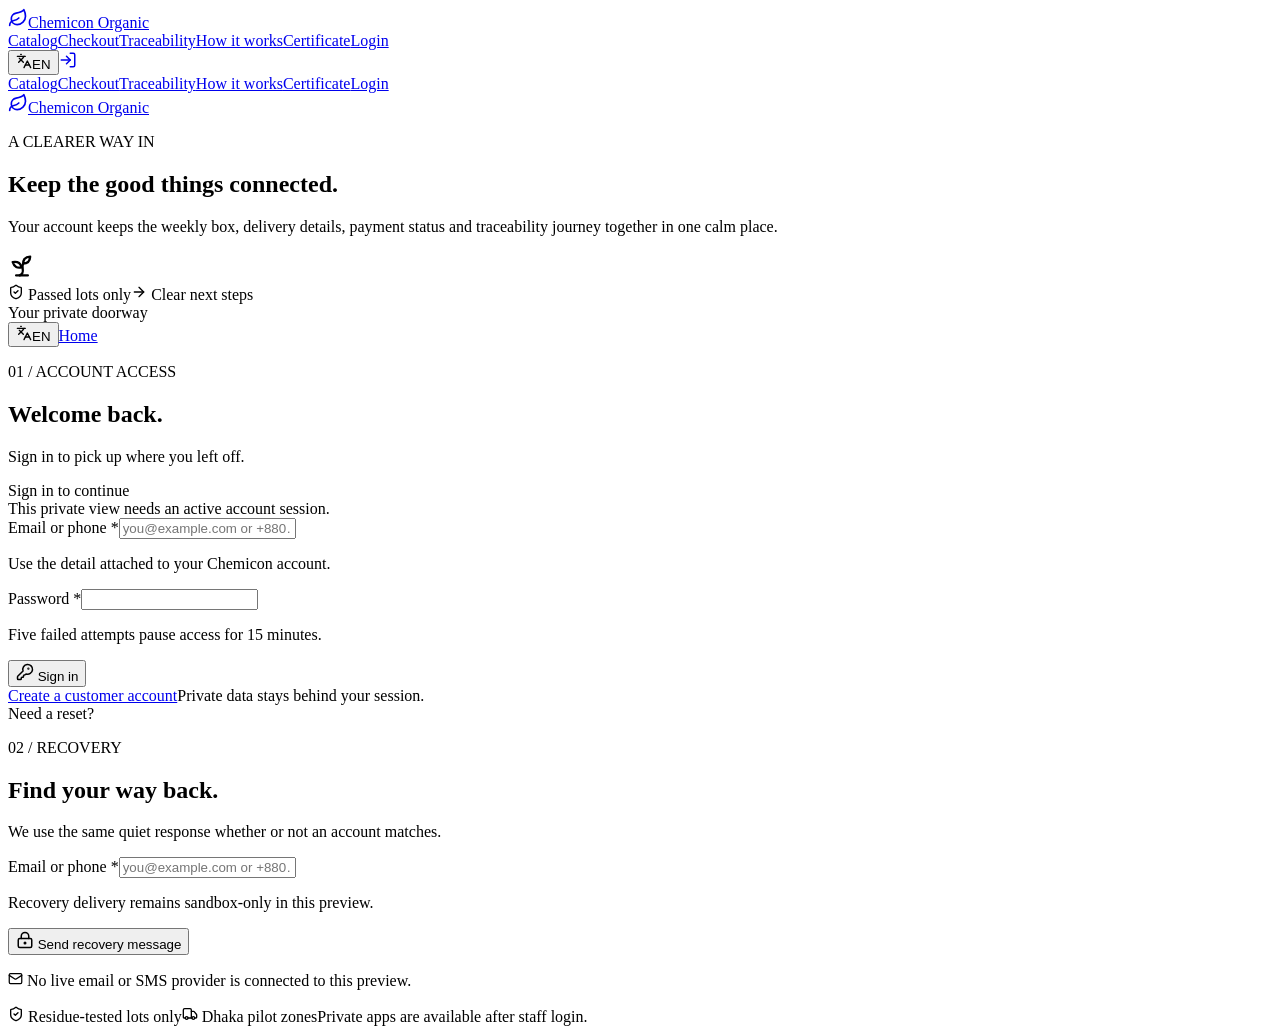
==== audit/index.html @ 90670889 "Publish Organic Veg V5 preview" ====
<!DOCTYPE html><html lang="en"><head><meta charSet="utf-8"/><meta name="viewport" content="width=device-width, initial-scale=1"/><link rel="stylesheet" href="/chemicon-organic-v5-preview/_next/static/css/app/layout.css?v=1789143547027" data-precedence="next_static/css/app/layout.css"/><link rel="preload" as="script" fetchPriority="low" href="/chemicon-organic-v5-preview/_next/static/chunks/webpack.js?v=1789143547027"/><script src="/chemicon-organic-v5-preview/_next/static/chunks/main-app.js?v=1789143547027" async=""></script><script src="/chemicon-organic-v5-preview/_next/static/chunks/app-pages-internals.js" async=""></script><script src="/chemicon-organic-v5-preview/_next/static/chunks/app/layout.js" async=""></script><script src="/chemicon-organic-v5-preview/_next/static/chunks/app/error.js" async=""></script><script src="/chemicon-organic-v5-preview/_next/static/chunks/app/login/page.js" async=""></script><title>Chemicon Organic Vegetable Venture</title><meta name="description" content="Organic vegetables with lot traceability, delivery, and farmer payout operations."/><link rel="manifest" href="/chemicon-organic-v5-preview/manifest.webmanifest"/><script src="/chemicon-organic-v5-preview/_next/static/chunks/polyfills.js" noModule=""></script></head><body><div hidden=""><!--$--><!--/$--></div><header class="ov-public-header"><div class="mx-auto flex max-w-7xl items-center justify-between gap-4 px-4 py-3 sm:px-6"><a class="flex min-w-0 items-center gap-3 font-bold text-[var(--ov-color-forest)]" href="/chemicon-organic-v5-preview/"><span class="ov-brand-mark"><svg xmlns="http://www.w3.org/2000/svg" width="20" height="20" viewBox="0 0 24 24" fill="none" stroke="currentColor" stroke-width="2" stroke-linecap="round" stroke-linejoin="round" class="lucide lucide-leaf"><path d="M11 20A7 7 0 0 1 9.8 6.1C15.5 5 17 4.48 19 2c1 2 2 4.18 2 8 0 5.5-4.78 10-10 10Z"></path><path d="M2 21c0-3 1.85-5.36 5.08-6C9.5 14.52 12 13 13 12"></path></svg></span><span class="truncate">Chemicon Organic</span></a><nav class="hidden items-center gap-1 lg:flex"><a class="ov-nav-link" href="/chemicon-organic-v5-preview/catalog">Catalog</a><a class="ov-nav-link" href="/chemicon-organic-v5-preview/checkout">Checkout</a><a class="ov-nav-link" href="/chemicon-organic-v5-preview/traceability">Traceability</a><a class="ov-nav-link" href="/chemicon-organic-v5-preview/how-it-works">How it works</a><a class="ov-nav-link" href="/chemicon-organic-v5-preview/certificate">Certificate</a><a class="ov-nav-link" aria-current="page" href="/chemicon-organic-v5-preview/login">Login</a></nav><div class="flex items-center gap-2"><button type="button" class="focus-ring inline-flex min-h-[var(--ov-touch-target)] items-center gap-2 rounded border border-[var(--line)] bg-white px-3 text-sm font-semibold" aria-label="Switch between English and Bangla" title="Switch between English and Bangla" aria-pressed="false"><svg xmlns="http://www.w3.org/2000/svg" width="16" height="16" viewBox="0 0 24 24" fill="none" stroke="currentColor" stroke-width="2" stroke-linecap="round" stroke-linejoin="round" class="lucide lucide-languages"><path d="m5 8 6 6"></path><path d="m4 14 6-6 2-3"></path><path d="M2 5h12"></path><path d="M7 2h1"></path><path d="m22 22-5-10-5 10"></path><path d="M14 18h6"></path></svg>EN</button><a class="focus-ring grid size-11 place-items-center rounded-full border border-[var(--ov-color-line)] bg-[var(--ov-color-cream-soft)] text-[var(--ov-color-forest)]" aria-label="Login" href="/chemicon-organic-v5-preview/login"><svg xmlns="http://www.w3.org/2000/svg" width="18" height="18" viewBox="0 0 24 24" fill="none" stroke="currentColor" stroke-width="2" stroke-linecap="round" stroke-linejoin="round" class="lucide lucide-log-in"><path d="M15 3h4a2 2 0 0 1 2 2v14a2 2 0 0 1-2 2h-4"></path><polyline points="10 17 15 12 10 7"></polyline><line x1="15" x2="3" y1="12" y2="12"></line></svg></a></div></div><nav class="border-t border-[var(--ov-color-line)] lg:hidden" aria-label="Catalog"><div class="mx-auto flex max-w-7xl gap-1 overflow-x-auto px-4 py-2 sm:px-6"><a class="ov-nav-link shrink-0" href="/chemicon-organic-v5-preview/catalog">Catalog</a><a class="ov-nav-link shrink-0" href="/chemicon-organic-v5-preview/checkout">Checkout</a><a class="ov-nav-link shrink-0" href="/chemicon-organic-v5-preview/traceability">Traceability</a><a class="ov-nav-link shrink-0" href="/chemicon-organic-v5-preview/how-it-works">How it works</a><a class="ov-nav-link shrink-0" href="/chemicon-organic-v5-preview/certificate">Certificate</a><a class="ov-nav-link shrink-0" aria-current="page" href="/chemicon-organic-v5-preview/login">Login</a></div></nav></header><main><!--$?--><template id="B:0"></template><main class="ov-state-page" aria-busy="true"><div class="ov-state-card"><div class="flex items-center gap-3 text-sm text-[var(--ov-color-muted)]" role="status" aria-live="polite"><span class="ov-spinner" aria-hidden="true"></span><span>Loading Chemicon operations…</span></div></div></main><!--/$--></main><footer class="border-t border-[var(--line)] bg-[#e9eee4]"><div class="mx-auto grid max-w-7xl gap-4 px-4 py-6 text-sm text-[var(--muted)] sm:px-6 md:grid-cols-3"><span class="flex items-center gap-2"><svg xmlns="http://www.w3.org/2000/svg" width="16" height="16" viewBox="0 0 24 24" fill="none" stroke="currentColor" stroke-width="2" stroke-linecap="round" stroke-linejoin="round" class="lucide lucide-shield-check"><path d="M20 13c0 5-3.5 7.5-7.66 8.95a1 1 0 0 1-.67-.01C7.5 20.5 4 18 4 13V6a1 1 0 0 1 1-1c2 0 4.5-1.2 6.24-2.72a1.17 1.17 0 0 1 1.52 0C14.51 3.81 17 5 19 5a1 1 0 0 1 1 1z"></path><path d="m9 12 2 2 4-4"></path></svg> <!-- -->Residue-tested lots only</span><span class="flex items-center gap-2"><svg xmlns="http://www.w3.org/2000/svg" width="16" height="16" viewBox="0 0 24 24" fill="none" stroke="currentColor" stroke-width="2" stroke-linecap="round" stroke-linejoin="round" class="lucide lucide-truck"><path d="M14 18V6a2 2 0 0 0-2-2H4a2 2 0 0 0-2 2v11a1 1 0 0 0 1 1h2"></path><path d="M15 18H9"></path><path d="M19 18h2a1 1 0 0 0 1-1v-3.65a1 1 0 0 0-.22-.624l-3.48-4.35A1 1 0 0 0 17.52 8H14"></path><circle cx="17" cy="18" r="2"></circle><circle cx="7" cy="18" r="2"></circle></svg> <!-- -->Dhaka pilot zones</span><span>Private apps are available after staff login.</span></div></footer><script>requestAnimationFrame(function(){$RT=performance.now()});</script><script src="/chemicon-organic-v5-preview/_next/static/chunks/webpack.js?v=1789143547027" id="_R_" async=""></script><div hidden id="S:0"><template id="P:1"></template><!--$--><!--/$--></div><script>(self.__next_f=self.__next_f||[]).push([0])</script><script>self.__next_f.push([1,"5:I[\"(app-pages-browser)/../../node_modules/next/dist/next-devtools/userspace/app/segment-explorer-node.js\",[\"app-pages-internals\",\"static/chunks/app-pages-internals.js\"],\"SegmentViewNode\"]\n7:\"$Sreact.fragment\"\n14:I[\"(app-pages-browser)/./components/locale-provider.tsx\",[\"app/layout\",\"static/chunks/app/layout.js\"],\"LocaleProvider\"]\n16:I[\"(app-pages-browser)/./components/public-chrome.tsx\",[\"app/layout\",\"static/chunks/app/layout.js\"],\"PublicChrome\"]\n18:I[\"(app-pages-browser)/../../node_modules/next/dist/client/components/layout-router.js\",[\"app-pages-internals\",\"static/chunks/app-pages-internals.js\"],\"\"]\n19:I[\"(app-pages-browser)/./app/error.tsx\",[\"app/error\",\"static/chunks/app/error.js\"],\"default\"]\n1c:I[\"(app-pages-browser)/../../node_modules/next/dist/client/components/render-from-template-context.js\",[\"app-pages-internals\",\"static/chunks/app-pages-internals.js\"],\"\"]\n22:\"$Sreact.forward_ref\"\n3d:I[\"(app-pages-browser)/../../node_modules/next/dist/client/app-dir/link.js\",[\"app/login/page\",\"static/chunks/app/login/page.js\"],\"\"]\n4c:I[\"(app-pages-browser)/../../node_modules/next/dist/lib/framework/boundary-components.js\",[\"app-pages-internals\",\"static/chunks/app-pages-internals.js\"],\"OutletBoundary\"]\n53:I[\"(app-pages-browser)/../../node_modules/next/dist/client/components/metadata/async-metadata.js\",[\"app-pages-internals\",\"static/chunks/app-pages-internals.js\"],\"AsyncMetadataOutlet\"]\n65:I[\"(app-pages-browser)/../../node_modules/next/dist/lib/framework/boundary-components.js\",[\"app-pages-internals\",\"static/chunks/app-pages-internals.js\"],\"ViewportBoundary\"]\n6b:I[\"(app-pages-browser)/../../node_modules/next/dist/lib/framework/boundary-components.js\",[\"app-pages-internals\",\"static/chunks/app-pages-internals.js\"],\"MetadataBoundary\"]\n70:\"$Sreact.suspense\"\n74:I[\"(app-pages-browser)/../../node_modules/next/dist/client/components/builtin/global-error.js\",[\"app-pages-internals\",\"static/chunks/app-pages-internals.js\"],\"\"]\n:HL[\"/_next/static/css/app/layout.css?v=1789143547027\",\"style\"]\n:N1789143547034.5664\n3:\"$EObject.definePro"])</script><script>self.__next_f.push([1,"perty(()=\u003e{ctx.componentMod.preloadStyle(fullHref,ctx.renderOpts.crossOrigin,ctx.nonce)},\\\"name\\\",{value:\\\"\\\"})\"\n2:{\"name\":\"Preloads\",\"key\":null,\"env\":\"Server\",\"stack\":[],\"props\":{\"preloadCallbacks\":[\"$3\"]}}\n4:[]\n6:[]\n8:[[\"Array.map\",\"\",0,0,0,0,false]]\nb:I[\"(app-pages-browser)/../../node_modules/next/dist/client/components/layout-router.js\",[\"app-pages-internals\",\"static/chunks/app-pages-internals.js\"],\"\"]\nd:I[\"(app-pages-browser)/./app/error.tsx\",[\"app/error\",\"static/chunks/app/error.js\"],\"default\"]\ne:{\"type\":\"error\",\"pagePath\":\"error.tsx\",\"children\":[]}\nf:[[\"Promise.all\",\"\",0,0,0,0,true]]\nc:{\"parallelRouterKey\":\"children\",\"error\":\"$d\",\"errorStyles\":[\"$\",\"$L5\",null,\"$e\",null,\"$f\",0],\"errorScripts\":\"$Y\",\"template\":\"$Y\",\"templateStyles\":\"$undefined\",\"templateScripts\":\"$undefined\",\"notFound\":\"$Y\",\"forbidden\":\"$undefined\",\"unauthorized\":\"$undefined\",\"segmentViewBoundaries\":\"$Y\"}\n10:[[\"Promise.all\",\"\",0,0,0,0,true]]\na:{\"name\":\"RootLayout\",\"key\":null,\"env\":\"Server\",\"stack\":[],\"props\":{\"children\":[\"$\",\"$Lb\",null,\"$c\",null,\"$10\",1],\"params\":\"$Y\"}}\n11:[[\"RootLayout\",\"webpack-internal:///(rsc)/./app/layout.tsx\",20,87,19,1,false]]\n12:[[\"RootLayout\",\"webpack-internal:///(rsc)/./app/layout.tsx\",23,94,19,1,false]]\n13:[[\"RootLayout\",\"webpack-internal:///(rsc)/./app/layout.tsx\",24,98,19,1,false]]\n15:[[\"RootLayout\",\"webpack-internal:///(rsc)/./app/layout.tsx\",25,102,19,1,false]]\n17:[[\"Promise.all\",\"\",0,0,0,0,true]]\n1a:[[\"Promise.all\",\"\",0,0,0,0,true]]\n1b:[[\"Promise.all\",\"\",0,0,0,0,true]]\n1d:[]\n1f:{\"name\":\"NotFound\",\"key\":null,\"env\":\"Server\",\"stack\":[],\"props\":{}}\n23:\"$EObject.defineProperty(({ className, ...props }, ref)=\u003e/*#__PURE__*/ (0,react__WEBPACK_IMPORTED_MODULE_0__.createElement)(_Icon_js__WEBPACK_IMPORTED_MODULE_1__[\\\"default\\\"], {\\n            ref,\\n            iconNode,\\n            className: (0,_shared_src_utils_js__WEBPACK_IMPORTED_MODULE_2__.mergeClasses)(`lucide-${(0,_shared_src_utils_js__WEBPACK_IMPORTED_MODULE_2__.toKebabCase)(iconName)}`, className),\\n            ...props\\n        }),\\\"name\\\",{value:\\\"SearchX\\"])</script><script>self.__next_f.push([1,"\"})\"\n21:{\"$$typeof\":\"$22\",\"render\":\"$23\"}\n24:{\"size\":28}\n25:[[\"NotFound\",\"webpack-internal:///(rsc)/./app/not-found.tsx\",17,90,12,1,false]]\n20:{\"name\":\"SystemState\",\"key\":null,\"env\":\"Server\",\"owner\":\"$1f\",\"stack\":[[\"NotFound\",\"webpack-internal:///(rsc)/./app/not-found.tsx\",13,87,12,1,false]],\"props\":{\"eyebrow\":\"Not found\",\"title\":\"That path has moved on.\",\"body\":\"The page or record is not available at this address. Return to the public site and choose a current route.\",\"icon\":[\"$\",\"$21\",null,\"$24\",\"$1f\",\"$25\",0]}}\n26:[[\"SystemState\",\"webpack-internal:///(rsc)/./components/system-state.tsx\",19,87,18,1,false]]\n27:[[\"SystemState\",\"webpack-internal:///(rsc)/./components/system-state.tsx\",21,94,18,1,false]]\n28:[[\"SystemState\",\"webpack-internal:///(rsc)/./components/system-state.tsx\",24,92,18,1,false]]\n2a:{\"name\":\"Leaf\",\"key\":null,\"env\":\"Server\",\"owner\":\"$20\",\"stack\":[[\"SystemState\",\"webpack-internal:///(rsc)/./components/system-state.tsx\",26,106,18,1,false]],\"props\":{\"size\":20}}\n2b:{\"name\":\"\",\"key\":null,\"env\":\"Server\",\"owner\":\"$2a\",\"stack\":[],\"props\":{\"ref\":\"$undefined\",\"iconNode\":[[\"path\",{\"d\":\"M11 20A7 7 0 0 1 9.8 6.1C15.5 5 17 4.48 19 2c1 2 2 4.18 2 8 0 5.5-4.78 10-10 10Z\",\"key\":\"nnexq3\"}],[\"path\",{\"d\":\"M2 21c0-3 1.85-5.36 5.08-6C9.5 14.52 12 13 13 12\",\"key\":\"mt58a7\"}]],\"className\":\"lucide-leaf\",\"size\":20}}\n2c:[]\n2d:[[\"Array.map\",\"\",0,0,0,0,false]]\n2e:[[\"Array.map\",\"\",0,0,0,0,false]]\n2f:[[\"SystemState\",\"webpack-internal:///(rsc)/./components/system-state.tsx\",38,99,18,1,false]]\n31:{\"name\":\"SearchX\",\"key\":null,\"env\":\"Server\",\"owner\":\"$1f\",\"stack\":[[\"NotFound\",\"webpack-internal:///(rsc)/./app/not-found.tsx\",17,90,12,1,false]],\"props\":\"$24\"}\n32:{\"name\":\"\",\"key\":null,\"env\":\"Server\",\"owner\":\"$31\",\"stack\":[],\"props\":{\"ref\":\"$undefined\",\"iconNode\":[[\"path\",{\"d\":\"m13.5 8.5-5 5\",\"key\":\"1cs55j\"}],[\"path\",{\"d\":\"m8.5 8.5 5 5\",\"key\":\"a8mexj\"}],[\"circle\",{\"cx\":\"11\",\"cy\":\"11\",\"r\":\"8\",\"key\":\"4ej97u\"}],\"$Y\"],\"className\":\"lucide-search-x\",\"size\":28}}\n33:[]\n34:[[\"Array.map\",\"\",0,0,0,0,false]]\n35:[[\"Array.map\",\"\",0,0,0,0,false]]\n36:[["])</script><script>self.__next_f.push([1,"\"Array.map\",\"\",0,0,0,0,false]]\n37:[[\"Array.map\",\"\",0,0,0,0,false]]\n38:[[\"SystemState\",\"webpack-internal:///(rsc)/./components/system-state.tsx\",46,92,18,1,false]]\n39:[[\"SystemState\",\"webpack-internal:///(rsc)/./components/system-state.tsx\",54,92,18,1,false]]\n3a:[[\"SystemState\",\"webpack-internal:///(rsc)/./components/system-state.tsx\",62,92,18,1,false]]\n3b:[[\"SystemState\",\"webpack-internal:///(rsc)/./components/system-state.tsx\",70,92,18,1,false]]\n3c:[[\"SystemState\",\"webpack-internal:///(rsc)/./components/system-state.tsx\",72,116,18,1,false]]\n3e:[[\"Promise.all\",\"\",0,0,0,0,true]]\n3f:[[\"Promise.all\",\"\",0,0,0,0,true]]\n40:[[\"Promise.all\",\"\",0,0,0,0,true]]\n41:[[\"Promise.all\",\"\",0,0,0,0,true]]\n42:[[\"Promise.all\",\"\",0,0,0,0,true]]\n43:[[\"Promise.all\",\"\",0,0,0,0,true],[\"Promise.all\",\"\",0,0,0,0,true]]\n44:[[\"Promise.all\",\"\",0,0,0,0,true],[\"Promise.all\",\"\",0,0,0,0,true]]\n45:[[\"Promise.all\",\"\",0,0,0,0,true],[\"Promise.all\",\"\",0,0,0,0,true]]\n46:[[\"Promise.all\",\"\",0,0,0,0,true],[\"Promise.all\",\"\",0,0,0,0,true]]\n48:{\"name\":\"LoginPage\",\"key\":null,\"env\":\"Server\",\"stack\":[[\"Promise.all\",\"\",0,0,0,0,true],[\"Promise.all\",\"\",0,0,0,0,true]],\"props\":{\"params\":\"$@49\",\"searchParams\":\"$@4a\"}}\n4b:[[\"Promise.all\",\"\",0,0,0,0,true],[\"Promise.all\",\"\",0,0,0,0,true]]\n4f:\"$EObject.defineProperty(async function getViewportReady() {\\n        await viewport();\\n        return undefined;\\n    },\\\"name\\\",{value:\\\"getViewportReady\\\"})\"\n4e:{\"name\":\"__next_outlet_boundary__\",\"key\":null,\"env\":\"Server\",\"stack\":[[\"Promise.all\",\"\",0,0,0,0,true],[\"Promise.all\",\"\",0,0,0,0,true]],\"props\":{\"ready\":\"$4f\"}}\n51:{\"name\":\"StreamingMetadataOutletImpl\",\"key\":null,\"env\":\"Server\",\"stack\":[[\"Promise.all\",\"\",0,0,0,0,true],[\"Promise.all\",\"\",0,0,0,0,true]],\"props\":{}}\n52:[]\n55:[]\n57:{\"name\":\"Loading\",\"key\":\"l\",\"env\":\"Server\",\"stack\":[],\"props\":{}}\n58:[[\"Loading\",\"webpack-internal:///(rsc)/./app/loading.tsx\",11,87,10,1,false]]\n59:[[\"Loading\",\"webpack-internal:///(rsc)/./app/loading.tsx\",14,94,10,1,false]]\n5b:{\"name\":\"LoadingMessage\",\"key\":null,\"env\":\"Server\",\"owner\":\"$57\",\"stack\":"])</script><script>self.__next_f.push([1,"[[\"Loading\",\"webpack-internal:///(rsc)/./app/loading.tsx\",16,98,10,1,false]],\"props\":{\"label\":\"Loading Chemicon operations…\"}}\n5c:[[\"LoadingMessage\",\"webpack-internal:///(rsc)/./components/design-system.tsx\",176,87,175,1,false]]\n5d:[[\"LoadingMessage\",\"webpack-internal:///(rsc)/./components/design-system.tsx\",181,88,175,1,false]]\n5e:[[\"LoadingMessage\",\"webpack-internal:///(rsc)/./components/design-system.tsx\",189,88,175,1,false]]\n5f:[]\n61:{\"name\":\"NonIndex\",\"key\":null,\"env\":\"Server\",\"stack\":[],\"props\":{\"pagePath\":\"/login\",\"statusCode\":200,\"isPossibleServerAction\":false}}\n63:{\"name\":\"ViewportTree\",\"key\":null,\"env\":\"Server\",\"stack\":[],\"props\":{}}\n64:[]\n67:{\"name\":\"__next_viewport_boundary__\",\"key\":null,\"env\":\"Server\",\"owner\":\"$63\",\"stack\":[],\"props\":{}}\n69:{\"name\":\"MetadataTree\",\"key\":null,\"env\":\"Server\",\"stack\":[],\"props\":{}}\n6a:[]\n6d:{\"name\":\"__next_metadata_boundary__\",\"key\":null,\"env\":\"Server\",\"owner\":\"$69\",\"stack\":[],\"props\":{}}\n6e:[]\n6f:[]\n72:{\"name\":\"MetadataResolver\",\"key\":null,\"env\":\"Server\",\"owner\":\"$6d\",\"stack\":[],\"props\":{}}\n75:[]\n49:{}\n4a:\n76:[]\n77:[]\n78:[]\n79:[]\n7a:[]\n1:D\"$2\"\n1:null\n9:D\"$a\"\n1e:D\"$1f\"\n1e:D\"$20\"\n29:D\"$2a\"\n29:D\"$2b\"\n29:[\"$\",\"svg\",null,{\"ref\":\"$undefined\",\"xmlns\":\"http://www.w3.org/2000/svg\",\"width\":20,\"height\":20,\"viewBox\":\"0 0 24 24\",\"fill\":\"none\",\"stroke\":\"currentColor\",\"strokeWidth\":2,\"strokeLinecap\":\"round\",\"strokeLinejoin\":\"round\",\"className\":\"lucide lucide-leaf\",\"children\":[[\"$\",\"path\",\"nnexq3\",{\"d\":\"M11 20A7 7 0 0 1 9.8 6.1C15.5 5 17 4.48 19 2c1 2 2 4.18 2 8 0 5.5-4.78 10-10 10Z\"},\"$2b\",\"$2d\",0],[\"$\",\"path\",\"mt58a7\",{\"d\":\"M2 21c0-3 1.85-5.36 5.08-6C9.5 14.52 12 13 13 12\"},\"$2b\",\"$2e\",0],\"$undefined\"]},\"$2b\",\"$2c\",1]\n30:D\"$31\"\n30:D\"$32\"\n30:[\"$\",\"svg\",null,{\"ref\":\"$undefined\",\"xmlns\":\"http://www.w3.org/2000/svg\",\"width\":28,\"height\":28,\"viewBox\":\"0 0 24 24\",\"fill\":\"none\",\"stroke\":\"currentColor\",\"strokeWidth\":2,\"strokeLinecap\":\"round\",\"strokeLinejoin\":\"round\",\"className\":\"lucide lucide-search-x\",\"children\":[[\"$\",\"path\",\"1cs55j\",{\"d\":\"m13.5 8.5-5 5\"},\"$32\",\"$34\",0],[\"$\",\"path\",\"a8mexj"])</script><script>self.__next_f.push([1,"\",{\"d\":\"m8.5 8.5 5 5\"},\"$32\",\"$35\",0],[\"$\",\"circle\",\"4ej97u\",{\"cx\":\"11\",\"cy\":\"11\",\"r\":\"8\"},\"$32\",\"$36\",0],[\"$\",\"path\",\"1qie3q\",{\"d\":\"m21 21-4.3-4.3\"},\"$32\",\"$37\",0],\"$undefined\"]},\"$32\",\"$33\",1]\n"])</script><script>self.__next_f.push([1,"1e:[\"$\",\"main\",null,{\"className\":\"ov-state-page\",\"children\":[\"$\",\"div\",null,{\"className\":\"ov-state-card\",\"children\":[[\"$\",\"div\",null,{\"className\":\"ov-brand-mark\",\"children\":\"$29\"},\"$20\",\"$28\",1],[\"$\",\"div\",null,{\"className\":\"mt-6 text-[var(--ov-color-lime)]\",\"children\":\"$30\"},\"$20\",\"$2f\",1],[\"$\",\"p\",null,{\"className\":\"ov-eyebrow mt-6\",\"children\":\"Not found\"},\"$20\",\"$38\",1],[\"$\",\"h1\",null,{\"className\":\"ov-display mt-2 text-4xl\",\"children\":\"That path has moved on.\"},\"$20\",\"$39\",1],[\"$\",\"p\",null,{\"className\":\"mt-4 max-w-xl text-sm leading-6 text-[var(--ov-color-muted)]\",\"children\":\"The page or record is not available at this address. Return to the public site and choose a current route.\"},\"$20\",\"$3a\",1],[\"$\",\"div\",null,{\"className\":\"mt-6 flex flex-wrap gap-3\",\"children\":[\"$\",\"$L3d\",null,{\"className\":\"ov-button ov-button--primary\",\"href\":\"/\",\"children\":\"Return to Chemicon\"},\"$20\",\"$3c\",1]},\"$20\",\"$3b\",1]]},\"$20\",\"$27\",1]},\"$20\",\"$26\",1]\n"])</script><script>self.__next_f.push([1,"9:[\"$\",\"html\",null,{\"lang\":\"en\",\"suppressHydrationWarning\":true,\"children\":[\"$\",\"body\",null,{\"children\":[\"$\",\"$L14\",null,{\"children\":[\"$\",\"$L16\",null,{\"children\":[\"$\",\"$L18\",null,{\"parallelRouterKey\":\"children\",\"error\":\"$19\",\"errorStyles\":[\"$\",\"$L5\",null,{\"type\":\"error\",\"pagePath\":\"error.tsx\",\"children\":[]},null,\"$1a\",0],\"errorScripts\":[],\"template\":[\"$\",\"$L1c\",null,{},null,\"$1b\",1],\"templateStyles\":\"$undefined\",\"templateScripts\":\"$undefined\",\"notFound\":[\"$\",\"$L5\",\"c-not-found\",{\"type\":\"not-found\",\"pagePath\":\"not-found.tsx\",\"children\":[\"$1e\",[]]},null,\"$1d\",0],\"forbidden\":\"$undefined\",\"unauthorized\":\"$undefined\",\"segmentViewBoundaries\":[[\"$\",\"$L5\",null,{\"type\":\"boundary:not-found\",\"pagePath\":\"not-found.tsx@boundary\"},null,\"$3e\",1],[\"$\",\"$L5\",null,{\"type\":\"boundary:loading\",\"pagePath\":\"loading.tsx@boundary\"},null,\"$3f\",1],[\"$\",\"$L5\",null,{\"type\":\"boundary:error\",\"pagePath\":\"error.tsx@boundary\"},null,\"$40\",1],[\"$\",\"$L5\",null,{\"type\":\"boundary:global-error\",\"pagePath\":\"__next_builtin__global-error.js\"},null,\"$41\",1]]},null,\"$17\",1]},\"$a\",\"$15\",1]},\"$a\",\"$13\",1]},\"$a\",\"$12\",1]},\"$a\",\"$11\",1]\n"])</script><script>self.__next_f.push([1,"47:D\"$48\"\n4d:D\"$4e\"\n50:D\"$51\"\n50:[\"$\",\"$L53\",null,{\"promise\":\"$@54\"},\"$51\",\"$52\",1]\n56:D\"$57\"\n5a:D\"$5b\"\n5a:[\"$\",\"div\",null,{\"className\":\"flex items-center gap-3 text-sm text-[var(--ov-color-muted)]\",\"role\":\"status\",\"aria-live\":\"polite\",\"children\":[[\"$\",\"span\",null,{\"className\":\"ov-spinner\",\"aria-hidden\":\"true\"},\"$5b\",\"$5d\",1],[\"$\",\"span\",null,{\"children\":\"Loading Chemicon operations…\"},\"$5b\",\"$5e\",1]]},\"$5b\",\"$5c\",1]\n56:[\"$\",\"main\",\"l\",{\"className\":\"ov-state-page\",\"aria-busy\":\"true\",\"children\":[\"$\",\"div\",null,{\"className\":\"ov-state-card\",\"children\":\"$5a\"},\"$57\",\"$59\",1]},\"$57\",\"$58\",1]\n60:D\"$61\"\n60:null\n62:D\"$63\"\n66:D\"$67\"\n62:[[\"$\",\"$L65\",null,{\"children\":\"$L66\"},\"$63\",\"$64\",1],null]\n68:D\"$69\"\n6c:D\"$6d\"\n71:D\"$72\"\n6c:[\"$\",\"div\",null,{\"hidden\":true,\"children\":[\"$\",\"$70\",null,{\"fallback\":null,\"children\":\"$L71\"},\"$6d\",\"$6f\",1]},\"$6d\",\"$6e\",1]\n68:[\"$\",\"$L6b\",null,{\"children\":\"$6c\"},\"$69\",\"$6a\",1]\n73:[]\n"])</script><script>self.__next_f.push([1,"0:{\"P\":\"$1\",\"b\":\"development\",\"p\":\"\",\"c\":[\"\",\"login?status=session-required\"],\"i\":false,\"f\":[[[\"\",{\"children\":[\"login\",{\"children\":[\"__PAGE__?{\\\"status\\\":\\\"session-required\\\"}\",{}]}]},\"$undefined\",\"$undefined\",true],[\"\",[\"$\",\"$L5\",\"layout\",{\"type\":\"layout\",\"pagePath\":\"layout.tsx\",\"children\":[\"$\",\"$7\",\"c\",{\"children\":[[[\"$\",\"link\",\"0\",{\"rel\":\"stylesheet\",\"href\":\"/_next/static/css/app/layout.css?v=1789143547027\",\"precedence\":\"next_static/css/app/layout.css\",\"crossOrigin\":\"$undefined\",\"nonce\":\"$undefined\"},null,\"$8\",0]],\"$9\"]},null,\"$6\",1]},null,\"$4\",0],{\"children\":[\"login\",[\"$\",\"$7\",\"c\",{\"children\":[null,[\"$\",\"$L18\",null,{\"parallelRouterKey\":\"children\",\"error\":\"$undefined\",\"errorStyles\":\"$undefined\",\"errorScripts\":\"$undefined\",\"template\":[\"$\",\"$L1c\",null,{},null,\"$44\",1],\"templateStyles\":\"$undefined\",\"templateScripts\":\"$undefined\",\"notFound\":\"$undefined\",\"forbidden\":\"$undefined\",\"unauthorized\":\"$undefined\",\"segmentViewBoundaries\":[\"$undefined\",\"$undefined\",\"$undefined\",\"$undefined\"]},null,\"$43\",1]]},null,\"$42\",0],{\"children\":[\"__PAGE__\",[\"$\",\"$7\",\"c\",{\"children\":[[\"$\",\"$L5\",\"c-page\",{\"type\":\"page\",\"pagePath\":\"login/page.tsx\",\"children\":\"$L47\"},null,\"$46\",1],null,[\"$\",\"$L4c\",null,{\"children\":[\"$L4d\",\"$50\"]},null,\"$4b\",1]]},null,\"$45\",0],{},null,false]},null,false]},[[\"$\",\"$L5\",\"c-loading\",{\"type\":\"loading\",\"pagePath\":\"loading.tsx\",\"children\":\"$56\"},null,\"$55\",0],[],[]],false],[\"$\",\"$7\",\"h\",{\"children\":[\"$60\",\"$62\",\"$68\"]},null,\"$5f\",0],false]],\"m\":\"$W73\",\"G\":[\"$74\",[\"$\",\"$L5\",\"ge-svn\",{\"type\":\"global-error\",\"pagePath\":\"__next_builtin__global-error.js\",\"children\":[]},null,\"$75\",0]],\"s\":false,\"S\":false}\n"])</script><script>self.__next_f.push([1,"66:[[\"$\",\"meta\",\"0\",{\"charSet\":\"utf-8\"},\"$4e\",\"$76\",0],[\"$\",\"meta\",\"1\",{\"name\":\"viewport\",\"content\":\"width=device-width, initial-scale=1\"},\"$4e\",\"$77\",0]]\n4d:null\n54:{\"metadata\":[[\"$\",\"title\",\"0\",{\"children\":\"Chemicon Organic Vegetable Venture\"},\"$51\",\"$78\",0],[\"$\",\"meta\",\"1\",{\"name\":\"description\",\"content\":\"Organic vegetables with lot traceability, delivery, and farmer payout operations.\"},\"$51\",\"$79\",0],[\"$\",\"link\",\"2\",{\"rel\":\"manifest\",\"href\":\"/manifest.webmanifest\",\"crossOrigin\":\"$undefined\"},\"$51\",\"$7a\",0]],\"error\":null,\"digest\":\"$undefined\"}\n71:\"$54:metadata\"\n"])</script><script>self.__next_f.push([1,"b8:I[\"(app-pages-browser)/./components/language-toggle.tsx\",[\"app/login/page\",\"static/chunks/app/login/page.js\"],\"LanguageToggle\"]\ne2:\"$Sreact.forward_ref\"\n109:\"$Sreact.forward_ref\"\n7c:[]\n7b:J{\"name\":\"\",\"start\":-2.4413340000028256,\"end\":32.094624999997905,\"env\":\"Server\",\"stack\":\"$7c\",\"value\":\"$@7d\"}\n7e:[[\"LoginPage\",\"webpack-internal:///(rsc)/./app/login/page.tsx\",81,20,80,1,false]]\n7d:\"$undefined\"\n82:{\"className\":\"ov-eyebrow\",\"children\":\"01 / ACCOUNT ACCESS\"}\n83:[[\"LoginPage\",\"webpack-internal:///(rsc)/./app/login/page.tsx\",94,100,80,1,false]]\n81:{\"className\":\"ov-auth-form__heading\",\"children\":[[\"$\",\"p\",null,\"$82\",\"$48\",\"$83\",1],\"$Y\",\"$Y\"]}\n84:[[\"LoginPage\",\"webpack-internal:///(rsc)/./app/login/page.tsx\",91,92,80,1,false]]\n80:{\"className\":\"ov-auth-form\",\"children\":[[\"$\",\"div\",null,\"$81\",\"$48\",\"$84\",1],\"$Y\",\"$Y\",\"$Y\",\"$Y\"]}\n85:[[\"LoginPage\",\"webpack-internal:///(rsc)/./app/login/page.tsx\",88,94,80,1,false]]\n7f:{\"name\":\"AuthShell\",\"key\":null,\"env\":\"Server\",\"owner\":\"$48\",\"stack\":[[\"LoginPage\",\"webpack-internal:///(rsc)/./app/login/page.tsx\",84,87,80,1,false]],\"props\":{\"eyebrow\":\"A CLEARER WAY IN\",\"title\":\"Keep the good things connected.\",\"description\":\"Your account keeps the weekly box, delivery details, payment status and traceability journey together in one calm place.\",\"children\":[\"$\",\"div\",null,\"$80\",\"$48\",\"$85\",1]}}\n86:[[\"AuthShell\",\"webpack-internal:///(rsc)/./components/auth-shell.tsx\",19,87,18,1,false]]\n87:[[\"AuthShell\",\"webpack-internal:///(rsc)/./components/auth-shell.tsx\",22,88,18,1,false]]\n88:[[\"AuthShell\",\"webpack-internal:///(rsc)/./components/auth-shell.tsx\",30,88,18,1,false]]\n89:[[\"AuthShell\",\"webpack-internal:///(rsc)/./components/auth-shell.tsx\",38,88,18,1,false]]\n8a:[[\"AuthShell\",\"webpack-internal:///(rsc)/./components/auth-shell.tsx\",41,96,18,1,false]]\n8b:[[\"AuthShell\",\"webpack-internal:///(rsc)/./components/auth-shell.tsx\",44,104,18,1,false]]\n8c:[[\"AuthShell\",\"webpack-internal:///(rsc)/./components/auth-shell.tsx\",48,112,18,1,false]]\n8e:{\"name\":\"Leaf\",\"key\":null,\"env\":\"Server\",\"owner\":\"$7f\",\"s"])</script><script>self.__next_f.push([1,"tack\":[[\"AuthShell\",\"webpack-internal:///(rsc)/./components/auth-shell.tsx\",50,126,18,1,false]],\"props\":{\"size\":20}}\n8f:{\"name\":\"\",\"key\":null,\"env\":\"Server\",\"owner\":\"$8e\",\"stack\":[],\"props\":{\"ref\":\"$undefined\",\"iconNode\":\"$2b:props:iconNode\",\"className\":\"lucide-leaf\",\"size\":20}}\n90:[]\n91:[[\"Array.map\",\"\",0,0,0,0,false]]\n92:[[\"Array.map\",\"\",0,0,0,0,false]]\n93:[[\"AuthShell\",\"webpack-internal:///(rsc)/./components/auth-shell.tsx\",62,112,18,1,false]]\n94:[[\"AuthShell\",\"webpack-internal:///(rsc)/./components/auth-shell.tsx\",75,104,18,1,false]]\n95:[[\"AuthShell\",\"webpack-internal:///(rsc)/./components/auth-shell.tsx\",78,112,18,1,false]]\n96:[[\"AuthShell\",\"webpack-internal:///(rsc)/./components/auth-shell.tsx\",86,112,18,1,false]]\n97:[[\"AuthShell\",\"webpack-internal:///(rsc)/./components/auth-shell.tsx\",94,112,18,1,false]]\n98:[[\"AuthShell\",\"webpack-internal:///(rsc)/./components/auth-shell.tsx\",108,104,18,1,false]]\n99:[[\"AuthShell\",\"webpack-internal:///(rsc)/./components/auth-shell.tsx\",112,112,18,1,false]]\n9a:[[\"AuthShell\",\"webpack-internal:///(rsc)/./components/auth-shell.tsx\",119,112,18,1,false]]\n9b:[[\"AuthShell\",\"webpack-internal:///(rsc)/./components/auth-shell.tsx\",126,112,18,1,false]]\n9d:{\"name\":\"Sprout\",\"key\":null,\"env\":\"Server\",\"owner\":\"$7f\",\"stack\":[[\"AuthShell\",\"webpack-internal:///(rsc)/./components/auth-shell.tsx\",128,126,18,1,false]],\"props\":{\"size\":28}}\n9e:{\"name\":\"\",\"key\":null,\"env\":\"Server\",\"owner\":\"$9d\",\"stack\":[],\"props\":{\"ref\":\"$undefined\",\"iconNode\":[[\"path\",{\"d\":\"M7 20h10\",\"key\":\"e6iznv\"}],[\"path\",{\"d\":\"M10 20c5.5-2.5.8-6.4 3-10\",\"key\":\"161w41\"}],[\"path\",{\"d\":\"M9.5 9.4c1.1.8 1.8 2.2 2.3 3.7-2 .4-3.5.4-4.8-.3-1.2-.6-2.3-1.9-3-4.2 2.8-.5 4.4 0 5.5.8z\",\"key\":\"9gtqwd\"}],\"$Y\"],\"className\":\"lucide-sprout\",\"size\":28}}\n9f:[]\na0:[[\"Array.map\",\"\",0,0,0,0,false]]\na1:[[\"Array.map\",\"\",0,0,0,0,false]]\na2:[[\"Array.map\",\"\",0,0,0,0,false]]\na3:[[\"Array.map\",\"\",0,0,0,0,false]]\na4:[[\"AuthShell\",\"webpack-internal:///(rsc)/./components/auth-shell.tsx\",146,104,18,1,false]]\na5:[[\"AuthShell\",\"webpack-internal:///(rsc)/./compone"])</script><script>self.__next_f.push([1,"nts/auth-shell.tsx\",149,112,18,1,false]]\na7:{\"name\":\"ShieldCheck\",\"key\":null,\"env\":\"Server\",\"owner\":\"$7f\",\"stack\":[[\"AuthShell\",\"webpack-internal:///(rsc)/./components/auth-shell.tsx\",151,120,18,1,false]],\"props\":{\"size\":16}}\na8:{\"name\":\"\",\"key\":null,\"env\":\"Server\",\"owner\":\"$a7\",\"stack\":[],\"props\":{\"ref\":\"$undefined\",\"iconNode\":[[\"path\",{\"d\":\"M20 13c0 5-3.5 7.5-7.66 8.95a1 1 0 0 1-.67-.01C7.5 20.5 4 18 4 13V6a1 1 0 0 1 1-1c2 0 4.5-1.2 6.24-2.72a1.17 1.17 0 0 1 1.52 0C14.51 3.81 17 5 19 5a1 1 0 0 1 1 1z\",\"key\":\"oel41y\"}],[\"path\",{\"d\":\"m9 12 2 2 4-4\",\"key\":\"dzmm74\"}]],\"className\":\"lucide-shield-check\",\"size\":16}}\na9:[]\naa:[[\"Array.map\",\"\",0,0,0,0,false]]\nab:[[\"Array.map\",\"\",0,0,0,0,false]]\nac:[[\"AuthShell\",\"webpack-internal:///(rsc)/./components/auth-shell.tsx\",165,112,18,1,false]]\nae:{\"name\":\"ArrowRight\",\"key\":null,\"env\":\"Server\",\"owner\":\"$7f\",\"stack\":[[\"AuthShell\",\"webpack-internal:///(rsc)/./components/auth-shell.tsx\",167,120,18,1,false]],\"props\":{\"size\":16}}\naf:{\"name\":\"\",\"key\":null,\"env\":\"Server\",\"owner\":\"$ae\",\"stack\":[],\"props\":{\"ref\":\"$undefined\",\"iconNode\":[[\"path\",{\"d\":\"M5 12h14\",\"key\":\"1ays0h\"}],[\"path\",{\"d\":\"m12 5 7 7-7 7\",\"key\":\"xquz4c\"}]],\"className\":\"lucide-arrow-right\",\"size\":16}}\nb0:[]\nb1:[[\"Array.map\",\"\",0,0,0,0,false]]\nb2:[[\"Array.map\",\"\",0,0,0,0,false]]\nb3:[[\"AuthShell\",\"webpack-internal:///(rsc)/./components/auth-shell.tsx\",193,96,18,1,false]]\nb4:[[\"AuthShell\",\"webpack-internal:///(rsc)/./components/auth-shell.tsx\",196,104,18,1,false]]\nb5:[[\"AuthShell\",\"webpack-internal:///(rsc)/./components/auth-shell.tsx\",199,112,18,1,false]]\nb6:[[\"AuthShell\",\"webpack-internal:///(rsc)/./components/auth-shell.tsx\",207,112,18,1,false]]\nb7:[[\"AuthShell\",\"webpack-internal:///(rsc)/./components/auth-shell.tsx\",210,120,18,1,false]]\nb9:[[\"AuthShell\",\"webpack-internal:///(rsc)/./components/auth-shell.tsx\",215,120,18,1,false]]\nba:[[\"LoginPage\",\"webpack-internal:///(rsc)/./app/login/page.tsx\",88,94,80,1,false]]\nbb:[[\"LoginPage\",\"webpack-internal:///(rsc)/./app/login/page.tsx\",91,92,80,1,false]]\nbc:[[\"LoginPage\",\"webpac"])</script><script>self.__next_f.push([1,"k-internal:///(rsc)/./app/login/page.tsx\",94,100,80,1,false]]\nbd:[[\"LoginPage\",\"webpack-internal:///(rsc)/./app/login/page.tsx\",102,100,80,1,false]]\nbe:[[\"LoginPage\",\"webpack-internal:///(rsc)/./app/login/page.tsx\",109,100,80,1,false]]\nc0:{\"name\":\"StatusMessage\",\"key\":null,\"env\":\"Server\",\"owner\":\"$48\",\"stack\":[[\"LoginPage\",\"webpack-internal:///(rsc)/./app/login/page.tsx\",122,101,80,1,false]],\"props\":{\"title\":\"Sign in to continue\",\"body\":\"This private view needs an active account session.\",\"tone\":\"info\"}}\nc1:[[\"StatusMessage\",\"webpack-internal:///(rsc)/./components/design-system.tsx\",141,87,140,1,false]]\nc2:[[\"StatusMessage\",\"webpack-internal:///(rsc)/./components/design-system.tsx\",145,88,140,1,false]]\nc3:[[\"StatusMessage\",\"webpack-internal:///(rsc)/./components/design-system.tsx\",153,95,140,1,false]]\nc4:[[\"LoginPage\",\"webpack-internal:///(rsc)/./app/login/page.tsx\",131,92,80,1,false]]\nc6:[[\"LoginPage\",\"webpack-internal:///(rsc)/./app/login/page.tsx\",135,100,80,1,false]]\nc9:\"$EObject.defineProperty(function DesignInput({ className = \\\"\\\", ...props }) {\\n    return /*#__PURE__*/ (0,react_jsx_dev_runtime__WEBPACK_IMPORTED_MODULE_0__.jsxDEV)(\\\"input\\\", {\\n        className: `ov-input ${className}`.trim(),\\n        ...props\\n    }, void 0, false, {\\n        fileName: \\\"/Users/fahim/Documents/Organic/output/redesign-preview/components/design-system.tsx\\\",\\n        lineNumber: 76,\\n        columnNumber: 10\\n    }, this);\\n},\\\"name\\\",{value:\\\"DesignInput\\\"})\"\nca:{\"id\":\"identifier\",\"name\":\"identifier\",\"autoComplete\":\"username\",\"placeholder\":\"you@example.com or +880…\",\"required\":true}\ncb:[[\"LoginPage\",\"webpack-internal:///(rsc)/./app/login/page.tsx\",149,114,80,1,false]]\nc8:{\"name\":\"FormField\",\"key\":null,\"env\":\"Server\",\"owner\":\"$48\",\"stack\":[[\"LoginPage\",\"webpack-internal:///(rsc)/./app/login/page.tsx\",144,100,80,1,false]],\"props\":{\"label\":\"Email or phone\",\"htmlFor\":\"identifier\",\"hint\":\"Use the detail attached to your Chemicon account.\",\"required\":true,\"children\":[\"$\",\"$c9\",null,\"$ca\",\"$48\",\"$cb\",1]}}\ncc:[[\"FormField\",\"w"])</script><script>self.__next_f.push([1,"ebpack-internal:///(rsc)/./components/design-system.tsx\",59,87,58,1,false]]\ncd:[[\"FormField\",\"webpack-internal:///(rsc)/./components/design-system.tsx\",62,88,58,1,false]]\nce:[[\"FormField\",\"webpack-internal:///(rsc)/./components/design-system.tsx\",68,107,58,1,false]]\nd0:{\"name\":\"DesignInput\",\"key\":null,\"env\":\"Server\",\"owner\":\"$48\",\"stack\":[[\"LoginPage\",\"webpack-internal:///(rsc)/./app/login/page.tsx\",149,114,80,1,false]],\"props\":\"$ca\"}\nd1:[[\"DesignInput\",\"webpack-internal:///(rsc)/./components/design-system.tsx\",110,87,109,1,false]]\nd2:[[\"FormField\",\"webpack-internal:///(rsc)/./components/design-system.tsx\",93,105,58,1,false]]\nd5:{\"id\":\"password\",\"name\":\"password\",\"type\":\"password\",\"autoComplete\":\"current-password\",\"required\":true}\nd6:[[\"LoginPage\",\"webpack-internal:///(rsc)/./app/login/page.tsx\",170,114,80,1,false]]\nd4:{\"name\":\"FormField\",\"key\":null,\"env\":\"Server\",\"owner\":\"$48\",\"stack\":[[\"LoginPage\",\"webpack-internal:///(rsc)/./app/login/page.tsx\",165,100,80,1,false]],\"props\":{\"label\":\"Password\",\"htmlFor\":\"password\",\"hint\":\"Five failed attempts pause access for 15 minutes.\",\"required\":true,\"children\":[\"$\",\"$c9\",null,\"$d5\",\"$48\",\"$d6\",1]}}\nd7:[[\"FormField\",\"webpack-internal:///(rsc)/./components/design-system.tsx\",59,87,58,1,false]]\nd8:[[\"FormField\",\"webpack-internal:///(rsc)/./components/design-system.tsx\",62,88,58,1,false]]\nd9:[[\"FormField\",\"webpack-internal:///(rsc)/./components/design-system.tsx\",68,107,58,1,false]]\ndb:{\"name\":\"DesignInput\",\"key\":null,\"env\":\"Server\",\"owner\":\"$48\",\"stack\":[[\"LoginPage\",\"webpack-internal:///(rsc)/./app/login/page.tsx\",170,114,80,1,false]],\"props\":\"$d5\"}\ndc:[[\"DesignInput\",\"webpack-internal:///(rsc)/./components/design-system.tsx\",110,87,109,1,false]]\ndd:[[\"FormField\",\"webpack-internal:///(rsc)/./components/design-system.tsx\",93,105,58,1,false]]\nde:[[\"LoginPage\",\"webpack-internal:///(rsc)/./app/login/page.tsx\",186,100,80,1,false]]\ne3:\"$EObject.defineProperty(({ className, ...props }, ref)=\u003e/*#__PURE__*/ (0,react__WEBPACK_IMPORTED_MODULE_0__.createElement)(_Icon_js__WEBPACK_IMPORT"])</script><script>self.__next_f.push([1,"ED_MODULE_1__[\\\"default\\\"], {\\n            ref,\\n            iconNode,\\n            className: (0,_shared_src_utils_js__WEBPACK_IMPORTED_MODULE_2__.mergeClasses)(`lucide-${(0,_shared_src_utils_js__WEBPACK_IMPORTED_MODULE_2__.toKebabCase)(iconName)}`, className),\\n            ...props\\n        }),\\\"name\\\",{value:\\\"KeyRound\\\"})\"\ne1:{\"$$typeof\":\"$e2\",\"render\":\"$e3\"}\ne4:{\"size\":18}\ne5:[[\"LoginPage\",\"webpack-internal:///(rsc)/./app/login/page.tsx\",193,112,80,1,false]]\ne0:{\"name\":\"DesignButton\",\"key\":null,\"env\":\"Server\",\"owner\":\"$48\",\"stack\":[[\"LoginPage\",\"webpack-internal:///(rsc)/./app/login/page.tsx\",188,114,80,1,false]],\"props\":{\"type\":\"submit\",\"variant\":\"primary\",\"size\":\"large\",\"children\":[[\"$\",\"$e1\",null,\"$e4\",\"$48\",\"$e5\",1],\" Sign in\"]}}\ne6:[[\"DesignButton\",\"webpack-internal:///(rsc)/./components/design-system.tsx\",29,87,27,1,false]]\ne7:[[\"DesignButton\",\"webpack-internal:///(rsc)/./components/design-system.tsx\",44,88,27,1,false]]\ne9:{\"name\":\"KeyRound\",\"key\":null,\"env\":\"Server\",\"owner\":\"$48\",\"stack\":[[\"LoginPage\",\"webpack-internal:///(rsc)/./app/login/page.tsx\",193,112,80,1,false]],\"props\":\"$e4\"}\nea:{\"name\":\"\",\"key\":null,\"env\":\"Server\",\"owner\":\"$e9\",\"stack\":[],\"props\":{\"ref\":\"$undefined\",\"iconNode\":[[\"path\",{\"d\":\"M2.586 17.414A2 2 0 0 0 2 18.828V21a1 1 0 0 0 1 1h3a1 1 0 0 0 1-1v-1a1 1 0 0 1 1-1h1a1 1 0 0 0 1-1v-1a1 1 0 0 1 1-1h.172a2 2 0 0 0 1.414-.586l.814-.814a6.5 6.5 0 1 0-4-4z\",\"key\":\"1s6t7t\"}],[\"circle\",{\"cx\":\"16.5\",\"cy\":\"7.5\",\"r\":\".5\",\"fill\":\"currentColor\",\"key\":\"w0ekpg\"}]],\"className\":\"lucide-key-round\",\"size\":18}}\neb:[]\nec:[[\"Array.map\",\"\",0,0,0,0,false]]\ned:[[\"Array.map\",\"\",0,0,0,0,false]]\nee:[[\"LoginPage\",\"webpack-internal:///(rsc)/./app/login/page.tsx\",212,100,80,1,false]]\nef:[[\"LoginPage\",\"webpack-internal:///(rsc)/./app/login/page.tsx\",215,108,80,1,false]]\nf0:[[\"LoginPage\",\"webpack-internal:///(rsc)/./app/login/page.tsx\",224,108,80,1,false]]\nf1:[[\"LoginPage\",\"webpack-internal:///(rsc)/./app/login/page.tsx\",243,92,80,1,false]]\nf2:[[\"LoginPage\",\"webpack-internal:///(rsc)/./app/login/page.tsx\",246,106,8"])</script><script>self.__next_f.push([1,"0,1,false]]\nf3:[[\"LoginPage\",\"webpack-internal:///(rsc)/./app/login/page.tsx\",258,92,80,1,false]]\nf5:[[\"LoginPage\",\"webpack-internal:///(rsc)/./app/login/page.tsx\",262,100,80,1,false]]\nf6:[[\"LoginPage\",\"webpack-internal:///(rsc)/./app/login/page.tsx\",271,100,80,1,false]]\nf7:[[\"LoginPage\",\"webpack-internal:///(rsc)/./app/login/page.tsx\",274,108,80,1,false]]\nf8:[[\"LoginPage\",\"webpack-internal:///(rsc)/./app/login/page.tsx\",282,108,80,1,false]]\nf9:[[\"LoginPage\",\"webpack-internal:///(rsc)/./app/login/page.tsx\",290,108,80,1,false]]\nfc:{\"id\":\"reset-identifier\",\"name\":\"identifier\",\"autoComplete\":\"email\",\"placeholder\":\"you@example.com or +880…\",\"required\":true}\nfd:[[\"LoginPage\",\"webpack-internal:///(rsc)/./app/login/page.tsx\",308,114,80,1,false]]\nfb:{\"name\":\"FormField\",\"key\":null,\"env\":\"Server\",\"owner\":\"$48\",\"stack\":[[\"LoginPage\",\"webpack-internal:///(rsc)/./app/login/page.tsx\",303,100,80,1,false]],\"props\":{\"label\":\"Email or phone\",\"htmlFor\":\"reset-identifier\",\"hint\":\"Recovery delivery remains sandbox-only in this preview.\",\"required\":true,\"children\":[\"$\",\"$c9\",null,\"$fc\",\"$48\",\"$fd\",1]}}\nfe:[[\"FormField\",\"webpack-internal:///(rsc)/./components/design-system.tsx\",59,87,58,1,false]]\nff:[[\"FormField\",\"webpack-internal:///(rsc)/./components/design-system.tsx\",62,88,58,1,false]]\n100:[[\"FormField\",\"webpack-internal:///(rsc)/./components/design-system.tsx\",68,107,58,1,false]]\n102:{\"name\":\"DesignInput\",\"key\":null,\"env\":\"Server\",\"owner\":\"$48\",\"stack\":[[\"LoginPage\",\"webpack-internal:///(rsc)/./app/login/page.tsx\",308,114,80,1,false]],\"props\":\"$fc\"}\n103:[[\"DesignInput\",\"webpack-internal:///(rsc)/./components/design-system.tsx\",110,87,109,1,false]]\n104:[[\"FormField\",\"webpack-internal:///(rsc)/./components/design-system.tsx\",93,105,58,1,false]]\n105:[[\"LoginPage\",\"webpack-internal:///(rsc)/./app/login/page.tsx\",324,100,80,1,false]]\n10a:\"$EObject.defineProperty(({ className, ...props }, ref)=\u003e/*#__PURE__*/ (0,react__WEBPACK_IMPORTED_MODULE_0__.createElement)(_Icon_js__WEBPACK_IMPORTED_MODULE_1__[\\\"default\\\"], {\\n            ref,\\n  "])</script><script>self.__next_f.push([1,"          iconNode,\\n            className: (0,_shared_src_utils_js__WEBPACK_IMPORTED_MODULE_2__.mergeClasses)(`lucide-${(0,_shared_src_utils_js__WEBPACK_IMPORTED_MODULE_2__.toKebabCase)(iconName)}`, className),\\n            ...props\\n        }),\\\"name\\\",{value:\\\"LockKeyhole\\\"})\"\n108:{\"$$typeof\":\"$109\",\"render\":\"$10a\"}\n10b:{\"size\":18}\n10c:[[\"LoginPage\",\"webpack-internal:///(rsc)/./app/login/page.tsx\",330,112,80,1,false]]\n107:{\"name\":\"DesignButton\",\"key\":null,\"env\":\"Server\",\"owner\":\"$48\",\"stack\":[[\"LoginPage\",\"webpack-internal:///(rsc)/./app/login/page.tsx\",326,114,80,1,false]],\"props\":{\"type\":\"submit\",\"variant\":\"quiet\",\"children\":[[\"$\",\"$108\",null,\"$10b\",\"$48\",\"$10c\",1],\" Send recovery message\"]}}\n10d:[[\"DesignButton\",\"webpack-internal:///(rsc)/./components/design-system.tsx\",29,87,27,1,false]]\n10e:[[\"DesignButton\",\"webpack-internal:///(rsc)/./components/design-system.tsx\",44,88,27,1,false]]\n110:{\"name\":\"LockKeyhole\",\"key\":null,\"env\":\"Server\",\"owner\":\"$48\",\"stack\":[[\"LoginPage\",\"webpack-internal:///(rsc)/./app/login/page.tsx\",330,112,80,1,false]],\"props\":\"$10b\"}\n111:{\"name\":\"\",\"key\":null,\"env\":\"Server\",\"owner\":\"$110\",\"stack\":[],\"props\":{\"ref\":\"$undefined\",\"iconNode\":[[\"circle\",{\"cx\":\"12\",\"cy\":\"16\",\"r\":\"1\",\"key\":\"1au0dj\"}],[\"rect\",{\"x\":\"3\",\"y\":\"10\",\"width\":\"18\",\"height\":\"12\",\"rx\":\"2\",\"key\":\"6s8ecr\"}],[\"path\",{\"d\":\"M7 10V7a5 5 0 0 1 10 0v3\",\"key\":\"1pqi11\"}]],\"className\":\"lucide-lock-keyhole\",\"size\":18}}\n112:[]\n113:[[\"Array.map\",\"\",0,0,0,0,false]]\n114:[[\"Array.map\",\"\",0,0,0,0,false]]\n115:[[\"Array.map\",\"\",0,0,0,0,false]]\n116:[[\"LoginPage\",\"webpack-internal:///(rsc)/./app/login/page.tsx\",349,100,80,1,false]]\n118:{\"name\":\"Mail\",\"key\":null,\"env\":\"Server\",\"owner\":\"$48\",\"stack\":[[\"LoginPage\",\"webpack-internal:///(rsc)/./app/login/page.tsx\",352,108,80,1,false]],\"props\":{\"size\":15,\"className\":\"mt-0.5 shrink-0\"}}\n119:{\"name\":\"\",\"key\":null,\"env\":\"Server\",\"owner\":\"$118\",\"stack\":[],\"props\":{\"ref\":\"$undefined\",\"iconNode\":[[\"rect\",{\"width\":\"20\",\"height\":\"16\",\"x\":\"2\",\"y\":\"4\",\"rx\":\"2\",\"key\":\"18n3k1\"}],[\"path\",{\"d\":\"m22 7-8.97 5.7a1"])</script><script>self.__next_f.push([1,".94 1.94 0 0 1-2.06 0L2 7\",\"key\":\"1ocrg3\"}]],\"className\":\"lucide-mail mt-0.5 shrink-0\",\"size\":15}}\n11a:[]\n11b:[[\"Array.map\",\"\",0,0,0,0,false]]\n11c:[[\"Array.map\",\"\",0,0,0,0,false]]\n47:D{\"awaited\":\"$7b\",\"env\":\"Server\",\"owner\":\"$48\",\"stack\":\"$7e\"}\n47:D\"$7f\"\n8d:D\"$8e\"\n8d:D\"$8f\"\n8d:[\"$\",\"svg\",null,{\"ref\":\"$undefined\",\"xmlns\":\"http://www.w3.org/2000/svg\",\"width\":20,\"height\":20,\"viewBox\":\"0 0 24 24\",\"fill\":\"none\",\"stroke\":\"currentColor\",\"strokeWidth\":2,\"strokeLinecap\":\"round\",\"strokeLinejoin\":\"round\",\"className\":\"lucide lucide-leaf\",\"children\":[[\"$\",\"path\",\"nnexq3\",{\"d\":\"M11 20A7 7 0 0 1 9.8 6.1C15.5 5 17 4.48 19 2c1 2 2 4.18 2 8 0 5.5-4.78 10-10 10Z\"},\"$8f\",\"$91\",0],[\"$\",\"path\",\"mt58a7\",{\"d\":\"M2 21c0-3 1.85-5.36 5.08-6C9.5 14.52 12 13 13 12\"},\"$8f\",\"$92\",0],\"$undefined\"]},\"$8f\",\"$90\",1]\n9c:D\"$9d\"\n9c:D\"$9e\"\n"])</script><script>self.__next_f.push([1,"9c:[\"$\",\"svg\",null,{\"ref\":\"$undefined\",\"xmlns\":\"http://www.w3.org/2000/svg\",\"width\":28,\"height\":28,\"viewBox\":\"0 0 24 24\",\"fill\":\"none\",\"stroke\":\"currentColor\",\"strokeWidth\":2,\"strokeLinecap\":\"round\",\"strokeLinejoin\":\"round\",\"className\":\"lucide lucide-sprout\",\"children\":[[\"$\",\"path\",\"e6iznv\",{\"d\":\"M7 20h10\"},\"$9e\",\"$a0\",0],[\"$\",\"path\",\"161w41\",{\"d\":\"M10 20c5.5-2.5.8-6.4 3-10\"},\"$9e\",\"$a1\",0],[\"$\",\"path\",\"9gtqwd\",{\"d\":\"M9.5 9.4c1.1.8 1.8 2.2 2.3 3.7-2 .4-3.5.4-4.8-.3-1.2-.6-2.3-1.9-3-4.2 2.8-.5 4.4 0 5.5.8z\"},\"$9e\",\"$a2\",0],[\"$\",\"path\",\"bkxnd2\",{\"d\":\"M14.1 6a7 7 0 0 0-1.1 4c1.9-.1 3.3-.6 4.3-1.4 1-1 1.6-2.3 1.7-4.6-2.7.1-4 1-4.9 2z\"},\"$9e\",\"$a3\",0],\"$undefined\"]},\"$9e\",\"$9f\",1]\n"])</script><script>self.__next_f.push([1,"a6:D\"$a7\"\na6:D\"$a8\"\na6:[\"$\",\"svg\",null,{\"ref\":\"$undefined\",\"xmlns\":\"http://www.w3.org/2000/svg\",\"width\":16,\"height\":16,\"viewBox\":\"0 0 24 24\",\"fill\":\"none\",\"stroke\":\"currentColor\",\"strokeWidth\":2,\"strokeLinecap\":\"round\",\"strokeLinejoin\":\"round\",\"className\":\"lucide lucide-shield-check\",\"children\":[[\"$\",\"path\",\"oel41y\",{\"d\":\"M20 13c0 5-3.5 7.5-7.66 8.95a1 1 0 0 1-.67-.01C7.5 20.5 4 18 4 13V6a1 1 0 0 1 1-1c2 0 4.5-1.2 6.24-2.72a1.17 1.17 0 0 1 1.52 0C14.51 3.81 17 5 19 5a1 1 0 0 1 1 1z\"},\"$a8\",\"$aa\",0],[\"$\",\"path\",\"dzmm74\",{\"d\":\"m9 12 2 2 4-4\"},\"$a8\",\"$ab\",0],\"$undefined\"]},\"$a8\",\"$a9\",1]\nad:D\"$ae\"\nad:D\"$af\"\nad:[\"$\",\"svg\",null,{\"ref\":\"$undefined\",\"xmlns\":\"http://www.w3.org/2000/svg\",\"width\":16,\"height\":16,\"viewBox\":\"0 0 24 24\",\"fill\":\"none\",\"stroke\":\"currentColor\",\"strokeWidth\":2,\"strokeLinecap\":\"round\",\"strokeLinejoin\":\"round\",\"className\":\"lucide lucide-arrow-right\",\"children\":[[\"$\",\"path\",\"1ays0h\",{\"d\":\"M5 12h14\"},\"$af\",\"$b1\",0],[\"$\",\"path\",\"xquz4c\",{\"d\":\"m12 5 7 7-7 7\"},\"$af\",\"$b2\",0],\"$undefined\"]},\"$af\",\"$b0\",1]\nbf:D\"$c0\"\nbf:[\"$\",\"div\",null,{\"className\":\"ov-status ov-status--info\",\"role\":\"status\",\"children\":[[\"$\",\"div\",null,{\"className\":\"ov-status__title\",\"children\":\"Sign in to continue\"},\"$c0\",\"$c2\",1],[\"$\",\"div\",null,{\"className\":\"ov-status__body\",\"children\":\"This private view needs an active account session.\"},\"$c0\",\"$c3\",1],null]},\"$c0\",\"$c1\",1]\nc5:{\"id\":\"4079b5edacf9d30d4065e152ca0e223fdb3d23c0d6\",\"bound\":null,\"name\":\"loginAction\",\"env\":\"Server\",\"location\":[\"eval\",\"webpack-internal:///(rsc)/./lib/auth-actions.ts\",614,91]}\nc7:D\"$c8\"\ncf:D\"$d0\"\ncf:[\"$\",\"input\",null,{\"className\":\"ov-input\",\"id\":\"identifier\",\"name\":\"identifier\",\"autoComplete\":\"username\",\"placeholder\":\"you@example.com or +880…\",\"required\":true},\"$d0\",\"$d1\",1]\nc7:[\"$\",\"div\",null,{\"className\":\"ov-field\",\"children\":[[\"$\",\"label\",null,{\"className\":\"ov-field__label\",\"htmlFor\":\"identifier\",\"children\":[\"Email or phone\",\" \",[\"$\",\"span\",null,{\"aria-hidden\":\"true\",\"children\":\"*\"},\"$c8\",\"$ce\",1]]},\"$c8\",\"$cd\",1],\"$cf\",null,[\"$\",\"p\",null,{\"className\":\"ov-f"])</script><script>self.__next_f.push([1,"ield__hint\",\"id\":\"identifier-hint\",\"children\":\"Use the detail attached to your Chemicon account.\"},\"$c8\",\"$d2\",1]]},\"$c8\",\"$cc\",1]\nd3:D\"$d4\"\nda:D\"$db\"\nda:[\"$\",\"input\",null,{\"className\":\"ov-input\",\"id\":\"password\",\"name\":\"password\",\"type\":\"password\",\"autoComplete\":\"current-password\",\"required\":true},\"$db\",\"$dc\",1]\nd3:[\"$\",\"div\",null,{\"className\":\"ov-field\",\"children\":[[\"$\",\"label\",null,{\"className\":\"ov-field__label\",\"htmlFor\":\"password\",\"children\":[\"Password\",\" \",[\"$\",\"span\",null,{\"aria-hidden\":\"true\",\"children\":\"*\"},\"$d4\",\"$d9\",1]]},\"$d4\",\"$d8\",1],\"$da\",null,[\"$\",\"p\",null,{\"className\":\"ov-field__hint\",\"id\":\"password-hint\",\"children\":\"Five failed attempts pause access for 15 minutes.\"},\"$d4\",\"$dd\",1]]},\"$d4\",\"$d7\",1]\ndf:D\"$e0\"\ne8:D\"$e9\"\ne8:D\"$ea\"\ne8:[\"$\",\"svg\",null,{\"ref\":\"$undefined\",\"xmlns\":\"http://www.w3.org/2000/svg\",\"width\":18,\"height\":18,\"viewBox\":\"0 0 24 24\",\"fill\":\"none\",\"stroke\":\"currentColor\",\"strokeWidth\":2,\"strokeLinecap\":\"round\",\"strokeLinejoin\":\"round\",\"className\":\"lucide lucide-key-round\",\"children\":[[\"$\",\"path\",\"1s6t7t\",{\"d\":\"M2.586 17.414A2 2 0 0 0 2 18.828V21a1 1 0 0 0 1 1h3a1 1 0 0 0 1-1v-1a1 1 0 0 1 1-1h1a1 1 0 0 0 1-1v-1a1 1 0 0 1 1-1h.172a2 2 0 0 0 1.414-.586l.814-.814a6.5 6.5 0 1 0-4-4z\"},\"$ea\",\"$ec\",0],[\"$\",\"circle\",\"w0ekpg\",{\"cx\":\"16.5\",\"cy\":\"7.5\",\"r\":\".5\",\"fill\":\"currentColor\"},\"$ea\",\"$ed\",0],\"$undefined\"]},\"$ea\",\"$eb\",1]\ndf:[\"$\",\"button\",null,{\"type\":\"submit\",\"className\":\"ov-button ov-button--primary ov-button--large\",\"aria-busy\":\"$undefined\",\"disabled\":\"$undefined\",\"children\":[null,[\"$\",\"span\",null,{\"children\":[\"$e8\",\" Sign in\"]},\"$e0\",\"$e7\",1]]},\"$e0\",\"$e6\",1]\nf4:{\"id\":\"405d61c10131fe4446788bd8694a4bebed32a52f7d\",\"bound\":null,\"name\":\"resetPasswordAction\",\"env\":\"Server\",\"location\":[\"eval\",\"webpack-internal:///(rsc)/./lib/auth-actions.ts\",621,91]}\nfa:D\"$fb\"\n101:D\"$102\"\n101:[\"$\",\"input\",null,{\"className\":\"ov-input\",\"id\":\"reset-identifier\",\"name\":\"identifier\",\"autoComplete\":\"email\",\"placeholder\":\"you@example.com or +880…\",\"required\":true},\"$102\",\"$103\",1]\nfa:[\"$\",\"div\",null,{\"className\":\""])</script><script>self.__next_f.push([1,"ov-field\",\"children\":[[\"$\",\"label\",null,{\"className\":\"ov-field__label\",\"htmlFor\":\"reset-identifier\",\"children\":[\"Email or phone\",\" \",[\"$\",\"span\",null,{\"aria-hidden\":\"true\",\"children\":\"*\"},\"$fb\",\"$100\",1]]},\"$fb\",\"$ff\",1],\"$101\",null,[\"$\",\"p\",null,{\"className\":\"ov-field__hint\",\"id\":\"reset-identifier-hint\",\"children\":\"Recovery delivery remains sandbox-only in this preview.\"},\"$fb\",\"$104\",1]]},\"$fb\",\"$fe\",1]\n106:D\"$107\"\n10f:D\"$110\"\n10f:D\"$111\"\n10f:[\"$\",\"svg\",null,{\"ref\":\"$undefined\",\"xmlns\":\"http://www.w3.org/2000/svg\",\"width\":18,\"height\":18,\"viewBox\":\"0 0 24 24\",\"fill\":\"none\",\"stroke\":\"currentColor\",\"strokeWidth\":2,\"strokeLinecap\":\"round\",\"strokeLinejoin\":\"round\",\"className\":\"lucide lucide-lock-keyhole\",\"children\":[[\"$\",\"circle\",\"1au0dj\",{\"cx\":\"12\",\"cy\":\"16\",\"r\":\"1\"},\"$111\",\"$113\",0],[\"$\",\"rect\",\"6s8ecr\",{\"x\":\"3\",\"y\":\"10\",\"width\":\"18\",\"height\":\"12\",\"rx\":\"2\"},\"$111\",\"$114\",0],[\"$\",\"path\",\"1pqi11\",{\"d\":\"M7 10V7a5 5 0 0 1 10 0v3\"},\"$111\",\"$115\",0],\"$undefined\"]},\"$111\",\"$112\",1]\n106:[\"$\",\"button\",null,{\"type\":\"submit\",\"className\":\"ov-button ov-button--quiet\",\"aria-busy\":\"$undefined\",\"disabled\":\"$undefined\",\"children\":[null,[\"$\",\"span\",null,{\"children\":[\"$10f\",\" Send recovery message\"]},\"$107\",\"$10e\",1]]},\"$107\",\"$10d\",1]\n117:D\"$118\"\n117:D\"$119\"\n117:[\"$\",\"svg\",null,{\"ref\":\"$undefined\",\"xmlns\":\"http://www.w3.org/2000/svg\",\"width\":15,\"height\":15,\"viewBox\":\"0 0 24 24\",\"fill\":\"none\",\"stroke\":\"currentColor\",\"strokeWidth\":2,\"strokeLinecap\":\"round\",\"strokeLinejoin\":\"round\",\"className\":\"lucide lucide-mail mt-0.5 shrink-0\",\"children\":[[\"$\",\"rect\",\"18n3k1\",{\"width\":\"20\",\"height\":\"16\",\"x\":\"2\",\"y\":\"4\",\"rx\":\"2\"},\"$119\",\"$11b\",0],[\"$\",\"path\",\"1ocrg3\",{\"d\":\"m22 7-8.97 5.7a1.94 1.94 0 0 1-2.06 0L2 7\"},\"$119\",\"$11c\",0],\"$undefined\"]},\"$119\",\"$11a\",1]\n"])</script><script>self.__next_f.push([1,"47:[\"$\",\"main\",null,{\"className\":\"ov-auth-page\",\"children\":[[\"$\",\"div\",null,{\"className\":\"ov-auth-glow ov-auth-glow--one\",\"aria-hidden\":\"true\"},\"$7f\",\"$87\",1],[\"$\",\"div\",null,{\"className\":\"ov-auth-glow ov-auth-glow--two\",\"aria-hidden\":\"true\"},\"$7f\",\"$88\",1],[\"$\",\"div\",null,{\"className\":\"ov-auth-layout\",\"children\":[[\"$\",\"aside\",null,{\"className\":\"ov-auth-story ov-dark-surface\",\"children\":[[\"$\",\"$L3d\",null,{\"href\":\"/\",\"className\":\"ov-auth-brand\",\"children\":[[\"$\",\"span\",null,{\"className\":\"ov-brand-mark\",\"children\":\"$8d\"},\"$7f\",\"$8c\",1],[\"$\",\"span\",null,{\"children\":\"Chemicon Organic\"},\"$7f\",\"$93\",1]]},\"$7f\",\"$8b\",1],[\"$\",\"div\",null,{\"className\":\"ov-auth-story__copy\",\"children\":[[\"$\",\"p\",null,{\"className\":\"ov-eyebrow\",\"children\":\"A CLEARER WAY IN\"},\"$7f\",\"$95\",1],[\"$\",\"h1\",null,{\"className\":\"ov-display ov-auth-story__title\",\"children\":\"Keep the good things connected.\"},\"$7f\",\"$96\",1],[\"$\",\"p\",null,{\"className\":\"ov-auth-story__body\",\"children\":\"Your account keeps the weekly box, delivery details, payment status and traceability journey together in one calm place.\"},\"$7f\",\"$97\",1]]},\"$7f\",\"$94\",1],[\"$\",\"div\",null,{\"className\":\"ov-auth-orbit\",\"aria-hidden\":\"true\",\"children\":[[\"$\",\"span\",null,{\"className\":\"ov-auth-orbit__ring ov-auth-orbit__ring--outer\"},\"$7f\",\"$99\",1],[\"$\",\"span\",null,{\"className\":\"ov-auth-orbit__ring ov-auth-orbit__ring--inner\"},\"$7f\",\"$9a\",1],[\"$\",\"span\",null,{\"className\":\"ov-auth-orbit__seed\",\"children\":\"$9c\"},\"$7f\",\"$9b\",1]]},\"$7f\",\"$98\",1],[\"$\",\"div\",null,{\"className\":\"ov-auth-trust\",\"children\":[[\"$\",\"span\",null,{\"children\":[\"$a6\",\" Passed lots only\"]},\"$7f\",\"$a5\",1],[\"$\",\"span\",null,{\"children\":[\"$ad\",\" Clear next steps\"]},\"$7f\",\"$ac\",1]]},\"$7f\",\"$a4\",1]]},\"$7f\",\"$8a\",1],[\"$\",\"section\",null,{\"className\":\"ov-auth-panel\",\"children\":[[\"$\",\"div\",null,{\"className\":\"ov-auth-panel__topline\",\"children\":[[\"$\",\"span\",null,{\"className\":\"ov-auth-panel__label\",\"children\":\"Your private doorway\"},\"$7f\",\"$b5\",1],[\"$\",\"div\",null,{\"className\":\"flex items-center gap-2\",\"children\":[[\"$\",\"$Lb8\",null,{},\"$7f\",\"$b7\",1],[\"$\",\"$L3d\",null,{\"className\":\"ov-button ov-button--quiet ov-button--small\",\"href\":\"/\",\"children\":\"Home\"},\"$7f\",\"$b9\",1]]},\"$7f\",\"$b6\",1]]},\"$7f\",\"$b4\",1],[\"$\",\"div\",null,{\"className\":\"ov-auth-form\",\"children\":[[\"$\",\"div\",null,{\"className\":\"ov-auth-form__heading\",\"children\":[[\"$\",\"p\",null,{\"className\":\"ov-eyebrow\",\"children\":\"01 / ACCOUNT ACCESS\"},\"$48\",\"$bc\",1],[\"$\",\"h2\",null,{\"children\":\"Welcome back.\"},\"$48\",\"$bd\",1],[\"$\",\"p\",null,{\"children\":\"Sign in to pick up where you left off.\"},\"$48\",\"$be\",1]]},\"$48\",\"$bb\",1],\"$bf\",[\"$\",\"form\",null,{\"action\":\"$hc5\",\"className\":\"ov-auth-form\",\"children\":[[\"$\",\"input\",null,{\"type\":\"hidden\",\"name\":\"return_to\",\"value\":\"\"},\"$48\",\"$c6\",1],\"$c7\",\"$d3\",[\"$\",\"div\",null,{\"className\":\"ov-auth-form__actions\",\"children\":\"$df\"},\"$48\",\"$de\",1],[\"$\",\"div\",null,{\"className\":\"ov-auth-form__meta\",\"children\":[[\"$\",\"$L3d\",null,{\"className\":\"ov-auth-link\",\"href\":\"/signup\",\"children\":\"Create a customer account\"},\"$48\",\"$ef\",1],[\"$\",\"span\",null,{\"children\":\"Private data stays behind your session.\"},\"$48\",\"$f0\",1]]},\"$48\",\"$ee\",1]]},\"$48\",\"$c4\",1],[\"$\",\"div\",null,{\"className\":\"ov-auth-divider\",\"aria-hidden\":\"true\",\"children\":[\"$\",\"span\",null,{\"children\":\"Need a reset?\"},\"$48\",\"$f2\",1]},\"$48\",\"$f1\",1],[\"$\",\"form\",null,{\"action\":\"$hf4\",\"className\":\"ov-auth-form\",\"children\":[[\"$\",\"input\",null,{\"type\":\"hidden\",\"name\":\"return_to\",\"value\":\"\"},\"$48\",\"$f5\",1],[\"$\",\"div\",null,{\"className\":\"ov-auth-form__heading\",\"children\":[[\"$\",\"p\",null,{\"className\":\"ov-eyebrow\",\"children\":\"02 / RECOVERY\"},\"$48\",\"$f7\",1],[\"$\",\"h2\",null,{\"className\":\"!text-[2rem]\",\"children\":\"Find your way back.\"},\"$48\",\"$f8\",1],[\"$\",\"p\",null,{\"children\":\"We use the same quiet response whether or not an account matches.\"},\"$48\",\"$f9\",1]]},\"$48\",\"$f6\",1],\"$fa\",[\"$\",\"div\",null,{\"className\":\"ov-auth-form__actions\",\"children\":\"$106\"},\"$48\",\"$105\",1],[\"$\",\"p\",null,{\"className\":\"flex items-start gap-2 text-xs leading-5 text-[var(--ov-color-muted)]\",\"children\":[\"$117\",\" No live email or SMS provider is connected to this preview.\"]},\"$48\",\"$116\",1]]},\"$48\",\"$f3\",1]]},\"$48\",\"$ba\",1]]},\"$7f\",\"$b3\",1]]},\"$7f\",\"$89\",1]]},\"$7f\",\"$86\",1]\n"])</script><div hidden id="S:1"><main class="ov-auth-page"><div class="ov-auth-glow ov-auth-glow--one" aria-hidden="true"></div><div class="ov-auth-glow ov-auth-glow--two" aria-hidden="true"></div><div class="ov-auth-layout"><aside class="ov-auth-story ov-dark-surface"><a class="ov-auth-brand" href="/chemicon-organic-v5-preview/"><span class="ov-brand-mark"><svg xmlns="http://www.w3.org/2000/svg" width="20" height="20" viewBox="0 0 24 24" fill="none" stroke="currentColor" stroke-width="2" stroke-linecap="round" stroke-linejoin="round" class="lucide lucide-leaf"><path d="M11 20A7 7 0 0 1 9.8 6.1C15.5 5 17 4.48 19 2c1 2 2 4.18 2 8 0 5.5-4.78 10-10 10Z"></path><path d="M2 21c0-3 1.85-5.36 5.08-6C9.5 14.52 12 13 13 12"></path></svg></span><span>Chemicon Organic</span></a><div class="ov-auth-story__copy"><p class="ov-eyebrow">A CLEARER WAY IN</p><h1 class="ov-display ov-auth-story__title">Keep the good things connected.</h1><p class="ov-auth-story__body">Your account keeps the weekly box, delivery details, payment status and traceability journey together in one calm place.</p></div><div class="ov-auth-orbit" aria-hidden="true"><span class="ov-auth-orbit__ring ov-auth-orbit__ring--outer"></span><span class="ov-auth-orbit__ring ov-auth-orbit__ring--inner"></span><span class="ov-auth-orbit__seed"><svg xmlns="http://www.w3.org/2000/svg" width="28" height="28" viewBox="0 0 24 24" fill="none" stroke="currentColor" stroke-width="2" stroke-linecap="round" stroke-linejoin="round" class="lucide lucide-sprout"><path d="M7 20h10"></path><path d="M10 20c5.5-2.5.8-6.4 3-10"></path><path d="M9.5 9.4c1.1.8 1.8 2.2 2.3 3.7-2 .4-3.5.4-4.8-.3-1.2-.6-2.3-1.9-3-4.2 2.8-.5 4.4 0 5.5.8z"></path><path d="M14.1 6a7 7 0 0 0-1.1 4c1.9-.1 3.3-.6 4.3-1.4 1-1 1.6-2.3 1.7-4.6-2.7.1-4 1-4.9 2z"></path></svg></span></div><div class="ov-auth-trust"><span><svg xmlns="http://www.w3.org/2000/svg" width="16" height="16" viewBox="0 0 24 24" fill="none" stroke="currentColor" stroke-width="2" stroke-linecap="round" stroke-linejoin="round" class="lucide lucide-shield-check"><path d="M20 13c0 5-3.5 7.5-7.66 8.95a1 1 0 0 1-.67-.01C7.5 20.5 4 18 4 13V6a1 1 0 0 1 1-1c2 0 4.5-1.2 6.24-2.72a1.17 1.17 0 0 1 1.52 0C14.51 3.81 17 5 19 5a1 1 0 0 1 1 1z"></path><path d="m9 12 2 2 4-4"></path></svg> Passed lots only</span><span><svg xmlns="http://www.w3.org/2000/svg" width="16" height="16" viewBox="0 0 24 24" fill="none" stroke="currentColor" stroke-width="2" stroke-linecap="round" stroke-linejoin="round" class="lucide lucide-arrow-right"><path d="M5 12h14"></path><path d="m12 5 7 7-7 7"></path></svg> Clear next steps</span></div></aside><section class="ov-auth-panel"><div class="ov-auth-panel__topline"><span class="ov-auth-panel__label">Your private doorway</span><div class="flex items-center gap-2"><button type="button" class="focus-ring inline-flex min-h-[var(--ov-touch-target)] items-center gap-2 rounded border border-[var(--line)] bg-white px-3 text-sm font-semibold" aria-label="Switch between English and Bangla" title="Switch between English and Bangla" aria-pressed="false"><svg xmlns="http://www.w3.org/2000/svg" width="16" height="16" viewBox="0 0 24 24" fill="none" stroke="currentColor" stroke-width="2" stroke-linecap="round" stroke-linejoin="round" class="lucide lucide-languages"><path d="m5 8 6 6"></path><path d="m4 14 6-6 2-3"></path><path d="M2 5h12"></path><path d="M7 2h1"></path><path d="m22 22-5-10-5 10"></path><path d="M14 18h6"></path></svg>EN</button><a class="ov-button ov-button--quiet ov-button--small" href="/chemicon-organic-v5-preview/">Home</a></div></div><div class="ov-auth-form"><div class="ov-auth-form__heading"><p class="ov-eyebrow">01 / ACCOUNT ACCESS</p><h2>Welcome back.</h2><p>Sign in to pick up where you left off.</p></div><div class="ov-status ov-status--info" role="status"><div class="ov-status__title">Sign in to continue</div><div class="ov-status__body">This private view needs an active account session.</div></div><form class="ov-auth-form" action="" encType="multipart/form-data" method="POST"><input type="hidden" name="$ACTION_ID_4079b5edacf9d30d4065e152ca0e223fdb3d23c0d6"/><input type="hidden" name="return_to" value=""/><div class="ov-field"><label class="ov-field__label" for="identifier">Email or phone<!-- --> <span aria-hidden="true">*</span></label><input class="ov-input" id="identifier" autoComplete="username" placeholder="you@example.com or +880…" required="" name="identifier"/><p class="ov-field__hint" id="identifier-hint">Use the detail attached to your Chemicon account.</p></div><div class="ov-field"><label class="ov-field__label" for="password">Password<!-- --> <span aria-hidden="true">*</span></label><input class="ov-input" id="password" type="password" autoComplete="current-password" required="" name="password"/><p class="ov-field__hint" id="password-hint">Five failed attempts pause access for 15 minutes.</p></div><div class="ov-auth-form__actions"><button type="submit" class="ov-button ov-button--primary ov-button--large"><span><svg xmlns="http://www.w3.org/2000/svg" width="18" height="18" viewBox="0 0 24 24" fill="none" stroke="currentColor" stroke-width="2" stroke-linecap="round" stroke-linejoin="round" class="lucide lucide-key-round"><path d="M2.586 17.414A2 2 0 0 0 2 18.828V21a1 1 0 0 0 1 1h3a1 1 0 0 0 1-1v-1a1 1 0 0 1 1-1h1a1 1 0 0 0 1-1v-1a1 1 0 0 1 1-1h.172a2 2 0 0 0 1.414-.586l.814-.814a6.5 6.5 0 1 0-4-4z"></path><circle cx="16.5" cy="7.5" r=".5" fill="currentColor"></circle></svg> Sign in</span></button></div><div class="ov-auth-form__meta"><a class="ov-auth-link" href="/chemicon-organic-v5-preview/signup">Create a customer account</a><span>Private data stays behind your session.</span></div></form><div class="ov-auth-divider" aria-hidden="true"><span>Need a reset?</span></div><form class="ov-auth-form" action="" encType="multipart/form-data" method="POST"><input type="hidden" name="$ACTION_ID_405d61c10131fe4446788bd8694a4bebed32a52f7d"/><input type="hidden" name="return_to" value=""/><div class="ov-auth-form__heading"><p class="ov-eyebrow">02 / RECOVERY</p><h2 class="!text-[2rem]">Find your way back.</h2><p>We use the same quiet response whether or not an account matches.</p></div><div class="ov-field"><label class="ov-field__label" for="reset-identifier">Email or phone<!-- --> <span aria-hidden="true">*</span></label><input class="ov-input" id="reset-identifier" autoComplete="email" placeholder="you@example.com or +880…" required="" name="identifier"/><p class="ov-field__hint" id="reset-identifier-hint">Recovery delivery remains sandbox-only in this preview.</p></div><div class="ov-auth-form__actions"><button type="submit" class="ov-button ov-button--quiet"><span><svg xmlns="http://www.w3.org/2000/svg" width="18" height="18" viewBox="0 0 24 24" fill="none" stroke="currentColor" stroke-width="2" stroke-linecap="round" stroke-linejoin="round" class="lucide lucide-lock-keyhole"><circle cx="12" cy="16" r="1"></circle><rect x="3" y="10" width="18" height="12" rx="2"></rect><path d="M7 10V7a5 5 0 0 1 10 0v3"></path></svg> Send recovery message</span></button></div><p class="flex items-start gap-2 text-xs leading-5 text-[var(--ov-color-muted)]"><svg xmlns="http://www.w3.org/2000/svg" width="15" height="15" viewBox="0 0 24 24" fill="none" stroke="currentColor" stroke-width="2" stroke-linecap="round" stroke-linejoin="round" class="lucide lucide-mail mt-0.5 shrink-0"><rect width="20" height="16" x="2" y="4" rx="2"></rect><path d="m22 7-8.97 5.7a1.94 1.94 0 0 1-2.06 0L2 7"></path></svg> No live email or SMS provider is connected to this preview.</p></form></div></section></div></main></div><script>$RS=function(a,b){a=document.getElementById(a);b=document.getElementById(b);for(a.parentNode.removeChild(a);a.firstChild;)b.parentNode.insertBefore(a.firstChild,b);b.parentNode.removeChild(b)};$RS("S:1","P:1")</script><script>$RB=[];$RV=function(a){$RT=performance.now();for(var b=0;b<a.length;b+=2){var c=a[b],e=a[b+1];null!==e.parentNode&&e.parentNode.removeChild(e);var f=c.parentNode;if(f){var g=c.previousSibling,h=0;do{if(c&&8===c.nodeType){var d=c.data;if("/$"===d||"/&"===d)if(0===h)break;else h--;else"$"!==d&&"$?"!==d&&"$~"!==d&&"$!"!==d&&"&"!==d||h++}d=c.nextSibling;f.removeChild(c);c=d}while(c);for(;e.firstChild;)f.insertBefore(e.firstChild,c);g.data="$";g._reactRetry&&requestAnimationFrame(g._reactRetry)}}a.length=0};
$RC=function(a,b){if(b=document.getElementById(b))(a=document.getElementById(a))?(a.previousSibling.data="$~",$RB.push(a,b),2===$RB.length&&("number"!==typeof $RT?requestAnimationFrame($RV.bind(null,$RB)):(a=performance.now(),setTimeout($RV.bind(null,$RB),2300>a&&2E3<a?2300-a:$RT+300-a)))):b.parentNode.removeChild(b)};$RC("B:0","S:0")</script></body></html>
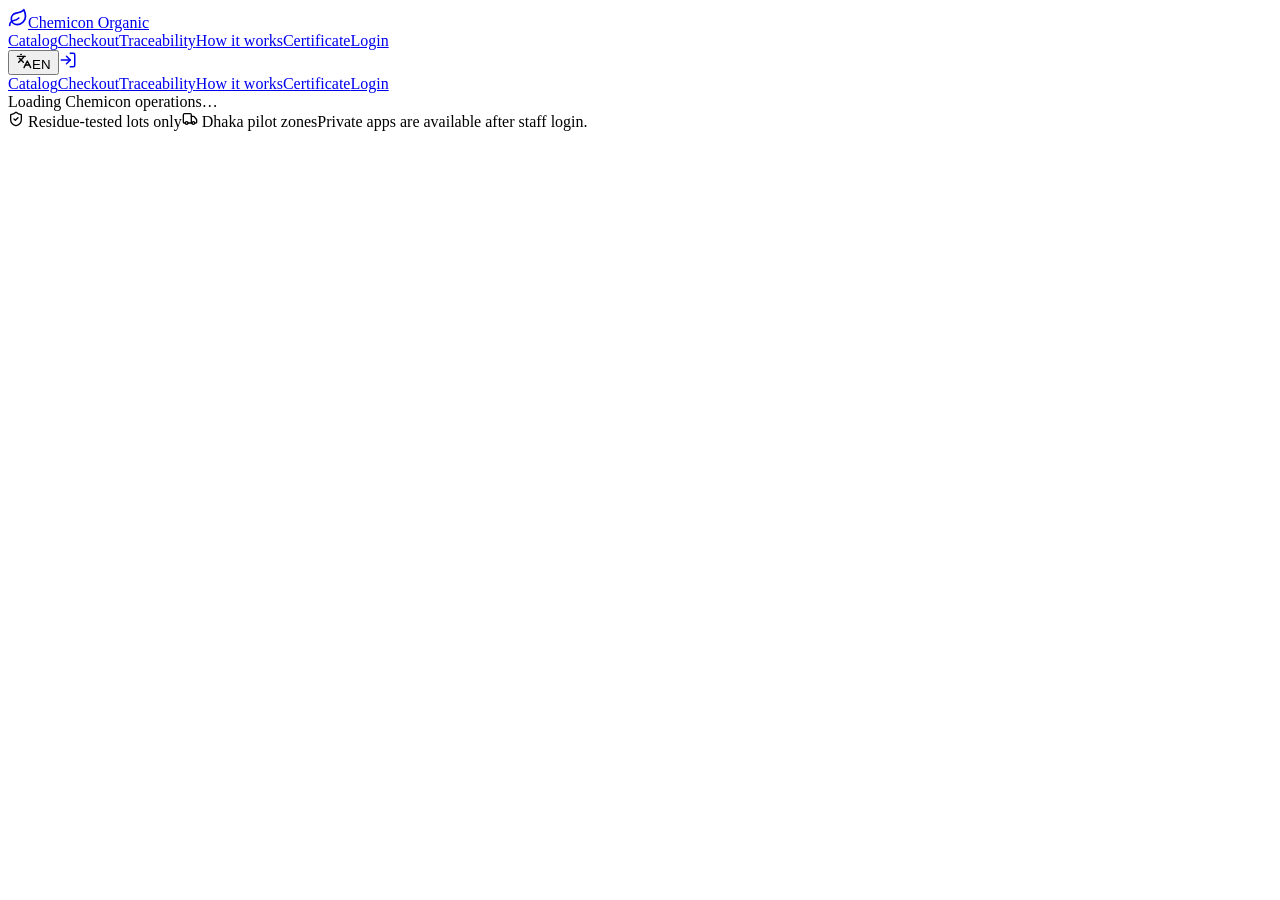
==== commit 21f391fc: "Keep preview navigation static on GitHub Pages" ====
--- a/audit/index.html
+++ b/audit/index.html
@@ -1,2 +1 @@
-<!DOCTYPE html><html lang="en"><head><meta charSet="utf-8"/><meta name="viewport" content="width=device-width, initial-scale=1"/><link rel="stylesheet" href="/chemicon-organic-v5-preview/_next/static/css/app/layout.css?v=1789143547027" data-precedence="next_static/css/app/layout.css"/><link rel="preload" as="script" fetchPriority="low" href="/chemicon-organic-v5-preview/_next/static/chunks/webpack.js?v=1789143547027"/><script src="/chemicon-organic-v5-preview/_next/static/chunks/main-app.js?v=1789143547027" async=""></script><script src="/chemicon-organic-v5-preview/_next/static/chunks/app-pages-internals.js" async=""></script><script src="/chemicon-organic-v5-preview/_next/static/chunks/app/layout.js" async=""></script><script src="/chemicon-organic-v5-preview/_next/static/chunks/app/error.js" async=""></script><script src="/chemicon-organic-v5-preview/_next/static/chunks/app/login/page.js" async=""></script><title>Chemicon Organic Vegetable Venture</title><meta name="description" content="Organic vegetables with lot traceability, delivery, and farmer payout operations."/><link rel="manifest" href="/chemicon-organic-v5-preview/manifest.webmanifest"/><script src="/chemicon-organic-v5-preview/_next/static/chunks/polyfills.js" noModule=""></script></head><body><div hidden=""><!--$--><!--/$--></div><header class="ov-public-header"><div class="mx-auto flex max-w-7xl items-center justify-between gap-4 px-4 py-3 sm:px-6"><a class="flex min-w-0 items-center gap-3 font-bold text-[var(--ov-color-forest)]" href="/chemicon-organic-v5-preview/"><span class="ov-brand-mark"><svg xmlns="http://www.w3.org/2000/svg" width="20" height="20" viewBox="0 0 24 24" fill="none" stroke="currentColor" stroke-width="2" stroke-linecap="round" stroke-linejoin="round" class="lucide lucide-leaf"><path d="M11 20A7 7 0 0 1 9.8 6.1C15.5 5 17 4.48 19 2c1 2 2 4.18 2 8 0 5.5-4.78 10-10 10Z"></path><path d="M2 21c0-3 1.85-5.36 5.08-6C9.5 14.52 12 13 13 12"></path></svg></span><span class="truncate">Chemicon Organic</span></a><nav class="hidden items-center gap-1 lg:flex"><a class="ov-nav-link" href="/chemicon-organic-v5-preview/catalog">Catalog</a><a class="ov-nav-link" href="/chemicon-organic-v5-preview/checkout">Checkout</a><a class="ov-nav-link" href="/chemicon-organic-v5-preview/traceability">Traceability</a><a class="ov-nav-link" href="/chemicon-organic-v5-preview/how-it-works">How it works</a><a class="ov-nav-link" href="/chemicon-organic-v5-preview/certificate">Certificate</a><a class="ov-nav-link" aria-current="page" href="/chemicon-organic-v5-preview/login">Login</a></nav><div class="flex items-center gap-2"><button type="button" class="focus-ring inline-flex min-h-[var(--ov-touch-target)] items-center gap-2 rounded border border-[var(--line)] bg-white px-3 text-sm font-semibold" aria-label="Switch between English and Bangla" title="Switch between English and Bangla" aria-pressed="false"><svg xmlns="http://www.w3.org/2000/svg" width="16" height="16" viewBox="0 0 24 24" fill="none" stroke="currentColor" stroke-width="2" stroke-linecap="round" stroke-linejoin="round" class="lucide lucide-languages"><path d="m5 8 6 6"></path><path d="m4 14 6-6 2-3"></path><path d="M2 5h12"></path><path d="M7 2h1"></path><path d="m22 22-5-10-5 10"></path><path d="M14 18h6"></path></svg>EN</button><a class="focus-ring grid size-11 place-items-center rounded-full border border-[var(--ov-color-line)] bg-[var(--ov-color-cream-soft)] text-[var(--ov-color-forest)]" aria-label="Login" href="/chemicon-organic-v5-preview/login"><svg xmlns="http://www.w3.org/2000/svg" width="18" height="18" viewBox="0 0 24 24" fill="none" stroke="currentColor" stroke-width="2" stroke-linecap="round" stroke-linejoin="round" class="lucide lucide-log-in"><path d="M15 3h4a2 2 0 0 1 2 2v14a2 2 0 0 1-2 2h-4"></path><polyline points="10 17 15 12 10 7"></polyline><line x1="15" x2="3" y1="12" y2="12"></line></svg></a></div></div><nav class="border-t border-[var(--ov-color-line)] lg:hidden" aria-label="Catalog"><div class="mx-auto flex max-w-7xl gap-1 overflow-x-auto px-4 py-2 sm:px-6"><a class="ov-nav-link shrink-0" href="/chemicon-organic-v5-preview/catalog">Catalog</a><a class="ov-nav-link shrink-0" href="/chemicon-organic-v5-preview/checkout">Checkout</a><a class="ov-nav-link shrink-0" href="/chemicon-organic-v5-preview/traceability">Traceability</a><a class="ov-nav-link shrink-0" href="/chemicon-organic-v5-preview/how-it-works">How it works</a><a class="ov-nav-link shrink-0" href="/chemicon-organic-v5-preview/certificate">Certificate</a><a class="ov-nav-link shrink-0" aria-current="page" href="/chemicon-organic-v5-preview/login">Login</a></div></nav></header><main><!--$?--><template id="B:0"></template><main class="ov-state-page" aria-busy="true"><div class="ov-state-card"><div class="flex items-center gap-3 text-sm text-[var(--ov-color-muted)]" role="status" aria-live="polite"><span class="ov-spinner" aria-hidden="true"></span><span>Loading Chemicon operations…</span></div></div></main><!--/$--></main><footer class="border-t border-[var(--line)] bg-[#e9eee4]"><div class="mx-auto grid max-w-7xl gap-4 px-4 py-6 text-sm text-[var(--muted)] sm:px-6 md:grid-cols-3"><span class="flex items-center gap-2"><svg xmlns="http://www.w3.org/2000/svg" width="16" height="16" viewBox="0 0 24 24" fill="none" stroke="currentColor" stroke-width="2" stroke-linecap="round" stroke-linejoin="round" class="lucide lucide-shield-check"><path d="M20 13c0 5-3.5 7.5-7.66 8.95a1 1 0 0 1-.67-.01C7.5 20.5 4 18 4 13V6a1 1 0 0 1 1-1c2 0 4.5-1.2 6.24-2.72a1.17 1.17 0 0 1 1.52 0C14.51 3.81 17 5 19 5a1 1 0 0 1 1 1z"></path><path d="m9 12 2 2 4-4"></path></svg> <!-- -->Residue-tested lots only</span><span class="flex items-center gap-2"><svg xmlns="http://www.w3.org/2000/svg" width="16" height="16" viewBox="0 0 24 24" fill="none" stroke="currentColor" stroke-width="2" stroke-linecap="round" stroke-linejoin="round" class="lucide lucide-truck"><path d="M14 18V6a2 2 0 0 0-2-2H4a2 2 0 0 0-2 2v11a1 1 0 0 0 1 1h2"></path><path d="M15 18H9"></path><path d="M19 18h2a1 1 0 0 0 1-1v-3.65a1 1 0 0 0-.22-.624l-3.48-4.35A1 1 0 0 0 17.52 8H14"></path><circle cx="17" cy="18" r="2"></circle><circle cx="7" cy="18" r="2"></circle></svg> <!-- -->Dhaka pilot zones</span><span>Private apps are available after staff login.</span></div></footer><script>requestAnimationFrame(function(){$RT=performance.now()});</script><script src="/chemicon-organic-v5-preview/_next/static/chunks/webpack.js?v=1789143547027" id="_R_" async=""></script><div hidden id="S:0"><template id="P:1"></template><!--$--><!--/$--></div><script>(self.__next_f=self.__next_f||[]).push([0])</script><script>self.__next_f.push([1,"5:I[\"(app-pages-browser)/../../node_modules/next/dist/next-devtools/userspace/app/segment-explorer-node.js\",[\"app-pages-internals\",\"static/chunks/app-pages-internals.js\"],\"SegmentViewNode\"]\n7:\"$Sreact.fragment\"\n14:I[\"(app-pages-browser)/./components/locale-provider.tsx\",[\"app/layout\",\"static/chunks/app/layout.js\"],\"LocaleProvider\"]\n16:I[\"(app-pages-browser)/./components/public-chrome.tsx\",[\"app/layout\",\"static/chunks/app/layout.js\"],\"PublicChrome\"]\n18:I[\"(app-pages-browser)/../../node_modules/next/dist/client/components/layout-router.js\",[\"app-pages-internals\",\"static/chunks/app-pages-internals.js\"],\"\"]\n19:I[\"(app-pages-browser)/./app/error.tsx\",[\"app/error\",\"static/chunks/app/error.js\"],\"default\"]\n1c:I[\"(app-pages-browser)/../../node_modules/next/dist/client/components/render-from-template-context.js\",[\"app-pages-internals\",\"static/chunks/app-pages-internals.js\"],\"\"]\n22:\"$Sreact.forward_ref\"\n3d:I[\"(app-pages-browser)/../../node_modules/next/dist/client/app-dir/link.js\",[\"app/login/page\",\"static/chunks/app/login/page.js\"],\"\"]\n4c:I[\"(app-pages-browser)/../../node_modules/next/dist/lib/framework/boundary-components.js\",[\"app-pages-internals\",\"static/chunks/app-pages-internals.js\"],\"OutletBoundary\"]\n53:I[\"(app-pages-browser)/../../node_modules/next/dist/client/components/metadata/async-metadata.js\",[\"app-pages-internals\",\"static/chunks/app-pages-internals.js\"],\"AsyncMetadataOutlet\"]\n65:I[\"(app-pages-browser)/../../node_modules/next/dist/lib/framework/boundary-components.js\",[\"app-pages-internals\",\"static/chunks/app-pages-internals.js\"],\"ViewportBoundary\"]\n6b:I[\"(app-pages-browser)/../../node_modules/next/dist/lib/framework/boundary-components.js\",[\"app-pages-internals\",\"static/chunks/app-pages-internals.js\"],\"MetadataBoundary\"]\n70:\"$Sreact.suspense\"\n74:I[\"(app-pages-browser)/../../node_modules/next/dist/client/components/builtin/global-error.js\",[\"app-pages-internals\",\"static/chunks/app-pages-internals.js\"],\"\"]\n:HL[\"/_next/static/css/app/layout.css?v=1789143547027\",\"style\"]\n:N1789143547034.5664\n3:\"$EObject.definePro"])</script><script>self.__next_f.push([1,"perty(()=\u003e{ctx.componentMod.preloadStyle(fullHref,ctx.renderOpts.crossOrigin,ctx.nonce)},\\\"name\\\",{value:\\\"\\\"})\"\n2:{\"name\":\"Preloads\",\"key\":null,\"env\":\"Server\",\"stack\":[],\"props\":{\"preloadCallbacks\":[\"$3\"]}}\n4:[]\n6:[]\n8:[[\"Array.map\",\"\",0,0,0,0,false]]\nb:I[\"(app-pages-browser)/../../node_modules/next/dist/client/components/layout-router.js\",[\"app-pages-internals\",\"static/chunks/app-pages-internals.js\"],\"\"]\nd:I[\"(app-pages-browser)/./app/error.tsx\",[\"app/error\",\"static/chunks/app/error.js\"],\"default\"]\ne:{\"type\":\"error\",\"pagePath\":\"error.tsx\",\"children\":[]}\nf:[[\"Promise.all\",\"\",0,0,0,0,true]]\nc:{\"parallelRouterKey\":\"children\",\"error\":\"$d\",\"errorStyles\":[\"$\",\"$L5\",null,\"$e\",null,\"$f\",0],\"errorScripts\":\"$Y\",\"template\":\"$Y\",\"templateStyles\":\"$undefined\",\"templateScripts\":\"$undefined\",\"notFound\":\"$Y\",\"forbidden\":\"$undefined\",\"unauthorized\":\"$undefined\",\"segmentViewBoundaries\":\"$Y\"}\n10:[[\"Promise.all\",\"\",0,0,0,0,true]]\na:{\"name\":\"RootLayout\",\"key\":null,\"env\":\"Server\",\"stack\":[],\"props\":{\"children\":[\"$\",\"$Lb\",null,\"$c\",null,\"$10\",1],\"params\":\"$Y\"}}\n11:[[\"RootLayout\",\"webpack-internal:///(rsc)/./app/layout.tsx\",20,87,19,1,false]]\n12:[[\"RootLayout\",\"webpack-internal:///(rsc)/./app/layout.tsx\",23,94,19,1,false]]\n13:[[\"RootLayout\",\"webpack-internal:///(rsc)/./app/layout.tsx\",24,98,19,1,false]]\n15:[[\"RootLayout\",\"webpack-internal:///(rsc)/./app/layout.tsx\",25,102,19,1,false]]\n17:[[\"Promise.all\",\"\",0,0,0,0,true]]\n1a:[[\"Promise.all\",\"\",0,0,0,0,true]]\n1b:[[\"Promise.all\",\"\",0,0,0,0,true]]\n1d:[]\n1f:{\"name\":\"NotFound\",\"key\":null,\"env\":\"Server\",\"stack\":[],\"props\":{}}\n23:\"$EObject.defineProperty(({ className, ...props }, ref)=\u003e/*#__PURE__*/ (0,react__WEBPACK_IMPORTED_MODULE_0__.createElement)(_Icon_js__WEBPACK_IMPORTED_MODULE_1__[\\\"default\\\"], {\\n            ref,\\n            iconNode,\\n            className: (0,_shared_src_utils_js__WEBPACK_IMPORTED_MODULE_2__.mergeClasses)(`lucide-${(0,_shared_src_utils_js__WEBPACK_IMPORTED_MODULE_2__.toKebabCase)(iconName)}`, className),\\n            ...props\\n        }),\\\"name\\\",{value:\\\"SearchX\\"])</script><script>self.__next_f.push([1,"\"})\"\n21:{\"$$typeof\":\"$22\",\"render\":\"$23\"}\n24:{\"size\":28}\n25:[[\"NotFound\",\"webpack-internal:///(rsc)/./app/not-found.tsx\",17,90,12,1,false]]\n20:{\"name\":\"SystemState\",\"key\":null,\"env\":\"Server\",\"owner\":\"$1f\",\"stack\":[[\"NotFound\",\"webpack-internal:///(rsc)/./app/not-found.tsx\",13,87,12,1,false]],\"props\":{\"eyebrow\":\"Not found\",\"title\":\"That path has moved on.\",\"body\":\"The page or record is not available at this address. Return to the public site and choose a current route.\",\"icon\":[\"$\",\"$21\",null,\"$24\",\"$1f\",\"$25\",0]}}\n26:[[\"SystemState\",\"webpack-internal:///(rsc)/./components/system-state.tsx\",19,87,18,1,false]]\n27:[[\"SystemState\",\"webpack-internal:///(rsc)/./components/system-state.tsx\",21,94,18,1,false]]\n28:[[\"SystemState\",\"webpack-internal:///(rsc)/./components/system-state.tsx\",24,92,18,1,false]]\n2a:{\"name\":\"Leaf\",\"key\":null,\"env\":\"Server\",\"owner\":\"$20\",\"stack\":[[\"SystemState\",\"webpack-internal:///(rsc)/./components/system-state.tsx\",26,106,18,1,false]],\"props\":{\"size\":20}}\n2b:{\"name\":\"\",\"key\":null,\"env\":\"Server\",\"owner\":\"$2a\",\"stack\":[],\"props\":{\"ref\":\"$undefined\",\"iconNode\":[[\"path\",{\"d\":\"M11 20A7 7 0 0 1 9.8 6.1C15.5 5 17 4.48 19 2c1 2 2 4.18 2 8 0 5.5-4.78 10-10 10Z\",\"key\":\"nnexq3\"}],[\"path\",{\"d\":\"M2 21c0-3 1.85-5.36 5.08-6C9.5 14.52 12 13 13 12\",\"key\":\"mt58a7\"}]],\"className\":\"lucide-leaf\",\"size\":20}}\n2c:[]\n2d:[[\"Array.map\",\"\",0,0,0,0,false]]\n2e:[[\"Array.map\",\"\",0,0,0,0,false]]\n2f:[[\"SystemState\",\"webpack-internal:///(rsc)/./components/system-state.tsx\",38,99,18,1,false]]\n31:{\"name\":\"SearchX\",\"key\":null,\"env\":\"Server\",\"owner\":\"$1f\",\"stack\":[[\"NotFound\",\"webpack-internal:///(rsc)/./app/not-found.tsx\",17,90,12,1,false]],\"props\":\"$24\"}\n32:{\"name\":\"\",\"key\":null,\"env\":\"Server\",\"owner\":\"$31\",\"stack\":[],\"props\":{\"ref\":\"$undefined\",\"iconNode\":[[\"path\",{\"d\":\"m13.5 8.5-5 5\",\"key\":\"1cs55j\"}],[\"path\",{\"d\":\"m8.5 8.5 5 5\",\"key\":\"a8mexj\"}],[\"circle\",{\"cx\":\"11\",\"cy\":\"11\",\"r\":\"8\",\"key\":\"4ej97u\"}],\"$Y\"],\"className\":\"lucide-search-x\",\"size\":28}}\n33:[]\n34:[[\"Array.map\",\"\",0,0,0,0,false]]\n35:[[\"Array.map\",\"\",0,0,0,0,false]]\n36:[["])</script><script>self.__next_f.push([1,"\"Array.map\",\"\",0,0,0,0,false]]\n37:[[\"Array.map\",\"\",0,0,0,0,false]]\n38:[[\"SystemState\",\"webpack-internal:///(rsc)/./components/system-state.tsx\",46,92,18,1,false]]\n39:[[\"SystemState\",\"webpack-internal:///(rsc)/./components/system-state.tsx\",54,92,18,1,false]]\n3a:[[\"SystemState\",\"webpack-internal:///(rsc)/./components/system-state.tsx\",62,92,18,1,false]]\n3b:[[\"SystemState\",\"webpack-internal:///(rsc)/./components/system-state.tsx\",70,92,18,1,false]]\n3c:[[\"SystemState\",\"webpack-internal:///(rsc)/./components/system-state.tsx\",72,116,18,1,false]]\n3e:[[\"Promise.all\",\"\",0,0,0,0,true]]\n3f:[[\"Promise.all\",\"\",0,0,0,0,true]]\n40:[[\"Promise.all\",\"\",0,0,0,0,true]]\n41:[[\"Promise.all\",\"\",0,0,0,0,true]]\n42:[[\"Promise.all\",\"\",0,0,0,0,true]]\n43:[[\"Promise.all\",\"\",0,0,0,0,true],[\"Promise.all\",\"\",0,0,0,0,true]]\n44:[[\"Promise.all\",\"\",0,0,0,0,true],[\"Promise.all\",\"\",0,0,0,0,true]]\n45:[[\"Promise.all\",\"\",0,0,0,0,true],[\"Promise.all\",\"\",0,0,0,0,true]]\n46:[[\"Promise.all\",\"\",0,0,0,0,true],[\"Promise.all\",\"\",0,0,0,0,true]]\n48:{\"name\":\"LoginPage\",\"key\":null,\"env\":\"Server\",\"stack\":[[\"Promise.all\",\"\",0,0,0,0,true],[\"Promise.all\",\"\",0,0,0,0,true]],\"props\":{\"params\":\"$@49\",\"searchParams\":\"$@4a\"}}\n4b:[[\"Promise.all\",\"\",0,0,0,0,true],[\"Promise.all\",\"\",0,0,0,0,true]]\n4f:\"$EObject.defineProperty(async function getViewportReady() {\\n        await viewport();\\n        return undefined;\\n    },\\\"name\\\",{value:\\\"getViewportReady\\\"})\"\n4e:{\"name\":\"__next_outlet_boundary__\",\"key\":null,\"env\":\"Server\",\"stack\":[[\"Promise.all\",\"\",0,0,0,0,true],[\"Promise.all\",\"\",0,0,0,0,true]],\"props\":{\"ready\":\"$4f\"}}\n51:{\"name\":\"StreamingMetadataOutletImpl\",\"key\":null,\"env\":\"Server\",\"stack\":[[\"Promise.all\",\"\",0,0,0,0,true],[\"Promise.all\",\"\",0,0,0,0,true]],\"props\":{}}\n52:[]\n55:[]\n57:{\"name\":\"Loading\",\"key\":\"l\",\"env\":\"Server\",\"stack\":[],\"props\":{}}\n58:[[\"Loading\",\"webpack-internal:///(rsc)/./app/loading.tsx\",11,87,10,1,false]]\n59:[[\"Loading\",\"webpack-internal:///(rsc)/./app/loading.tsx\",14,94,10,1,false]]\n5b:{\"name\":\"LoadingMessage\",\"key\":null,\"env\":\"Server\",\"owner\":\"$57\",\"stack\":"])</script><script>self.__next_f.push([1,"[[\"Loading\",\"webpack-internal:///(rsc)/./app/loading.tsx\",16,98,10,1,false]],\"props\":{\"label\":\"Loading Chemicon operations…\"}}\n5c:[[\"LoadingMessage\",\"webpack-internal:///(rsc)/./components/design-system.tsx\",176,87,175,1,false]]\n5d:[[\"LoadingMessage\",\"webpack-internal:///(rsc)/./components/design-system.tsx\",181,88,175,1,false]]\n5e:[[\"LoadingMessage\",\"webpack-internal:///(rsc)/./components/design-system.tsx\",189,88,175,1,false]]\n5f:[]\n61:{\"name\":\"NonIndex\",\"key\":null,\"env\":\"Server\",\"stack\":[],\"props\":{\"pagePath\":\"/login\",\"statusCode\":200,\"isPossibleServerAction\":false}}\n63:{\"name\":\"ViewportTree\",\"key\":null,\"env\":\"Server\",\"stack\":[],\"props\":{}}\n64:[]\n67:{\"name\":\"__next_viewport_boundary__\",\"key\":null,\"env\":\"Server\",\"owner\":\"$63\",\"stack\":[],\"props\":{}}\n69:{\"name\":\"MetadataTree\",\"key\":null,\"env\":\"Server\",\"stack\":[],\"props\":{}}\n6a:[]\n6d:{\"name\":\"__next_metadata_boundary__\",\"key\":null,\"env\":\"Server\",\"owner\":\"$69\",\"stack\":[],\"props\":{}}\n6e:[]\n6f:[]\n72:{\"name\":\"MetadataResolver\",\"key\":null,\"env\":\"Server\",\"owner\":\"$6d\",\"stack\":[],\"props\":{}}\n75:[]\n49:{}\n4a:\n76:[]\n77:[]\n78:[]\n79:[]\n7a:[]\n1:D\"$2\"\n1:null\n9:D\"$a\"\n1e:D\"$1f\"\n1e:D\"$20\"\n29:D\"$2a\"\n29:D\"$2b\"\n29:[\"$\",\"svg\",null,{\"ref\":\"$undefined\",\"xmlns\":\"http://www.w3.org/2000/svg\",\"width\":20,\"height\":20,\"viewBox\":\"0 0 24 24\",\"fill\":\"none\",\"stroke\":\"currentColor\",\"strokeWidth\":2,\"strokeLinecap\":\"round\",\"strokeLinejoin\":\"round\",\"className\":\"lucide lucide-leaf\",\"children\":[[\"$\",\"path\",\"nnexq3\",{\"d\":\"M11 20A7 7 0 0 1 9.8 6.1C15.5 5 17 4.48 19 2c1 2 2 4.18 2 8 0 5.5-4.78 10-10 10Z\"},\"$2b\",\"$2d\",0],[\"$\",\"path\",\"mt58a7\",{\"d\":\"M2 21c0-3 1.85-5.36 5.08-6C9.5 14.52 12 13 13 12\"},\"$2b\",\"$2e\",0],\"$undefined\"]},\"$2b\",\"$2c\",1]\n30:D\"$31\"\n30:D\"$32\"\n30:[\"$\",\"svg\",null,{\"ref\":\"$undefined\",\"xmlns\":\"http://www.w3.org/2000/svg\",\"width\":28,\"height\":28,\"viewBox\":\"0 0 24 24\",\"fill\":\"none\",\"stroke\":\"currentColor\",\"strokeWidth\":2,\"strokeLinecap\":\"round\",\"strokeLinejoin\":\"round\",\"className\":\"lucide lucide-search-x\",\"children\":[[\"$\",\"path\",\"1cs55j\",{\"d\":\"m13.5 8.5-5 5\"},\"$32\",\"$34\",0],[\"$\",\"path\",\"a8mexj"])</script><script>self.__next_f.push([1,"\",{\"d\":\"m8.5 8.5 5 5\"},\"$32\",\"$35\",0],[\"$\",\"circle\",\"4ej97u\",{\"cx\":\"11\",\"cy\":\"11\",\"r\":\"8\"},\"$32\",\"$36\",0],[\"$\",\"path\",\"1qie3q\",{\"d\":\"m21 21-4.3-4.3\"},\"$32\",\"$37\",0],\"$undefined\"]},\"$32\",\"$33\",1]\n"])</script><script>self.__next_f.push([1,"1e:[\"$\",\"main\",null,{\"className\":\"ov-state-page\",\"children\":[\"$\",\"div\",null,{\"className\":\"ov-state-card\",\"children\":[[\"$\",\"div\",null,{\"className\":\"ov-brand-mark\",\"children\":\"$29\"},\"$20\",\"$28\",1],[\"$\",\"div\",null,{\"className\":\"mt-6 text-[var(--ov-color-lime)]\",\"children\":\"$30\"},\"$20\",\"$2f\",1],[\"$\",\"p\",null,{\"className\":\"ov-eyebrow mt-6\",\"children\":\"Not found\"},\"$20\",\"$38\",1],[\"$\",\"h1\",null,{\"className\":\"ov-display mt-2 text-4xl\",\"children\":\"That path has moved on.\"},\"$20\",\"$39\",1],[\"$\",\"p\",null,{\"className\":\"mt-4 max-w-xl text-sm leading-6 text-[var(--ov-color-muted)]\",\"children\":\"The page or record is not available at this address. Return to the public site and choose a current route.\"},\"$20\",\"$3a\",1],[\"$\",\"div\",null,{\"className\":\"mt-6 flex flex-wrap gap-3\",\"children\":[\"$\",\"$L3d\",null,{\"className\":\"ov-button ov-button--primary\",\"href\":\"/\",\"children\":\"Return to Chemicon\"},\"$20\",\"$3c\",1]},\"$20\",\"$3b\",1]]},\"$20\",\"$27\",1]},\"$20\",\"$26\",1]\n"])</script><script>self.__next_f.push([1,"9:[\"$\",\"html\",null,{\"lang\":\"en\",\"suppressHydrationWarning\":true,\"children\":[\"$\",\"body\",null,{\"children\":[\"$\",\"$L14\",null,{\"children\":[\"$\",\"$L16\",null,{\"children\":[\"$\",\"$L18\",null,{\"parallelRouterKey\":\"children\",\"error\":\"$19\",\"errorStyles\":[\"$\",\"$L5\",null,{\"type\":\"error\",\"pagePath\":\"error.tsx\",\"children\":[]},null,\"$1a\",0],\"errorScripts\":[],\"template\":[\"$\",\"$L1c\",null,{},null,\"$1b\",1],\"templateStyles\":\"$undefined\",\"templateScripts\":\"$undefined\",\"notFound\":[\"$\",\"$L5\",\"c-not-found\",{\"type\":\"not-found\",\"pagePath\":\"not-found.tsx\",\"children\":[\"$1e\",[]]},null,\"$1d\",0],\"forbidden\":\"$undefined\",\"unauthorized\":\"$undefined\",\"segmentViewBoundaries\":[[\"$\",\"$L5\",null,{\"type\":\"boundary:not-found\",\"pagePath\":\"not-found.tsx@boundary\"},null,\"$3e\",1],[\"$\",\"$L5\",null,{\"type\":\"boundary:loading\",\"pagePath\":\"loading.tsx@boundary\"},null,\"$3f\",1],[\"$\",\"$L5\",null,{\"type\":\"boundary:error\",\"pagePath\":\"error.tsx@boundary\"},null,\"$40\",1],[\"$\",\"$L5\",null,{\"type\":\"boundary:global-error\",\"pagePath\":\"__next_builtin__global-error.js\"},null,\"$41\",1]]},null,\"$17\",1]},\"$a\",\"$15\",1]},\"$a\",\"$13\",1]},\"$a\",\"$12\",1]},\"$a\",\"$11\",1]\n"])</script><script>self.__next_f.push([1,"47:D\"$48\"\n4d:D\"$4e\"\n50:D\"$51\"\n50:[\"$\",\"$L53\",null,{\"promise\":\"$@54\"},\"$51\",\"$52\",1]\n56:D\"$57\"\n5a:D\"$5b\"\n5a:[\"$\",\"div\",null,{\"className\":\"flex items-center gap-3 text-sm text-[var(--ov-color-muted)]\",\"role\":\"status\",\"aria-live\":\"polite\",\"children\":[[\"$\",\"span\",null,{\"className\":\"ov-spinner\",\"aria-hidden\":\"true\"},\"$5b\",\"$5d\",1],[\"$\",\"span\",null,{\"children\":\"Loading Chemicon operations…\"},\"$5b\",\"$5e\",1]]},\"$5b\",\"$5c\",1]\n56:[\"$\",\"main\",\"l\",{\"className\":\"ov-state-page\",\"aria-busy\":\"true\",\"children\":[\"$\",\"div\",null,{\"className\":\"ov-state-card\",\"children\":\"$5a\"},\"$57\",\"$59\",1]},\"$57\",\"$58\",1]\n60:D\"$61\"\n60:null\n62:D\"$63\"\n66:D\"$67\"\n62:[[\"$\",\"$L65\",null,{\"children\":\"$L66\"},\"$63\",\"$64\",1],null]\n68:D\"$69\"\n6c:D\"$6d\"\n71:D\"$72\"\n6c:[\"$\",\"div\",null,{\"hidden\":true,\"children\":[\"$\",\"$70\",null,{\"fallback\":null,\"children\":\"$L71\"},\"$6d\",\"$6f\",1]},\"$6d\",\"$6e\",1]\n68:[\"$\",\"$L6b\",null,{\"children\":\"$6c\"},\"$69\",\"$6a\",1]\n73:[]\n"])</script><script>self.__next_f.push([1,"0:{\"P\":\"$1\",\"b\":\"development\",\"p\":\"\",\"c\":[\"\",\"login?status=session-required\"],\"i\":false,\"f\":[[[\"\",{\"children\":[\"login\",{\"children\":[\"__PAGE__?{\\\"status\\\":\\\"session-required\\\"}\",{}]}]},\"$undefined\",\"$undefined\",true],[\"\",[\"$\",\"$L5\",\"layout\",{\"type\":\"layout\",\"pagePath\":\"layout.tsx\",\"children\":[\"$\",\"$7\",\"c\",{\"children\":[[[\"$\",\"link\",\"0\",{\"rel\":\"stylesheet\",\"href\":\"/_next/static/css/app/layout.css?v=1789143547027\",\"precedence\":\"next_static/css/app/layout.css\",\"crossOrigin\":\"$undefined\",\"nonce\":\"$undefined\"},null,\"$8\",0]],\"$9\"]},null,\"$6\",1]},null,\"$4\",0],{\"children\":[\"login\",[\"$\",\"$7\",\"c\",{\"children\":[null,[\"$\",\"$L18\",null,{\"parallelRouterKey\":\"children\",\"error\":\"$undefined\",\"errorStyles\":\"$undefined\",\"errorScripts\":\"$undefined\",\"template\":[\"$\",\"$L1c\",null,{},null,\"$44\",1],\"templateStyles\":\"$undefined\",\"templateScripts\":\"$undefined\",\"notFound\":\"$undefined\",\"forbidden\":\"$undefined\",\"unauthorized\":\"$undefined\",\"segmentViewBoundaries\":[\"$undefined\",\"$undefined\",\"$undefined\",\"$undefined\"]},null,\"$43\",1]]},null,\"$42\",0],{\"children\":[\"__PAGE__\",[\"$\",\"$7\",\"c\",{\"children\":[[\"$\",\"$L5\",\"c-page\",{\"type\":\"page\",\"pagePath\":\"login/page.tsx\",\"children\":\"$L47\"},null,\"$46\",1],null,[\"$\",\"$L4c\",null,{\"children\":[\"$L4d\",\"$50\"]},null,\"$4b\",1]]},null,\"$45\",0],{},null,false]},null,false]},[[\"$\",\"$L5\",\"c-loading\",{\"type\":\"loading\",\"pagePath\":\"loading.tsx\",\"children\":\"$56\"},null,\"$55\",0],[],[]],false],[\"$\",\"$7\",\"h\",{\"children\":[\"$60\",\"$62\",\"$68\"]},null,\"$5f\",0],false]],\"m\":\"$W73\",\"G\":[\"$74\",[\"$\",\"$L5\",\"ge-svn\",{\"type\":\"global-error\",\"pagePath\":\"__next_builtin__global-error.js\",\"children\":[]},null,\"$75\",0]],\"s\":false,\"S\":false}\n"])</script><script>self.__next_f.push([1,"66:[[\"$\",\"meta\",\"0\",{\"charSet\":\"utf-8\"},\"$4e\",\"$76\",0],[\"$\",\"meta\",\"1\",{\"name\":\"viewport\",\"content\":\"width=device-width, initial-scale=1\"},\"$4e\",\"$77\",0]]\n4d:null\n54:{\"metadata\":[[\"$\",\"title\",\"0\",{\"children\":\"Chemicon Organic Vegetable Venture\"},\"$51\",\"$78\",0],[\"$\",\"meta\",\"1\",{\"name\":\"description\",\"content\":\"Organic vegetables with lot traceability, delivery, and farmer payout operations.\"},\"$51\",\"$79\",0],[\"$\",\"link\",\"2\",{\"rel\":\"manifest\",\"href\":\"/manifest.webmanifest\",\"crossOrigin\":\"$undefined\"},\"$51\",\"$7a\",0]],\"error\":null,\"digest\":\"$undefined\"}\n71:\"$54:metadata\"\n"])</script><script>self.__next_f.push([1,"b8:I[\"(app-pages-browser)/./components/language-toggle.tsx\",[\"app/login/page\",\"static/chunks/app/login/page.js\"],\"LanguageToggle\"]\ne2:\"$Sreact.forward_ref\"\n109:\"$Sreact.forward_ref\"\n7c:[]\n7b:J{\"name\":\"\",\"start\":-2.4413340000028256,\"end\":32.094624999997905,\"env\":\"Server\",\"stack\":\"$7c\",\"value\":\"$@7d\"}\n7e:[[\"LoginPage\",\"webpack-internal:///(rsc)/./app/login/page.tsx\",81,20,80,1,false]]\n7d:\"$undefined\"\n82:{\"className\":\"ov-eyebrow\",\"children\":\"01 / ACCOUNT ACCESS\"}\n83:[[\"LoginPage\",\"webpack-internal:///(rsc)/./app/login/page.tsx\",94,100,80,1,false]]\n81:{\"className\":\"ov-auth-form__heading\",\"children\":[[\"$\",\"p\",null,\"$82\",\"$48\",\"$83\",1],\"$Y\",\"$Y\"]}\n84:[[\"LoginPage\",\"webpack-internal:///(rsc)/./app/login/page.tsx\",91,92,80,1,false]]\n80:{\"className\":\"ov-auth-form\",\"children\":[[\"$\",\"div\",null,\"$81\",\"$48\",\"$84\",1],\"$Y\",\"$Y\",\"$Y\",\"$Y\"]}\n85:[[\"LoginPage\",\"webpack-internal:///(rsc)/./app/login/page.tsx\",88,94,80,1,false]]\n7f:{\"name\":\"AuthShell\",\"key\":null,\"env\":\"Server\",\"owner\":\"$48\",\"stack\":[[\"LoginPage\",\"webpack-internal:///(rsc)/./app/login/page.tsx\",84,87,80,1,false]],\"props\":{\"eyebrow\":\"A CLEARER WAY IN\",\"title\":\"Keep the good things connected.\",\"description\":\"Your account keeps the weekly box, delivery details, payment status and traceability journey together in one calm place.\",\"children\":[\"$\",\"div\",null,\"$80\",\"$48\",\"$85\",1]}}\n86:[[\"AuthShell\",\"webpack-internal:///(rsc)/./components/auth-shell.tsx\",19,87,18,1,false]]\n87:[[\"AuthShell\",\"webpack-internal:///(rsc)/./components/auth-shell.tsx\",22,88,18,1,false]]\n88:[[\"AuthShell\",\"webpack-internal:///(rsc)/./components/auth-shell.tsx\",30,88,18,1,false]]\n89:[[\"AuthShell\",\"webpack-internal:///(rsc)/./components/auth-shell.tsx\",38,88,18,1,false]]\n8a:[[\"AuthShell\",\"webpack-internal:///(rsc)/./components/auth-shell.tsx\",41,96,18,1,false]]\n8b:[[\"AuthShell\",\"webpack-internal:///(rsc)/./components/auth-shell.tsx\",44,104,18,1,false]]\n8c:[[\"AuthShell\",\"webpack-internal:///(rsc)/./components/auth-shell.tsx\",48,112,18,1,false]]\n8e:{\"name\":\"Leaf\",\"key\":null,\"env\":\"Server\",\"owner\":\"$7f\",\"s"])</script><script>self.__next_f.push([1,"tack\":[[\"AuthShell\",\"webpack-internal:///(rsc)/./components/auth-shell.tsx\",50,126,18,1,false]],\"props\":{\"size\":20}}\n8f:{\"name\":\"\",\"key\":null,\"env\":\"Server\",\"owner\":\"$8e\",\"stack\":[],\"props\":{\"ref\":\"$undefined\",\"iconNode\":\"$2b:props:iconNode\",\"className\":\"lucide-leaf\",\"size\":20}}\n90:[]\n91:[[\"Array.map\",\"\",0,0,0,0,false]]\n92:[[\"Array.map\",\"\",0,0,0,0,false]]\n93:[[\"AuthShell\",\"webpack-internal:///(rsc)/./components/auth-shell.tsx\",62,112,18,1,false]]\n94:[[\"AuthShell\",\"webpack-internal:///(rsc)/./components/auth-shell.tsx\",75,104,18,1,false]]\n95:[[\"AuthShell\",\"webpack-internal:///(rsc)/./components/auth-shell.tsx\",78,112,18,1,false]]\n96:[[\"AuthShell\",\"webpack-internal:///(rsc)/./components/auth-shell.tsx\",86,112,18,1,false]]\n97:[[\"AuthShell\",\"webpack-internal:///(rsc)/./components/auth-shell.tsx\",94,112,18,1,false]]\n98:[[\"AuthShell\",\"webpack-internal:///(rsc)/./components/auth-shell.tsx\",108,104,18,1,false]]\n99:[[\"AuthShell\",\"webpack-internal:///(rsc)/./components/auth-shell.tsx\",112,112,18,1,false]]\n9a:[[\"AuthShell\",\"webpack-internal:///(rsc)/./components/auth-shell.tsx\",119,112,18,1,false]]\n9b:[[\"AuthShell\",\"webpack-internal:///(rsc)/./components/auth-shell.tsx\",126,112,18,1,false]]\n9d:{\"name\":\"Sprout\",\"key\":null,\"env\":\"Server\",\"owner\":\"$7f\",\"stack\":[[\"AuthShell\",\"webpack-internal:///(rsc)/./components/auth-shell.tsx\",128,126,18,1,false]],\"props\":{\"size\":28}}\n9e:{\"name\":\"\",\"key\":null,\"env\":\"Server\",\"owner\":\"$9d\",\"stack\":[],\"props\":{\"ref\":\"$undefined\",\"iconNode\":[[\"path\",{\"d\":\"M7 20h10\",\"key\":\"e6iznv\"}],[\"path\",{\"d\":\"M10 20c5.5-2.5.8-6.4 3-10\",\"key\":\"161w41\"}],[\"path\",{\"d\":\"M9.5 9.4c1.1.8 1.8 2.2 2.3 3.7-2 .4-3.5.4-4.8-.3-1.2-.6-2.3-1.9-3-4.2 2.8-.5 4.4 0 5.5.8z\",\"key\":\"9gtqwd\"}],\"$Y\"],\"className\":\"lucide-sprout\",\"size\":28}}\n9f:[]\na0:[[\"Array.map\",\"\",0,0,0,0,false]]\na1:[[\"Array.map\",\"\",0,0,0,0,false]]\na2:[[\"Array.map\",\"\",0,0,0,0,false]]\na3:[[\"Array.map\",\"\",0,0,0,0,false]]\na4:[[\"AuthShell\",\"webpack-internal:///(rsc)/./components/auth-shell.tsx\",146,104,18,1,false]]\na5:[[\"AuthShell\",\"webpack-internal:///(rsc)/./compone"])</script><script>self.__next_f.push([1,"nts/auth-shell.tsx\",149,112,18,1,false]]\na7:{\"name\":\"ShieldCheck\",\"key\":null,\"env\":\"Server\",\"owner\":\"$7f\",\"stack\":[[\"AuthShell\",\"webpack-internal:///(rsc)/./components/auth-shell.tsx\",151,120,18,1,false]],\"props\":{\"size\":16}}\na8:{\"name\":\"\",\"key\":null,\"env\":\"Server\",\"owner\":\"$a7\",\"stack\":[],\"props\":{\"ref\":\"$undefined\",\"iconNode\":[[\"path\",{\"d\":\"M20 13c0 5-3.5 7.5-7.66 8.95a1 1 0 0 1-.67-.01C7.5 20.5 4 18 4 13V6a1 1 0 0 1 1-1c2 0 4.5-1.2 6.24-2.72a1.17 1.17 0 0 1 1.52 0C14.51 3.81 17 5 19 5a1 1 0 0 1 1 1z\",\"key\":\"oel41y\"}],[\"path\",{\"d\":\"m9 12 2 2 4-4\",\"key\":\"dzmm74\"}]],\"className\":\"lucide-shield-check\",\"size\":16}}\na9:[]\naa:[[\"Array.map\",\"\",0,0,0,0,false]]\nab:[[\"Array.map\",\"\",0,0,0,0,false]]\nac:[[\"AuthShell\",\"webpack-internal:///(rsc)/./components/auth-shell.tsx\",165,112,18,1,false]]\nae:{\"name\":\"ArrowRight\",\"key\":null,\"env\":\"Server\",\"owner\":\"$7f\",\"stack\":[[\"AuthShell\",\"webpack-internal:///(rsc)/./components/auth-shell.tsx\",167,120,18,1,false]],\"props\":{\"size\":16}}\naf:{\"name\":\"\",\"key\":null,\"env\":\"Server\",\"owner\":\"$ae\",\"stack\":[],\"props\":{\"ref\":\"$undefined\",\"iconNode\":[[\"path\",{\"d\":\"M5 12h14\",\"key\":\"1ays0h\"}],[\"path\",{\"d\":\"m12 5 7 7-7 7\",\"key\":\"xquz4c\"}]],\"className\":\"lucide-arrow-right\",\"size\":16}}\nb0:[]\nb1:[[\"Array.map\",\"\",0,0,0,0,false]]\nb2:[[\"Array.map\",\"\",0,0,0,0,false]]\nb3:[[\"AuthShell\",\"webpack-internal:///(rsc)/./components/auth-shell.tsx\",193,96,18,1,false]]\nb4:[[\"AuthShell\",\"webpack-internal:///(rsc)/./components/auth-shell.tsx\",196,104,18,1,false]]\nb5:[[\"AuthShell\",\"webpack-internal:///(rsc)/./components/auth-shell.tsx\",199,112,18,1,false]]\nb6:[[\"AuthShell\",\"webpack-internal:///(rsc)/./components/auth-shell.tsx\",207,112,18,1,false]]\nb7:[[\"AuthShell\",\"webpack-internal:///(rsc)/./components/auth-shell.tsx\",210,120,18,1,false]]\nb9:[[\"AuthShell\",\"webpack-internal:///(rsc)/./components/auth-shell.tsx\",215,120,18,1,false]]\nba:[[\"LoginPage\",\"webpack-internal:///(rsc)/./app/login/page.tsx\",88,94,80,1,false]]\nbb:[[\"LoginPage\",\"webpack-internal:///(rsc)/./app/login/page.tsx\",91,92,80,1,false]]\nbc:[[\"LoginPage\",\"webpac"])</script><script>self.__next_f.push([1,"k-internal:///(rsc)/./app/login/page.tsx\",94,100,80,1,false]]\nbd:[[\"LoginPage\",\"webpack-internal:///(rsc)/./app/login/page.tsx\",102,100,80,1,false]]\nbe:[[\"LoginPage\",\"webpack-internal:///(rsc)/./app/login/page.tsx\",109,100,80,1,false]]\nc0:{\"name\":\"StatusMessage\",\"key\":null,\"env\":\"Server\",\"owner\":\"$48\",\"stack\":[[\"LoginPage\",\"webpack-internal:///(rsc)/./app/login/page.tsx\",122,101,80,1,false]],\"props\":{\"title\":\"Sign in to continue\",\"body\":\"This private view needs an active account session.\",\"tone\":\"info\"}}\nc1:[[\"StatusMessage\",\"webpack-internal:///(rsc)/./components/design-system.tsx\",141,87,140,1,false]]\nc2:[[\"StatusMessage\",\"webpack-internal:///(rsc)/./components/design-system.tsx\",145,88,140,1,false]]\nc3:[[\"StatusMessage\",\"webpack-internal:///(rsc)/./components/design-system.tsx\",153,95,140,1,false]]\nc4:[[\"LoginPage\",\"webpack-internal:///(rsc)/./app/login/page.tsx\",131,92,80,1,false]]\nc6:[[\"LoginPage\",\"webpack-internal:///(rsc)/./app/login/page.tsx\",135,100,80,1,false]]\nc9:\"$EObject.defineProperty(function DesignInput({ className = \\\"\\\", ...props }) {\\n    return /*#__PURE__*/ (0,react_jsx_dev_runtime__WEBPACK_IMPORTED_MODULE_0__.jsxDEV)(\\\"input\\\", {\\n        className: `ov-input ${className}`.trim(),\\n        ...props\\n    }, void 0, false, {\\n        fileName: \\\"/Users/fahim/Documents/Organic/output/redesign-preview/components/design-system.tsx\\\",\\n        lineNumber: 76,\\n        columnNumber: 10\\n    }, this);\\n},\\\"name\\\",{value:\\\"DesignInput\\\"})\"\nca:{\"id\":\"identifier\",\"name\":\"identifier\",\"autoComplete\":\"username\",\"placeholder\":\"you@example.com or +880…\",\"required\":true}\ncb:[[\"LoginPage\",\"webpack-internal:///(rsc)/./app/login/page.tsx\",149,114,80,1,false]]\nc8:{\"name\":\"FormField\",\"key\":null,\"env\":\"Server\",\"owner\":\"$48\",\"stack\":[[\"LoginPage\",\"webpack-internal:///(rsc)/./app/login/page.tsx\",144,100,80,1,false]],\"props\":{\"label\":\"Email or phone\",\"htmlFor\":\"identifier\",\"hint\":\"Use the detail attached to your Chemicon account.\",\"required\":true,\"children\":[\"$\",\"$c9\",null,\"$ca\",\"$48\",\"$cb\",1]}}\ncc:[[\"FormField\",\"w"])</script><script>self.__next_f.push([1,"ebpack-internal:///(rsc)/./components/design-system.tsx\",59,87,58,1,false]]\ncd:[[\"FormField\",\"webpack-internal:///(rsc)/./components/design-system.tsx\",62,88,58,1,false]]\nce:[[\"FormField\",\"webpack-internal:///(rsc)/./components/design-system.tsx\",68,107,58,1,false]]\nd0:{\"name\":\"DesignInput\",\"key\":null,\"env\":\"Server\",\"owner\":\"$48\",\"stack\":[[\"LoginPage\",\"webpack-internal:///(rsc)/./app/login/page.tsx\",149,114,80,1,false]],\"props\":\"$ca\"}\nd1:[[\"DesignInput\",\"webpack-internal:///(rsc)/./components/design-system.tsx\",110,87,109,1,false]]\nd2:[[\"FormField\",\"webpack-internal:///(rsc)/./components/design-system.tsx\",93,105,58,1,false]]\nd5:{\"id\":\"password\",\"name\":\"password\",\"type\":\"password\",\"autoComplete\":\"current-password\",\"required\":true}\nd6:[[\"LoginPage\",\"webpack-internal:///(rsc)/./app/login/page.tsx\",170,114,80,1,false]]\nd4:{\"name\":\"FormField\",\"key\":null,\"env\":\"Server\",\"owner\":\"$48\",\"stack\":[[\"LoginPage\",\"webpack-internal:///(rsc)/./app/login/page.tsx\",165,100,80,1,false]],\"props\":{\"label\":\"Password\",\"htmlFor\":\"password\",\"hint\":\"Five failed attempts pause access for 15 minutes.\",\"required\":true,\"children\":[\"$\",\"$c9\",null,\"$d5\",\"$48\",\"$d6\",1]}}\nd7:[[\"FormField\",\"webpack-internal:///(rsc)/./components/design-system.tsx\",59,87,58,1,false]]\nd8:[[\"FormField\",\"webpack-internal:///(rsc)/./components/design-system.tsx\",62,88,58,1,false]]\nd9:[[\"FormField\",\"webpack-internal:///(rsc)/./components/design-system.tsx\",68,107,58,1,false]]\ndb:{\"name\":\"DesignInput\",\"key\":null,\"env\":\"Server\",\"owner\":\"$48\",\"stack\":[[\"LoginPage\",\"webpack-internal:///(rsc)/./app/login/page.tsx\",170,114,80,1,false]],\"props\":\"$d5\"}\ndc:[[\"DesignInput\",\"webpack-internal:///(rsc)/./components/design-system.tsx\",110,87,109,1,false]]\ndd:[[\"FormField\",\"webpack-internal:///(rsc)/./components/design-system.tsx\",93,105,58,1,false]]\nde:[[\"LoginPage\",\"webpack-internal:///(rsc)/./app/login/page.tsx\",186,100,80,1,false]]\ne3:\"$EObject.defineProperty(({ className, ...props }, ref)=\u003e/*#__PURE__*/ (0,react__WEBPACK_IMPORTED_MODULE_0__.createElement)(_Icon_js__WEBPACK_IMPORT"])</script><script>self.__next_f.push([1,"ED_MODULE_1__[\\\"default\\\"], {\\n            ref,\\n            iconNode,\\n            className: (0,_shared_src_utils_js__WEBPACK_IMPORTED_MODULE_2__.mergeClasses)(`lucide-${(0,_shared_src_utils_js__WEBPACK_IMPORTED_MODULE_2__.toKebabCase)(iconName)}`, className),\\n            ...props\\n        }),\\\"name\\\",{value:\\\"KeyRound\\\"})\"\ne1:{\"$$typeof\":\"$e2\",\"render\":\"$e3\"}\ne4:{\"size\":18}\ne5:[[\"LoginPage\",\"webpack-internal:///(rsc)/./app/login/page.tsx\",193,112,80,1,false]]\ne0:{\"name\":\"DesignButton\",\"key\":null,\"env\":\"Server\",\"owner\":\"$48\",\"stack\":[[\"LoginPage\",\"webpack-internal:///(rsc)/./app/login/page.tsx\",188,114,80,1,false]],\"props\":{\"type\":\"submit\",\"variant\":\"primary\",\"size\":\"large\",\"children\":[[\"$\",\"$e1\",null,\"$e4\",\"$48\",\"$e5\",1],\" Sign in\"]}}\ne6:[[\"DesignButton\",\"webpack-internal:///(rsc)/./components/design-system.tsx\",29,87,27,1,false]]\ne7:[[\"DesignButton\",\"webpack-internal:///(rsc)/./components/design-system.tsx\",44,88,27,1,false]]\ne9:{\"name\":\"KeyRound\",\"key\":null,\"env\":\"Server\",\"owner\":\"$48\",\"stack\":[[\"LoginPage\",\"webpack-internal:///(rsc)/./app/login/page.tsx\",193,112,80,1,false]],\"props\":\"$e4\"}\nea:{\"name\":\"\",\"key\":null,\"env\":\"Server\",\"owner\":\"$e9\",\"stack\":[],\"props\":{\"ref\":\"$undefined\",\"iconNode\":[[\"path\",{\"d\":\"M2.586 17.414A2 2 0 0 0 2 18.828V21a1 1 0 0 0 1 1h3a1 1 0 0 0 1-1v-1a1 1 0 0 1 1-1h1a1 1 0 0 0 1-1v-1a1 1 0 0 1 1-1h.172a2 2 0 0 0 1.414-.586l.814-.814a6.5 6.5 0 1 0-4-4z\",\"key\":\"1s6t7t\"}],[\"circle\",{\"cx\":\"16.5\",\"cy\":\"7.5\",\"r\":\".5\",\"fill\":\"currentColor\",\"key\":\"w0ekpg\"}]],\"className\":\"lucide-key-round\",\"size\":18}}\neb:[]\nec:[[\"Array.map\",\"\",0,0,0,0,false]]\ned:[[\"Array.map\",\"\",0,0,0,0,false]]\nee:[[\"LoginPage\",\"webpack-internal:///(rsc)/./app/login/page.tsx\",212,100,80,1,false]]\nef:[[\"LoginPage\",\"webpack-internal:///(rsc)/./app/login/page.tsx\",215,108,80,1,false]]\nf0:[[\"LoginPage\",\"webpack-internal:///(rsc)/./app/login/page.tsx\",224,108,80,1,false]]\nf1:[[\"LoginPage\",\"webpack-internal:///(rsc)/./app/login/page.tsx\",243,92,80,1,false]]\nf2:[[\"LoginPage\",\"webpack-internal:///(rsc)/./app/login/page.tsx\",246,106,8"])</script><script>self.__next_f.push([1,"0,1,false]]\nf3:[[\"LoginPage\",\"webpack-internal:///(rsc)/./app/login/page.tsx\",258,92,80,1,false]]\nf5:[[\"LoginPage\",\"webpack-internal:///(rsc)/./app/login/page.tsx\",262,100,80,1,false]]\nf6:[[\"LoginPage\",\"webpack-internal:///(rsc)/./app/login/page.tsx\",271,100,80,1,false]]\nf7:[[\"LoginPage\",\"webpack-internal:///(rsc)/./app/login/page.tsx\",274,108,80,1,false]]\nf8:[[\"LoginPage\",\"webpack-internal:///(rsc)/./app/login/page.tsx\",282,108,80,1,false]]\nf9:[[\"LoginPage\",\"webpack-internal:///(rsc)/./app/login/page.tsx\",290,108,80,1,false]]\nfc:{\"id\":\"reset-identifier\",\"name\":\"identifier\",\"autoComplete\":\"email\",\"placeholder\":\"you@example.com or +880…\",\"required\":true}\nfd:[[\"LoginPage\",\"webpack-internal:///(rsc)/./app/login/page.tsx\",308,114,80,1,false]]\nfb:{\"name\":\"FormField\",\"key\":null,\"env\":\"Server\",\"owner\":\"$48\",\"stack\":[[\"LoginPage\",\"webpack-internal:///(rsc)/./app/login/page.tsx\",303,100,80,1,false]],\"props\":{\"label\":\"Email or phone\",\"htmlFor\":\"reset-identifier\",\"hint\":\"Recovery delivery remains sandbox-only in this preview.\",\"required\":true,\"children\":[\"$\",\"$c9\",null,\"$fc\",\"$48\",\"$fd\",1]}}\nfe:[[\"FormField\",\"webpack-internal:///(rsc)/./components/design-system.tsx\",59,87,58,1,false]]\nff:[[\"FormField\",\"webpack-internal:///(rsc)/./components/design-system.tsx\",62,88,58,1,false]]\n100:[[\"FormField\",\"webpack-internal:///(rsc)/./components/design-system.tsx\",68,107,58,1,false]]\n102:{\"name\":\"DesignInput\",\"key\":null,\"env\":\"Server\",\"owner\":\"$48\",\"stack\":[[\"LoginPage\",\"webpack-internal:///(rsc)/./app/login/page.tsx\",308,114,80,1,false]],\"props\":\"$fc\"}\n103:[[\"DesignInput\",\"webpack-internal:///(rsc)/./components/design-system.tsx\",110,87,109,1,false]]\n104:[[\"FormField\",\"webpack-internal:///(rsc)/./components/design-system.tsx\",93,105,58,1,false]]\n105:[[\"LoginPage\",\"webpack-internal:///(rsc)/./app/login/page.tsx\",324,100,80,1,false]]\n10a:\"$EObject.defineProperty(({ className, ...props }, ref)=\u003e/*#__PURE__*/ (0,react__WEBPACK_IMPORTED_MODULE_0__.createElement)(_Icon_js__WEBPACK_IMPORTED_MODULE_1__[\\\"default\\\"], {\\n            ref,\\n  "])</script><script>self.__next_f.push([1,"          iconNode,\\n            className: (0,_shared_src_utils_js__WEBPACK_IMPORTED_MODULE_2__.mergeClasses)(`lucide-${(0,_shared_src_utils_js__WEBPACK_IMPORTED_MODULE_2__.toKebabCase)(iconName)}`, className),\\n            ...props\\n        }),\\\"name\\\",{value:\\\"LockKeyhole\\\"})\"\n108:{\"$$typeof\":\"$109\",\"render\":\"$10a\"}\n10b:{\"size\":18}\n10c:[[\"LoginPage\",\"webpack-internal:///(rsc)/./app/login/page.tsx\",330,112,80,1,false]]\n107:{\"name\":\"DesignButton\",\"key\":null,\"env\":\"Server\",\"owner\":\"$48\",\"stack\":[[\"LoginPage\",\"webpack-internal:///(rsc)/./app/login/page.tsx\",326,114,80,1,false]],\"props\":{\"type\":\"submit\",\"variant\":\"quiet\",\"children\":[[\"$\",\"$108\",null,\"$10b\",\"$48\",\"$10c\",1],\" Send recovery message\"]}}\n10d:[[\"DesignButton\",\"webpack-internal:///(rsc)/./components/design-system.tsx\",29,87,27,1,false]]\n10e:[[\"DesignButton\",\"webpack-internal:///(rsc)/./components/design-system.tsx\",44,88,27,1,false]]\n110:{\"name\":\"LockKeyhole\",\"key\":null,\"env\":\"Server\",\"owner\":\"$48\",\"stack\":[[\"LoginPage\",\"webpack-internal:///(rsc)/./app/login/page.tsx\",330,112,80,1,false]],\"props\":\"$10b\"}\n111:{\"name\":\"\",\"key\":null,\"env\":\"Server\",\"owner\":\"$110\",\"stack\":[],\"props\":{\"ref\":\"$undefined\",\"iconNode\":[[\"circle\",{\"cx\":\"12\",\"cy\":\"16\",\"r\":\"1\",\"key\":\"1au0dj\"}],[\"rect\",{\"x\":\"3\",\"y\":\"10\",\"width\":\"18\",\"height\":\"12\",\"rx\":\"2\",\"key\":\"6s8ecr\"}],[\"path\",{\"d\":\"M7 10V7a5 5 0 0 1 10 0v3\",\"key\":\"1pqi11\"}]],\"className\":\"lucide-lock-keyhole\",\"size\":18}}\n112:[]\n113:[[\"Array.map\",\"\",0,0,0,0,false]]\n114:[[\"Array.map\",\"\",0,0,0,0,false]]\n115:[[\"Array.map\",\"\",0,0,0,0,false]]\n116:[[\"LoginPage\",\"webpack-internal:///(rsc)/./app/login/page.tsx\",349,100,80,1,false]]\n118:{\"name\":\"Mail\",\"key\":null,\"env\":\"Server\",\"owner\":\"$48\",\"stack\":[[\"LoginPage\",\"webpack-internal:///(rsc)/./app/login/page.tsx\",352,108,80,1,false]],\"props\":{\"size\":15,\"className\":\"mt-0.5 shrink-0\"}}\n119:{\"name\":\"\",\"key\":null,\"env\":\"Server\",\"owner\":\"$118\",\"stack\":[],\"props\":{\"ref\":\"$undefined\",\"iconNode\":[[\"rect\",{\"width\":\"20\",\"height\":\"16\",\"x\":\"2\",\"y\":\"4\",\"rx\":\"2\",\"key\":\"18n3k1\"}],[\"path\",{\"d\":\"m22 7-8.97 5.7a1"])</script><script>self.__next_f.push([1,".94 1.94 0 0 1-2.06 0L2 7\",\"key\":\"1ocrg3\"}]],\"className\":\"lucide-mail mt-0.5 shrink-0\",\"size\":15}}\n11a:[]\n11b:[[\"Array.map\",\"\",0,0,0,0,false]]\n11c:[[\"Array.map\",\"\",0,0,0,0,false]]\n47:D{\"awaited\":\"$7b\",\"env\":\"Server\",\"owner\":\"$48\",\"stack\":\"$7e\"}\n47:D\"$7f\"\n8d:D\"$8e\"\n8d:D\"$8f\"\n8d:[\"$\",\"svg\",null,{\"ref\":\"$undefined\",\"xmlns\":\"http://www.w3.org/2000/svg\",\"width\":20,\"height\":20,\"viewBox\":\"0 0 24 24\",\"fill\":\"none\",\"stroke\":\"currentColor\",\"strokeWidth\":2,\"strokeLinecap\":\"round\",\"strokeLinejoin\":\"round\",\"className\":\"lucide lucide-leaf\",\"children\":[[\"$\",\"path\",\"nnexq3\",{\"d\":\"M11 20A7 7 0 0 1 9.8 6.1C15.5 5 17 4.48 19 2c1 2 2 4.18 2 8 0 5.5-4.78 10-10 10Z\"},\"$8f\",\"$91\",0],[\"$\",\"path\",\"mt58a7\",{\"d\":\"M2 21c0-3 1.85-5.36 5.08-6C9.5 14.52 12 13 13 12\"},\"$8f\",\"$92\",0],\"$undefined\"]},\"$8f\",\"$90\",1]\n9c:D\"$9d\"\n9c:D\"$9e\"\n"])</script><script>self.__next_f.push([1,"9c:[\"$\",\"svg\",null,{\"ref\":\"$undefined\",\"xmlns\":\"http://www.w3.org/2000/svg\",\"width\":28,\"height\":28,\"viewBox\":\"0 0 24 24\",\"fill\":\"none\",\"stroke\":\"currentColor\",\"strokeWidth\":2,\"strokeLinecap\":\"round\",\"strokeLinejoin\":\"round\",\"className\":\"lucide lucide-sprout\",\"children\":[[\"$\",\"path\",\"e6iznv\",{\"d\":\"M7 20h10\"},\"$9e\",\"$a0\",0],[\"$\",\"path\",\"161w41\",{\"d\":\"M10 20c5.5-2.5.8-6.4 3-10\"},\"$9e\",\"$a1\",0],[\"$\",\"path\",\"9gtqwd\",{\"d\":\"M9.5 9.4c1.1.8 1.8 2.2 2.3 3.7-2 .4-3.5.4-4.8-.3-1.2-.6-2.3-1.9-3-4.2 2.8-.5 4.4 0 5.5.8z\"},\"$9e\",\"$a2\",0],[\"$\",\"path\",\"bkxnd2\",{\"d\":\"M14.1 6a7 7 0 0 0-1.1 4c1.9-.1 3.3-.6 4.3-1.4 1-1 1.6-2.3 1.7-4.6-2.7.1-4 1-4.9 2z\"},\"$9e\",\"$a3\",0],\"$undefined\"]},\"$9e\",\"$9f\",1]\n"])</script><script>self.__next_f.push([1,"a6:D\"$a7\"\na6:D\"$a8\"\na6:[\"$\",\"svg\",null,{\"ref\":\"$undefined\",\"xmlns\":\"http://www.w3.org/2000/svg\",\"width\":16,\"height\":16,\"viewBox\":\"0 0 24 24\",\"fill\":\"none\",\"stroke\":\"currentColor\",\"strokeWidth\":2,\"strokeLinecap\":\"round\",\"strokeLinejoin\":\"round\",\"className\":\"lucide lucide-shield-check\",\"children\":[[\"$\",\"path\",\"oel41y\",{\"d\":\"M20 13c0 5-3.5 7.5-7.66 8.95a1 1 0 0 1-.67-.01C7.5 20.5 4 18 4 13V6a1 1 0 0 1 1-1c2 0 4.5-1.2 6.24-2.72a1.17 1.17 0 0 1 1.52 0C14.51 3.81 17 5 19 5a1 1 0 0 1 1 1z\"},\"$a8\",\"$aa\",0],[\"$\",\"path\",\"dzmm74\",{\"d\":\"m9 12 2 2 4-4\"},\"$a8\",\"$ab\",0],\"$undefined\"]},\"$a8\",\"$a9\",1]\nad:D\"$ae\"\nad:D\"$af\"\nad:[\"$\",\"svg\",null,{\"ref\":\"$undefined\",\"xmlns\":\"http://www.w3.org/2000/svg\",\"width\":16,\"height\":16,\"viewBox\":\"0 0 24 24\",\"fill\":\"none\",\"stroke\":\"currentColor\",\"strokeWidth\":2,\"strokeLinecap\":\"round\",\"strokeLinejoin\":\"round\",\"className\":\"lucide lucide-arrow-right\",\"children\":[[\"$\",\"path\",\"1ays0h\",{\"d\":\"M5 12h14\"},\"$af\",\"$b1\",0],[\"$\",\"path\",\"xquz4c\",{\"d\":\"m12 5 7 7-7 7\"},\"$af\",\"$b2\",0],\"$undefined\"]},\"$af\",\"$b0\",1]\nbf:D\"$c0\"\nbf:[\"$\",\"div\",null,{\"className\":\"ov-status ov-status--info\",\"role\":\"status\",\"children\":[[\"$\",\"div\",null,{\"className\":\"ov-status__title\",\"children\":\"Sign in to continue\"},\"$c0\",\"$c2\",1],[\"$\",\"div\",null,{\"className\":\"ov-status__body\",\"children\":\"This private view needs an active account session.\"},\"$c0\",\"$c3\",1],null]},\"$c0\",\"$c1\",1]\nc5:{\"id\":\"4079b5edacf9d30d4065e152ca0e223fdb3d23c0d6\",\"bound\":null,\"name\":\"loginAction\",\"env\":\"Server\",\"location\":[\"eval\",\"webpack-internal:///(rsc)/./lib/auth-actions.ts\",614,91]}\nc7:D\"$c8\"\ncf:D\"$d0\"\ncf:[\"$\",\"input\",null,{\"className\":\"ov-input\",\"id\":\"identifier\",\"name\":\"identifier\",\"autoComplete\":\"username\",\"placeholder\":\"you@example.com or +880…\",\"required\":true},\"$d0\",\"$d1\",1]\nc7:[\"$\",\"div\",null,{\"className\":\"ov-field\",\"children\":[[\"$\",\"label\",null,{\"className\":\"ov-field__label\",\"htmlFor\":\"identifier\",\"children\":[\"Email or phone\",\" \",[\"$\",\"span\",null,{\"aria-hidden\":\"true\",\"children\":\"*\"},\"$c8\",\"$ce\",1]]},\"$c8\",\"$cd\",1],\"$cf\",null,[\"$\",\"p\",null,{\"className\":\"ov-f"])</script><script>self.__next_f.push([1,"ield__hint\",\"id\":\"identifier-hint\",\"children\":\"Use the detail attached to your Chemicon account.\"},\"$c8\",\"$d2\",1]]},\"$c8\",\"$cc\",1]\nd3:D\"$d4\"\nda:D\"$db\"\nda:[\"$\",\"input\",null,{\"className\":\"ov-input\",\"id\":\"password\",\"name\":\"password\",\"type\":\"password\",\"autoComplete\":\"current-password\",\"required\":true},\"$db\",\"$dc\",1]\nd3:[\"$\",\"div\",null,{\"className\":\"ov-field\",\"children\":[[\"$\",\"label\",null,{\"className\":\"ov-field__label\",\"htmlFor\":\"password\",\"children\":[\"Password\",\" \",[\"$\",\"span\",null,{\"aria-hidden\":\"true\",\"children\":\"*\"},\"$d4\",\"$d9\",1]]},\"$d4\",\"$d8\",1],\"$da\",null,[\"$\",\"p\",null,{\"className\":\"ov-field__hint\",\"id\":\"password-hint\",\"children\":\"Five failed attempts pause access for 15 minutes.\"},\"$d4\",\"$dd\",1]]},\"$d4\",\"$d7\",1]\ndf:D\"$e0\"\ne8:D\"$e9\"\ne8:D\"$ea\"\ne8:[\"$\",\"svg\",null,{\"ref\":\"$undefined\",\"xmlns\":\"http://www.w3.org/2000/svg\",\"width\":18,\"height\":18,\"viewBox\":\"0 0 24 24\",\"fill\":\"none\",\"stroke\":\"currentColor\",\"strokeWidth\":2,\"strokeLinecap\":\"round\",\"strokeLinejoin\":\"round\",\"className\":\"lucide lucide-key-round\",\"children\":[[\"$\",\"path\",\"1s6t7t\",{\"d\":\"M2.586 17.414A2 2 0 0 0 2 18.828V21a1 1 0 0 0 1 1h3a1 1 0 0 0 1-1v-1a1 1 0 0 1 1-1h1a1 1 0 0 0 1-1v-1a1 1 0 0 1 1-1h.172a2 2 0 0 0 1.414-.586l.814-.814a6.5 6.5 0 1 0-4-4z\"},\"$ea\",\"$ec\",0],[\"$\",\"circle\",\"w0ekpg\",{\"cx\":\"16.5\",\"cy\":\"7.5\",\"r\":\".5\",\"fill\":\"currentColor\"},\"$ea\",\"$ed\",0],\"$undefined\"]},\"$ea\",\"$eb\",1]\ndf:[\"$\",\"button\",null,{\"type\":\"submit\",\"className\":\"ov-button ov-button--primary ov-button--large\",\"aria-busy\":\"$undefined\",\"disabled\":\"$undefined\",\"children\":[null,[\"$\",\"span\",null,{\"children\":[\"$e8\",\" Sign in\"]},\"$e0\",\"$e7\",1]]},\"$e0\",\"$e6\",1]\nf4:{\"id\":\"405d61c10131fe4446788bd8694a4bebed32a52f7d\",\"bound\":null,\"name\":\"resetPasswordAction\",\"env\":\"Server\",\"location\":[\"eval\",\"webpack-internal:///(rsc)/./lib/auth-actions.ts\",621,91]}\nfa:D\"$fb\"\n101:D\"$102\"\n101:[\"$\",\"input\",null,{\"className\":\"ov-input\",\"id\":\"reset-identifier\",\"name\":\"identifier\",\"autoComplete\":\"email\",\"placeholder\":\"you@example.com or +880…\",\"required\":true},\"$102\",\"$103\",1]\nfa:[\"$\",\"div\",null,{\"className\":\""])</script><script>self.__next_f.push([1,"ov-field\",\"children\":[[\"$\",\"label\",null,{\"className\":\"ov-field__label\",\"htmlFor\":\"reset-identifier\",\"children\":[\"Email or phone\",\" \",[\"$\",\"span\",null,{\"aria-hidden\":\"true\",\"children\":\"*\"},\"$fb\",\"$100\",1]]},\"$fb\",\"$ff\",1],\"$101\",null,[\"$\",\"p\",null,{\"className\":\"ov-field__hint\",\"id\":\"reset-identifier-hint\",\"children\":\"Recovery delivery remains sandbox-only in this preview.\"},\"$fb\",\"$104\",1]]},\"$fb\",\"$fe\",1]\n106:D\"$107\"\n10f:D\"$110\"\n10f:D\"$111\"\n10f:[\"$\",\"svg\",null,{\"ref\":\"$undefined\",\"xmlns\":\"http://www.w3.org/2000/svg\",\"width\":18,\"height\":18,\"viewBox\":\"0 0 24 24\",\"fill\":\"none\",\"stroke\":\"currentColor\",\"strokeWidth\":2,\"strokeLinecap\":\"round\",\"strokeLinejoin\":\"round\",\"className\":\"lucide lucide-lock-keyhole\",\"children\":[[\"$\",\"circle\",\"1au0dj\",{\"cx\":\"12\",\"cy\":\"16\",\"r\":\"1\"},\"$111\",\"$113\",0],[\"$\",\"rect\",\"6s8ecr\",{\"x\":\"3\",\"y\":\"10\",\"width\":\"18\",\"height\":\"12\",\"rx\":\"2\"},\"$111\",\"$114\",0],[\"$\",\"path\",\"1pqi11\",{\"d\":\"M7 10V7a5 5 0 0 1 10 0v3\"},\"$111\",\"$115\",0],\"$undefined\"]},\"$111\",\"$112\",1]\n106:[\"$\",\"button\",null,{\"type\":\"submit\",\"className\":\"ov-button ov-button--quiet\",\"aria-busy\":\"$undefined\",\"disabled\":\"$undefined\",\"children\":[null,[\"$\",\"span\",null,{\"children\":[\"$10f\",\" Send recovery message\"]},\"$107\",\"$10e\",1]]},\"$107\",\"$10d\",1]\n117:D\"$118\"\n117:D\"$119\"\n117:[\"$\",\"svg\",null,{\"ref\":\"$undefined\",\"xmlns\":\"http://www.w3.org/2000/svg\",\"width\":15,\"height\":15,\"viewBox\":\"0 0 24 24\",\"fill\":\"none\",\"stroke\":\"currentColor\",\"strokeWidth\":2,\"strokeLinecap\":\"round\",\"strokeLinejoin\":\"round\",\"className\":\"lucide lucide-mail mt-0.5 shrink-0\",\"children\":[[\"$\",\"rect\",\"18n3k1\",{\"width\":\"20\",\"height\":\"16\",\"x\":\"2\",\"y\":\"4\",\"rx\":\"2\"},\"$119\",\"$11b\",0],[\"$\",\"path\",\"1ocrg3\",{\"d\":\"m22 7-8.97 5.7a1.94 1.94 0 0 1-2.06 0L2 7\"},\"$119\",\"$11c\",0],\"$undefined\"]},\"$119\",\"$11a\",1]\n"])</script><script>self.__next_f.push([1,"47:[\"$\",\"main\",null,{\"className\":\"ov-auth-page\",\"children\":[[\"$\",\"div\",null,{\"className\":\"ov-auth-glow ov-auth-glow--one\",\"aria-hidden\":\"true\"},\"$7f\",\"$87\",1],[\"$\",\"div\",null,{\"className\":\"ov-auth-glow ov-auth-glow--two\",\"aria-hidden\":\"true\"},\"$7f\",\"$88\",1],[\"$\",\"div\",null,{\"className\":\"ov-auth-layout\",\"children\":[[\"$\",\"aside\",null,{\"className\":\"ov-auth-story ov-dark-surface\",\"children\":[[\"$\",\"$L3d\",null,{\"href\":\"/\",\"className\":\"ov-auth-brand\",\"children\":[[\"$\",\"span\",null,{\"className\":\"ov-brand-mark\",\"children\":\"$8d\"},\"$7f\",\"$8c\",1],[\"$\",\"span\",null,{\"children\":\"Chemicon Organic\"},\"$7f\",\"$93\",1]]},\"$7f\",\"$8b\",1],[\"$\",\"div\",null,{\"className\":\"ov-auth-story__copy\",\"children\":[[\"$\",\"p\",null,{\"className\":\"ov-eyebrow\",\"children\":\"A CLEARER WAY IN\"},\"$7f\",\"$95\",1],[\"$\",\"h1\",null,{\"className\":\"ov-display ov-auth-story__title\",\"children\":\"Keep the good things connected.\"},\"$7f\",\"$96\",1],[\"$\",\"p\",null,{\"className\":\"ov-auth-story__body\",\"children\":\"Your account keeps the weekly box, delivery details, payment status and traceability journey together in one calm place.\"},\"$7f\",\"$97\",1]]},\"$7f\",\"$94\",1],[\"$\",\"div\",null,{\"className\":\"ov-auth-orbit\",\"aria-hidden\":\"true\",\"children\":[[\"$\",\"span\",null,{\"className\":\"ov-auth-orbit__ring ov-auth-orbit__ring--outer\"},\"$7f\",\"$99\",1],[\"$\",\"span\",null,{\"className\":\"ov-auth-orbit__ring ov-auth-orbit__ring--inner\"},\"$7f\",\"$9a\",1],[\"$\",\"span\",null,{\"className\":\"ov-auth-orbit__seed\",\"children\":\"$9c\"},\"$7f\",\"$9b\",1]]},\"$7f\",\"$98\",1],[\"$\",\"div\",null,{\"className\":\"ov-auth-trust\",\"children\":[[\"$\",\"span\",null,{\"children\":[\"$a6\",\" Passed lots only\"]},\"$7f\",\"$a5\",1],[\"$\",\"span\",null,{\"children\":[\"$ad\",\" Clear next steps\"]},\"$7f\",\"$ac\",1]]},\"$7f\",\"$a4\",1]]},\"$7f\",\"$8a\",1],[\"$\",\"section\",null,{\"className\":\"ov-auth-panel\",\"children\":[[\"$\",\"div\",null,{\"className\":\"ov-auth-panel__topline\",\"children\":[[\"$\",\"span\",null,{\"className\":\"ov-auth-panel__label\",\"children\":\"Your private doorway\"},\"$7f\",\"$b5\",1],[\"$\",\"div\",null,{\"className\":\"flex items-center gap-2\",\"children\":[[\"$\",\"$Lb8\",null,{},\"$7f\",\"$b7\",1],[\"$\",\"$L3d\",null,{\"className\":\"ov-button ov-button--quiet ov-button--small\",\"href\":\"/\",\"children\":\"Home\"},\"$7f\",\"$b9\",1]]},\"$7f\",\"$b6\",1]]},\"$7f\",\"$b4\",1],[\"$\",\"div\",null,{\"className\":\"ov-auth-form\",\"children\":[[\"$\",\"div\",null,{\"className\":\"ov-auth-form__heading\",\"children\":[[\"$\",\"p\",null,{\"className\":\"ov-eyebrow\",\"children\":\"01 / ACCOUNT ACCESS\"},\"$48\",\"$bc\",1],[\"$\",\"h2\",null,{\"children\":\"Welcome back.\"},\"$48\",\"$bd\",1],[\"$\",\"p\",null,{\"children\":\"Sign in to pick up where you left off.\"},\"$48\",\"$be\",1]]},\"$48\",\"$bb\",1],\"$bf\",[\"$\",\"form\",null,{\"action\":\"$hc5\",\"className\":\"ov-auth-form\",\"children\":[[\"$\",\"input\",null,{\"type\":\"hidden\",\"name\":\"return_to\",\"value\":\"\"},\"$48\",\"$c6\",1],\"$c7\",\"$d3\",[\"$\",\"div\",null,{\"className\":\"ov-auth-form__actions\",\"children\":\"$df\"},\"$48\",\"$de\",1],[\"$\",\"div\",null,{\"className\":\"ov-auth-form__meta\",\"children\":[[\"$\",\"$L3d\",null,{\"className\":\"ov-auth-link\",\"href\":\"/signup\",\"children\":\"Create a customer account\"},\"$48\",\"$ef\",1],[\"$\",\"span\",null,{\"children\":\"Private data stays behind your session.\"},\"$48\",\"$f0\",1]]},\"$48\",\"$ee\",1]]},\"$48\",\"$c4\",1],[\"$\",\"div\",null,{\"className\":\"ov-auth-divider\",\"aria-hidden\":\"true\",\"children\":[\"$\",\"span\",null,{\"children\":\"Need a reset?\"},\"$48\",\"$f2\",1]},\"$48\",\"$f1\",1],[\"$\",\"form\",null,{\"action\":\"$hf4\",\"className\":\"ov-auth-form\",\"children\":[[\"$\",\"input\",null,{\"type\":\"hidden\",\"name\":\"return_to\",\"value\":\"\"},\"$48\",\"$f5\",1],[\"$\",\"div\",null,{\"className\":\"ov-auth-form__heading\",\"children\":[[\"$\",\"p\",null,{\"className\":\"ov-eyebrow\",\"children\":\"02 / RECOVERY\"},\"$48\",\"$f7\",1],[\"$\",\"h2\",null,{\"className\":\"!text-[2rem]\",\"children\":\"Find your way back.\"},\"$48\",\"$f8\",1],[\"$\",\"p\",null,{\"children\":\"We use the same quiet response whether or not an account matches.\"},\"$48\",\"$f9\",1]]},\"$48\",\"$f6\",1],\"$fa\",[\"$\",\"div\",null,{\"className\":\"ov-auth-form__actions\",\"children\":\"$106\"},\"$48\",\"$105\",1],[\"$\",\"p\",null,{\"className\":\"flex items-start gap-2 text-xs leading-5 text-[var(--ov-color-muted)]\",\"children\":[\"$117\",\" No live email or SMS provider is connected to this preview.\"]},\"$48\",\"$116\",1]]},\"$48\",\"$f3\",1]]},\"$48\",\"$ba\",1]]},\"$7f\",\"$b3\",1]]},\"$7f\",\"$89\",1]]},\"$7f\",\"$86\",1]\n"])</script><div hidden id="S:1"><main class="ov-auth-page"><div class="ov-auth-glow ov-auth-glow--one" aria-hidden="true"></div><div class="ov-auth-glow ov-auth-glow--two" aria-hidden="true"></div><div class="ov-auth-layout"><aside class="ov-auth-story ov-dark-surface"><a class="ov-auth-brand" href="/chemicon-organic-v5-preview/"><span class="ov-brand-mark"><svg xmlns="http://www.w3.org/2000/svg" width="20" height="20" viewBox="0 0 24 24" fill="none" stroke="currentColor" stroke-width="2" stroke-linecap="round" stroke-linejoin="round" class="lucide lucide-leaf"><path d="M11 20A7 7 0 0 1 9.8 6.1C15.5 5 17 4.48 19 2c1 2 2 4.18 2 8 0 5.5-4.78 10-10 10Z"></path><path d="M2 21c0-3 1.85-5.36 5.08-6C9.5 14.52 12 13 13 12"></path></svg></span><span>Chemicon Organic</span></a><div class="ov-auth-story__copy"><p class="ov-eyebrow">A CLEARER WAY IN</p><h1 class="ov-display ov-auth-story__title">Keep the good things connected.</h1><p class="ov-auth-story__body">Your account keeps the weekly box, delivery details, payment status and traceability journey together in one calm place.</p></div><div class="ov-auth-orbit" aria-hidden="true"><span class="ov-auth-orbit__ring ov-auth-orbit__ring--outer"></span><span class="ov-auth-orbit__ring ov-auth-orbit__ring--inner"></span><span class="ov-auth-orbit__seed"><svg xmlns="http://www.w3.org/2000/svg" width="28" height="28" viewBox="0 0 24 24" fill="none" stroke="currentColor" stroke-width="2" stroke-linecap="round" stroke-linejoin="round" class="lucide lucide-sprout"><path d="M7 20h10"></path><path d="M10 20c5.5-2.5.8-6.4 3-10"></path><path d="M9.5 9.4c1.1.8 1.8 2.2 2.3 3.7-2 .4-3.5.4-4.8-.3-1.2-.6-2.3-1.9-3-4.2 2.8-.5 4.4 0 5.5.8z"></path><path d="M14.1 6a7 7 0 0 0-1.1 4c1.9-.1 3.3-.6 4.3-1.4 1-1 1.6-2.3 1.7-4.6-2.7.1-4 1-4.9 2z"></path></svg></span></div><div class="ov-auth-trust"><span><svg xmlns="http://www.w3.org/2000/svg" width="16" height="16" viewBox="0 0 24 24" fill="none" stroke="currentColor" stroke-width="2" stroke-linecap="round" stroke-linejoin="round" class="lucide lucide-shield-check"><path d="M20 13c0 5-3.5 7.5-7.66 8.95a1 1 0 0 1-.67-.01C7.5 20.5 4 18 4 13V6a1 1 0 0 1 1-1c2 0 4.5-1.2 6.24-2.72a1.17 1.17 0 0 1 1.52 0C14.51 3.81 17 5 19 5a1 1 0 0 1 1 1z"></path><path d="m9 12 2 2 4-4"></path></svg> Passed lots only</span><span><svg xmlns="http://www.w3.org/2000/svg" width="16" height="16" viewBox="0 0 24 24" fill="none" stroke="currentColor" stroke-width="2" stroke-linecap="round" stroke-linejoin="round" class="lucide lucide-arrow-right"><path d="M5 12h14"></path><path d="m12 5 7 7-7 7"></path></svg> Clear next steps</span></div></aside><section class="ov-auth-panel"><div class="ov-auth-panel__topline"><span class="ov-auth-panel__label">Your private doorway</span><div class="flex items-center gap-2"><button type="button" class="focus-ring inline-flex min-h-[var(--ov-touch-target)] items-center gap-2 rounded border border-[var(--line)] bg-white px-3 text-sm font-semibold" aria-label="Switch between English and Bangla" title="Switch between English and Bangla" aria-pressed="false"><svg xmlns="http://www.w3.org/2000/svg" width="16" height="16" viewBox="0 0 24 24" fill="none" stroke="currentColor" stroke-width="2" stroke-linecap="round" stroke-linejoin="round" class="lucide lucide-languages"><path d="m5 8 6 6"></path><path d="m4 14 6-6 2-3"></path><path d="M2 5h12"></path><path d="M7 2h1"></path><path d="m22 22-5-10-5 10"></path><path d="M14 18h6"></path></svg>EN</button><a class="ov-button ov-button--quiet ov-button--small" href="/chemicon-organic-v5-preview/">Home</a></div></div><div class="ov-auth-form"><div class="ov-auth-form__heading"><p class="ov-eyebrow">01 / ACCOUNT ACCESS</p><h2>Welcome back.</h2><p>Sign in to pick up where you left off.</p></div><div class="ov-status ov-status--info" role="status"><div class="ov-status__title">Sign in to continue</div><div class="ov-status__body">This private view needs an active account session.</div></div><form class="ov-auth-form" action="" encType="multipart/form-data" method="POST"><input type="hidden" name="$ACTION_ID_4079b5edacf9d30d4065e152ca0e223fdb3d23c0d6"/><input type="hidden" name="return_to" value=""/><div class="ov-field"><label class="ov-field__label" for="identifier">Email or phone<!-- --> <span aria-hidden="true">*</span></label><input class="ov-input" id="identifier" autoComplete="username" placeholder="you@example.com or +880…" required="" name="identifier"/><p class="ov-field__hint" id="identifier-hint">Use the detail attached to your Chemicon account.</p></div><div class="ov-field"><label class="ov-field__label" for="password">Password<!-- --> <span aria-hidden="true">*</span></label><input class="ov-input" id="password" type="password" autoComplete="current-password" required="" name="password"/><p class="ov-field__hint" id="password-hint">Five failed attempts pause access for 15 minutes.</p></div><div class="ov-auth-form__actions"><button type="submit" class="ov-button ov-button--primary ov-button--large"><span><svg xmlns="http://www.w3.org/2000/svg" width="18" height="18" viewBox="0 0 24 24" fill="none" stroke="currentColor" stroke-width="2" stroke-linecap="round" stroke-linejoin="round" class="lucide lucide-key-round"><path d="M2.586 17.414A2 2 0 0 0 2 18.828V21a1 1 0 0 0 1 1h3a1 1 0 0 0 1-1v-1a1 1 0 0 1 1-1h1a1 1 0 0 0 1-1v-1a1 1 0 0 1 1-1h.172a2 2 0 0 0 1.414-.586l.814-.814a6.5 6.5 0 1 0-4-4z"></path><circle cx="16.5" cy="7.5" r=".5" fill="currentColor"></circle></svg> Sign in</span></button></div><div class="ov-auth-form__meta"><a class="ov-auth-link" href="/chemicon-organic-v5-preview/signup">Create a customer account</a><span>Private data stays behind your session.</span></div></form><div class="ov-auth-divider" aria-hidden="true"><span>Need a reset?</span></div><form class="ov-auth-form" action="" encType="multipart/form-data" method="POST"><input type="hidden" name="$ACTION_ID_405d61c10131fe4446788bd8694a4bebed32a52f7d"/><input type="hidden" name="return_to" value=""/><div class="ov-auth-form__heading"><p class="ov-eyebrow">02 / RECOVERY</p><h2 class="!text-[2rem]">Find your way back.</h2><p>We use the same quiet response whether or not an account matches.</p></div><div class="ov-field"><label class="ov-field__label" for="reset-identifier">Email or phone<!-- --> <span aria-hidden="true">*</span></label><input class="ov-input" id="reset-identifier" autoComplete="email" placeholder="you@example.com or +880…" required="" name="identifier"/><p class="ov-field__hint" id="reset-identifier-hint">Recovery delivery remains sandbox-only in this preview.</p></div><div class="ov-auth-form__actions"><button type="submit" class="ov-button ov-button--quiet"><span><svg xmlns="http://www.w3.org/2000/svg" width="18" height="18" viewBox="0 0 24 24" fill="none" stroke="currentColor" stroke-width="2" stroke-linecap="round" stroke-linejoin="round" class="lucide lucide-lock-keyhole"><circle cx="12" cy="16" r="1"></circle><rect x="3" y="10" width="18" height="12" rx="2"></rect><path d="M7 10V7a5 5 0 0 1 10 0v3"></path></svg> Send recovery message</span></button></div><p class="flex items-start gap-2 text-xs leading-5 text-[var(--ov-color-muted)]"><svg xmlns="http://www.w3.org/2000/svg" width="15" height="15" viewBox="0 0 24 24" fill="none" stroke="currentColor" stroke-width="2" stroke-linecap="round" stroke-linejoin="round" class="lucide lucide-mail mt-0.5 shrink-0"><rect width="20" height="16" x="2" y="4" rx="2"></rect><path d="m22 7-8.97 5.7a1.94 1.94 0 0 1-2.06 0L2 7"></path></svg> No live email or SMS provider is connected to this preview.</p></form></div></section></div></main></div><script>$RS=function(a,b){a=document.getElementById(a);b=document.getElementById(b);for(a.parentNode.removeChild(a);a.firstChild;)b.parentNode.insertBefore(a.firstChild,b);b.parentNode.removeChild(b)};$RS("S:1","P:1")</script><script>$RB=[];$RV=function(a){$RT=performance.now();for(var b=0;b<a.length;b+=2){var c=a[b],e=a[b+1];null!==e.parentNode&&e.parentNode.removeChild(e);var f=c.parentNode;if(f){var g=c.previousSibling,h=0;do{if(c&&8===c.nodeType){var d=c.data;if("/$"===d||"/&"===d)if(0===h)break;else h--;else"$"!==d&&"$?"!==d&&"$~"!==d&&"$!"!==d&&"&"!==d||h++}d=c.nextSibling;f.removeChild(c);c=d}while(c);for(;e.firstChild;)f.insertBefore(e.firstChild,c);g.data="$";g._reactRetry&&requestAnimationFrame(g._reactRetry)}}a.length=0};
-$RC=function(a,b){if(b=document.getElementById(b))(a=document.getElementById(a))?(a.previousSibling.data="$~",$RB.push(a,b),2===$RB.length&&("number"!==typeof $RT?requestAnimationFrame($RV.bind(null,$RB)):(a=performance.now(),setTimeout($RV.bind(null,$RB),2300>a&&2E3<a?2300-a:$RT+300-a)))):b.parentNode.removeChild(b)};$RC("B:0","S:0")</script></body></html>+<!DOCTYPE html><html lang="en"><head><meta charSet="utf-8"/><meta name="viewport" content="width=device-width, initial-scale=1"/><link rel="stylesheet" href="/chemicon-organic-v5-preview/_next/static/css/app/layout.css?v=1789143547027" data-precedence="next_static/css/app/layout.css"/><link rel="preload" as="script" fetchPriority="low" href="/chemicon-organic-v5-preview/_next/static/chunks/webpack.js?v=1789143547027"/><title>Chemicon Organic Vegetable Venture</title><meta name="description" content="Organic vegetables with lot traceability, delivery, and farmer payout operations."/><link rel="manifest" href="/chemicon-organic-v5-preview/manifest.webmanifest"/></head><body><div hidden=""><!--$--><!--/$--></div><header class="ov-public-header"><div class="mx-auto flex max-w-7xl items-center justify-between gap-4 px-4 py-3 sm:px-6"><a class="flex min-w-0 items-center gap-3 font-bold text-[var(--ov-color-forest)]" href="/chemicon-organic-v5-preview/"><span class="ov-brand-mark"><svg xmlns="http://www.w3.org/2000/svg" width="20" height="20" viewBox="0 0 24 24" fill="none" stroke="currentColor" stroke-width="2" stroke-linecap="round" stroke-linejoin="round" class="lucide lucide-leaf"><path d="M11 20A7 7 0 0 1 9.8 6.1C15.5 5 17 4.48 19 2c1 2 2 4.18 2 8 0 5.5-4.78 10-10 10Z"></path><path d="M2 21c0-3 1.85-5.36 5.08-6C9.5 14.52 12 13 13 12"></path></svg></span><span class="truncate">Chemicon Organic</span></a><nav class="hidden items-center gap-1 lg:flex"><a class="ov-nav-link" href="/chemicon-organic-v5-preview/catalog">Catalog</a><a class="ov-nav-link" href="/chemicon-organic-v5-preview/checkout">Checkout</a><a class="ov-nav-link" href="/chemicon-organic-v5-preview/traceability">Traceability</a><a class="ov-nav-link" href="/chemicon-organic-v5-preview/how-it-works">How it works</a><a class="ov-nav-link" href="/chemicon-organic-v5-preview/certificate">Certificate</a><a class="ov-nav-link" aria-current="page" href="/chemicon-organic-v5-preview/login">Login</a></nav><div class="flex items-center gap-2"><button type="button" class="focus-ring inline-flex min-h-[var(--ov-touch-target)] items-center gap-2 rounded border border-[var(--line)] bg-white px-3 text-sm font-semibold" aria-label="Switch between English and Bangla" title="Switch between English and Bangla" aria-pressed="false"><svg xmlns="http://www.w3.org/2000/svg" width="16" height="16" viewBox="0 0 24 24" fill="none" stroke="currentColor" stroke-width="2" stroke-linecap="round" stroke-linejoin="round" class="lucide lucide-languages"><path d="m5 8 6 6"></path><path d="m4 14 6-6 2-3"></path><path d="M2 5h12"></path><path d="M7 2h1"></path><path d="m22 22-5-10-5 10"></path><path d="M14 18h6"></path></svg>EN</button><a class="focus-ring grid size-11 place-items-center rounded-full border border-[var(--ov-color-line)] bg-[var(--ov-color-cream-soft)] text-[var(--ov-color-forest)]" aria-label="Login" href="/chemicon-organic-v5-preview/login"><svg xmlns="http://www.w3.org/2000/svg" width="18" height="18" viewBox="0 0 24 24" fill="none" stroke="currentColor" stroke-width="2" stroke-linecap="round" stroke-linejoin="round" class="lucide lucide-log-in"><path d="M15 3h4a2 2 0 0 1 2 2v14a2 2 0 0 1-2 2h-4"></path><polyline points="10 17 15 12 10 7"></polyline><line x1="15" x2="3" y1="12" y2="12"></line></svg></a></div></div><nav class="border-t border-[var(--ov-color-line)] lg:hidden" aria-label="Catalog"><div class="mx-auto flex max-w-7xl gap-1 overflow-x-auto px-4 py-2 sm:px-6"><a class="ov-nav-link shrink-0" href="/chemicon-organic-v5-preview/catalog">Catalog</a><a class="ov-nav-link shrink-0" href="/chemicon-organic-v5-preview/checkout">Checkout</a><a class="ov-nav-link shrink-0" href="/chemicon-organic-v5-preview/traceability">Traceability</a><a class="ov-nav-link shrink-0" href="/chemicon-organic-v5-preview/how-it-works">How it works</a><a class="ov-nav-link shrink-0" href="/chemicon-organic-v5-preview/certificate">Certificate</a><a class="ov-nav-link shrink-0" aria-current="page" href="/chemicon-organic-v5-preview/login">Login</a></div></nav></header><main><!--$?--><template id="B:0"></template><main class="ov-state-page" aria-busy="true"><div class="ov-state-card"><div class="flex items-center gap-3 text-sm text-[var(--ov-color-muted)]" role="status" aria-live="polite"><span class="ov-spinner" aria-hidden="true"></span><span>Loading Chemicon operations…</span></div></div></main><!--/$--></main><footer class="border-t border-[var(--line)] bg-[#e9eee4]"><div class="mx-auto grid max-w-7xl gap-4 px-4 py-6 text-sm text-[var(--muted)] sm:px-6 md:grid-cols-3"><span class="flex items-center gap-2"><svg xmlns="http://www.w3.org/2000/svg" width="16" height="16" viewBox="0 0 24 24" fill="none" stroke="currentColor" stroke-width="2" stroke-linecap="round" stroke-linejoin="round" class="lucide lucide-shield-check"><path d="M20 13c0 5-3.5 7.5-7.66 8.95a1 1 0 0 1-.67-.01C7.5 20.5 4 18 4 13V6a1 1 0 0 1 1-1c2 0 4.5-1.2 6.24-2.72a1.17 1.17 0 0 1 1.52 0C14.51 3.81 17 5 19 5a1 1 0 0 1 1 1z"></path><path d="m9 12 2 2 4-4"></path></svg> <!-- -->Residue-tested lots only</span><span class="flex items-center gap-2"><svg xmlns="http://www.w3.org/2000/svg" width="16" height="16" viewBox="0 0 24 24" fill="none" stroke="currentColor" stroke-width="2" stroke-linecap="round" stroke-linejoin="round" class="lucide lucide-truck"><path d="M14 18V6a2 2 0 0 0-2-2H4a2 2 0 0 0-2 2v11a1 1 0 0 0 1 1h2"></path><path d="M15 18H9"></path><path d="M19 18h2a1 1 0 0 0 1-1v-3.65a1 1 0 0 0-.22-.624l-3.48-4.35A1 1 0 0 0 17.52 8H14"></path><circle cx="17" cy="18" r="2"></circle><circle cx="7" cy="18" r="2"></circle></svg> <!-- -->Dhaka pilot zones</span><span>Private apps are available after staff login.</span></div></footer><div hidden id="S:0"><template id="P:1"></template><!--$--><!--/$--></div><div hidden id="S:1"><main class="ov-auth-page"><div class="ov-auth-glow ov-auth-glow--one" aria-hidden="true"></div><div class="ov-auth-glow ov-auth-glow--two" aria-hidden="true"></div><div class="ov-auth-layout"><aside class="ov-auth-story ov-dark-surface"><a class="ov-auth-brand" href="/chemicon-organic-v5-preview/"><span class="ov-brand-mark"><svg xmlns="http://www.w3.org/2000/svg" width="20" height="20" viewBox="0 0 24 24" fill="none" stroke="currentColor" stroke-width="2" stroke-linecap="round" stroke-linejoin="round" class="lucide lucide-leaf"><path d="M11 20A7 7 0 0 1 9.8 6.1C15.5 5 17 4.48 19 2c1 2 2 4.18 2 8 0 5.5-4.78 10-10 10Z"></path><path d="M2 21c0-3 1.85-5.36 5.08-6C9.5 14.52 12 13 13 12"></path></svg></span><span>Chemicon Organic</span></a><div class="ov-auth-story__copy"><p class="ov-eyebrow">A CLEARER WAY IN</p><h1 class="ov-display ov-auth-story__title">Keep the good things connected.</h1><p class="ov-auth-story__body">Your account keeps the weekly box, delivery details, payment status and traceability journey together in one calm place.</p></div><div class="ov-auth-orbit" aria-hidden="true"><span class="ov-auth-orbit__ring ov-auth-orbit__ring--outer"></span><span class="ov-auth-orbit__ring ov-auth-orbit__ring--inner"></span><span class="ov-auth-orbit__seed"><svg xmlns="http://www.w3.org/2000/svg" width="28" height="28" viewBox="0 0 24 24" fill="none" stroke="currentColor" stroke-width="2" stroke-linecap="round" stroke-linejoin="round" class="lucide lucide-sprout"><path d="M7 20h10"></path><path d="M10 20c5.5-2.5.8-6.4 3-10"></path><path d="M9.5 9.4c1.1.8 1.8 2.2 2.3 3.7-2 .4-3.5.4-4.8-.3-1.2-.6-2.3-1.9-3-4.2 2.8-.5 4.4 0 5.5.8z"></path><path d="M14.1 6a7 7 0 0 0-1.1 4c1.9-.1 3.3-.6 4.3-1.4 1-1 1.6-2.3 1.7-4.6-2.7.1-4 1-4.9 2z"></path></svg></span></div><div class="ov-auth-trust"><span><svg xmlns="http://www.w3.org/2000/svg" width="16" height="16" viewBox="0 0 24 24" fill="none" stroke="currentColor" stroke-width="2" stroke-linecap="round" stroke-linejoin="round" class="lucide lucide-shield-check"><path d="M20 13c0 5-3.5 7.5-7.66 8.95a1 1 0 0 1-.67-.01C7.5 20.5 4 18 4 13V6a1 1 0 0 1 1-1c2 0 4.5-1.2 6.24-2.72a1.17 1.17 0 0 1 1.52 0C14.51 3.81 17 5 19 5a1 1 0 0 1 1 1z"></path><path d="m9 12 2 2 4-4"></path></svg> Passed lots only</span><span><svg xmlns="http://www.w3.org/2000/svg" width="16" height="16" viewBox="0 0 24 24" fill="none" stroke="currentColor" stroke-width="2" stroke-linecap="round" stroke-linejoin="round" class="lucide lucide-arrow-right"><path d="M5 12h14"></path><path d="m12 5 7 7-7 7"></path></svg> Clear next steps</span></div></aside><section class="ov-auth-panel"><div class="ov-auth-panel__topline"><span class="ov-auth-panel__label">Your private doorway</span><div class="flex items-center gap-2"><button type="button" class="focus-ring inline-flex min-h-[var(--ov-touch-target)] items-center gap-2 rounded border border-[var(--line)] bg-white px-3 text-sm font-semibold" aria-label="Switch between English and Bangla" title="Switch between English and Bangla" aria-pressed="false"><svg xmlns="http://www.w3.org/2000/svg" width="16" height="16" viewBox="0 0 24 24" fill="none" stroke="currentColor" stroke-width="2" stroke-linecap="round" stroke-linejoin="round" class="lucide lucide-languages"><path d="m5 8 6 6"></path><path d="m4 14 6-6 2-3"></path><path d="M2 5h12"></path><path d="M7 2h1"></path><path d="m22 22-5-10-5 10"></path><path d="M14 18h6"></path></svg>EN</button><a class="ov-button ov-button--quiet ov-button--small" href="/chemicon-organic-v5-preview/">Home</a></div></div><div class="ov-auth-form"><div class="ov-auth-form__heading"><p class="ov-eyebrow">01 / ACCOUNT ACCESS</p><h2>Welcome back.</h2><p>Sign in to pick up where you left off.</p></div><div class="ov-status ov-status--info" role="status"><div class="ov-status__title">Sign in to continue</div><div class="ov-status__body">This private view needs an active account session.</div></div><form class="ov-auth-form" action="" encType="multipart/form-data" method="POST"><input type="hidden" name="$ACTION_ID_4079b5edacf9d30d4065e152ca0e223fdb3d23c0d6"/><input type="hidden" name="return_to" value=""/><div class="ov-field"><label class="ov-field__label" for="identifier">Email or phone<!-- --> <span aria-hidden="true">*</span></label><input class="ov-input" id="identifier" autoComplete="username" placeholder="you@example.com or +880…" required="" name="identifier"/><p class="ov-field__hint" id="identifier-hint">Use the detail attached to your Chemicon account.</p></div><div class="ov-field"><label class="ov-field__label" for="password">Password<!-- --> <span aria-hidden="true">*</span></label><input class="ov-input" id="password" type="password" autoComplete="current-password" required="" name="password"/><p class="ov-field__hint" id="password-hint">Five failed attempts pause access for 15 minutes.</p></div><div class="ov-auth-form__actions"><button type="submit" class="ov-button ov-button--primary ov-button--large"><span><svg xmlns="http://www.w3.org/2000/svg" width="18" height="18" viewBox="0 0 24 24" fill="none" stroke="currentColor" stroke-width="2" stroke-linecap="round" stroke-linejoin="round" class="lucide lucide-key-round"><path d="M2.586 17.414A2 2 0 0 0 2 18.828V21a1 1 0 0 0 1 1h3a1 1 0 0 0 1-1v-1a1 1 0 0 1 1-1h1a1 1 0 0 0 1-1v-1a1 1 0 0 1 1-1h.172a2 2 0 0 0 1.414-.586l.814-.814a6.5 6.5 0 1 0-4-4z"></path><circle cx="16.5" cy="7.5" r=".5" fill="currentColor"></circle></svg> Sign in</span></button></div><div class="ov-auth-form__meta"><a class="ov-auth-link" href="/chemicon-organic-v5-preview/signup">Create a customer account</a><span>Private data stays behind your session.</span></div></form><div class="ov-auth-divider" aria-hidden="true"><span>Need a reset?</span></div><form class="ov-auth-form" action="" encType="multipart/form-data" method="POST"><input type="hidden" name="$ACTION_ID_405d61c10131fe4446788bd8694a4bebed32a52f7d"/><input type="hidden" name="return_to" value=""/><div class="ov-auth-form__heading"><p class="ov-eyebrow">02 / RECOVERY</p><h2 class="!text-[2rem]">Find your way back.</h2><p>We use the same quiet response whether or not an account matches.</p></div><div class="ov-field"><label class="ov-field__label" for="reset-identifier">Email or phone<!-- --> <span aria-hidden="true">*</span></label><input class="ov-input" id="reset-identifier" autoComplete="email" placeholder="you@example.com or +880…" required="" name="identifier"/><p class="ov-field__hint" id="reset-identifier-hint">Recovery delivery remains sandbox-only in this preview.</p></div><div class="ov-auth-form__actions"><button type="submit" class="ov-button ov-button--quiet"><span><svg xmlns="http://www.w3.org/2000/svg" width="18" height="18" viewBox="0 0 24 24" fill="none" stroke="currentColor" stroke-width="2" stroke-linecap="round" stroke-linejoin="round" class="lucide lucide-lock-keyhole"><circle cx="12" cy="16" r="1"></circle><rect x="3" y="10" width="18" height="12" rx="2"></rect><path d="M7 10V7a5 5 0 0 1 10 0v3"></path></svg> Send recovery message</span></button></div><p class="flex items-start gap-2 text-xs leading-5 text-[var(--ov-color-muted)]"><svg xmlns="http://www.w3.org/2000/svg" width="15" height="15" viewBox="0 0 24 24" fill="none" stroke="currentColor" stroke-width="2" stroke-linecap="round" stroke-linejoin="round" class="lucide lucide-mail mt-0.5 shrink-0"><rect width="20" height="16" x="2" y="4" rx="2"></rect><path d="m22 7-8.97 5.7a1.94 1.94 0 0 1-2.06 0L2 7"></path></svg> No live email or SMS provider is connected to this preview.</p></form></div></section></div></main></div></body></html>
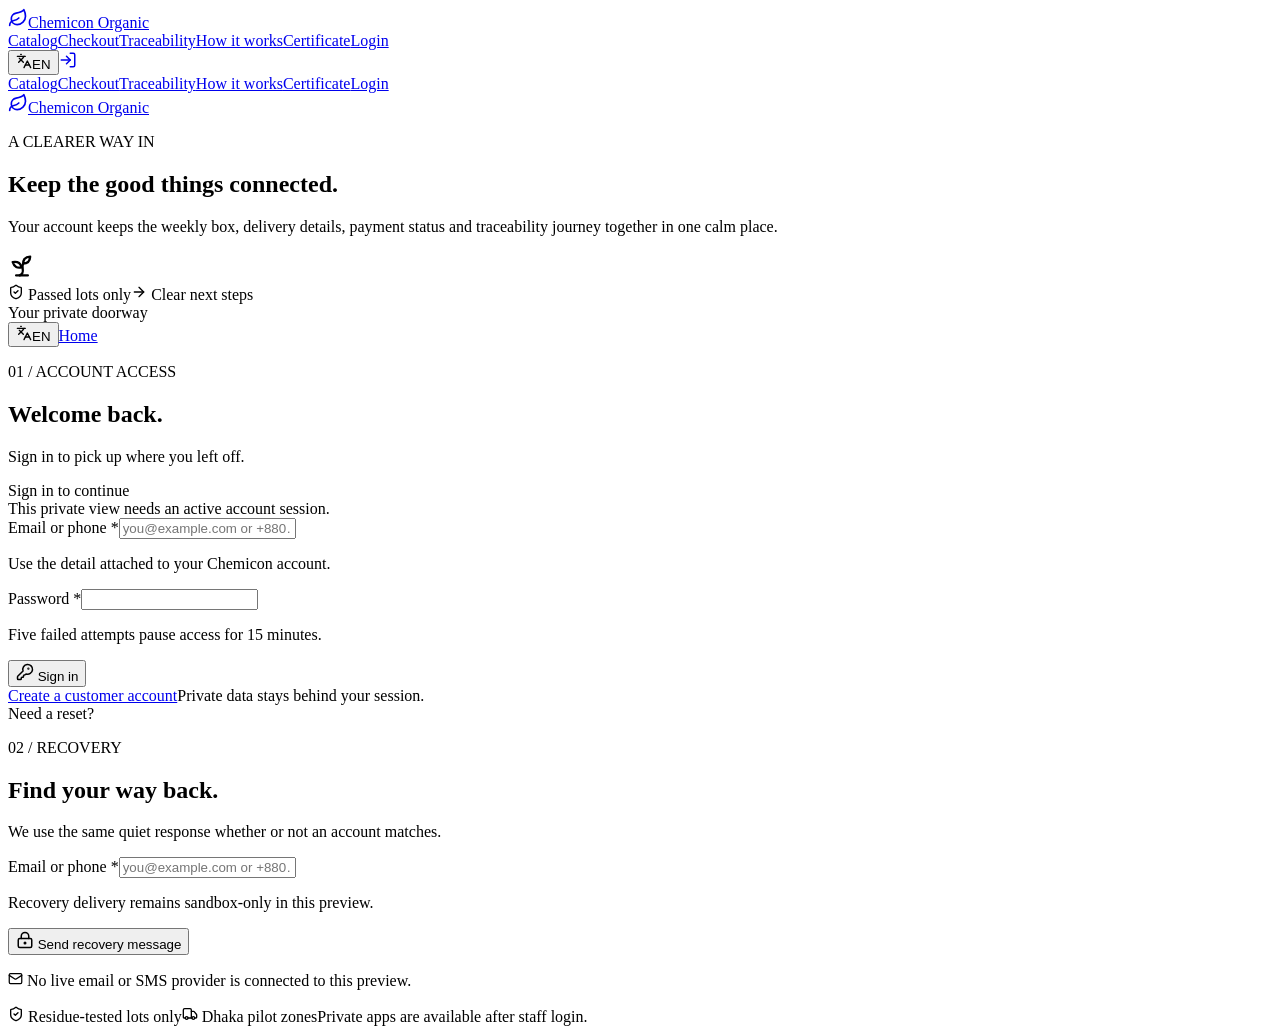
==== commit 400cf82d: "Publish rendered snapshots for every preview route" ====
--- a/audit/index.html
+++ b/audit/index.html
@@ -1 +1 @@
-<!DOCTYPE html><html lang="en"><head><meta charSet="utf-8"/><meta name="viewport" content="width=device-width, initial-scale=1"/><link rel="stylesheet" href="/chemicon-organic-v5-preview/_next/static/css/app/layout.css?v=1789143547027" data-precedence="next_static/css/app/layout.css"/><link rel="preload" as="script" fetchPriority="low" href="/chemicon-organic-v5-preview/_next/static/chunks/webpack.js?v=1789143547027"/><title>Chemicon Organic Vegetable Venture</title><meta name="description" content="Organic vegetables with lot traceability, delivery, and farmer payout operations."/><link rel="manifest" href="/chemicon-organic-v5-preview/manifest.webmanifest"/></head><body><div hidden=""><!--$--><!--/$--></div><header class="ov-public-header"><div class="mx-auto flex max-w-7xl items-center justify-between gap-4 px-4 py-3 sm:px-6"><a class="flex min-w-0 items-center gap-3 font-bold text-[var(--ov-color-forest)]" href="/chemicon-organic-v5-preview/"><span class="ov-brand-mark"><svg xmlns="http://www.w3.org/2000/svg" width="20" height="20" viewBox="0 0 24 24" fill="none" stroke="currentColor" stroke-width="2" stroke-linecap="round" stroke-linejoin="round" class="lucide lucide-leaf"><path d="M11 20A7 7 0 0 1 9.8 6.1C15.5 5 17 4.48 19 2c1 2 2 4.18 2 8 0 5.5-4.78 10-10 10Z"></path><path d="M2 21c0-3 1.85-5.36 5.08-6C9.5 14.52 12 13 13 12"></path></svg></span><span class="truncate">Chemicon Organic</span></a><nav class="hidden items-center gap-1 lg:flex"><a class="ov-nav-link" href="/chemicon-organic-v5-preview/catalog">Catalog</a><a class="ov-nav-link" href="/chemicon-organic-v5-preview/checkout">Checkout</a><a class="ov-nav-link" href="/chemicon-organic-v5-preview/traceability">Traceability</a><a class="ov-nav-link" href="/chemicon-organic-v5-preview/how-it-works">How it works</a><a class="ov-nav-link" href="/chemicon-organic-v5-preview/certificate">Certificate</a><a class="ov-nav-link" aria-current="page" href="/chemicon-organic-v5-preview/login">Login</a></nav><div class="flex items-center gap-2"><button type="button" class="focus-ring inline-flex min-h-[var(--ov-touch-target)] items-center gap-2 rounded border border-[var(--line)] bg-white px-3 text-sm font-semibold" aria-label="Switch between English and Bangla" title="Switch between English and Bangla" aria-pressed="false"><svg xmlns="http://www.w3.org/2000/svg" width="16" height="16" viewBox="0 0 24 24" fill="none" stroke="currentColor" stroke-width="2" stroke-linecap="round" stroke-linejoin="round" class="lucide lucide-languages"><path d="m5 8 6 6"></path><path d="m4 14 6-6 2-3"></path><path d="M2 5h12"></path><path d="M7 2h1"></path><path d="m22 22-5-10-5 10"></path><path d="M14 18h6"></path></svg>EN</button><a class="focus-ring grid size-11 place-items-center rounded-full border border-[var(--ov-color-line)] bg-[var(--ov-color-cream-soft)] text-[var(--ov-color-forest)]" aria-label="Login" href="/chemicon-organic-v5-preview/login"><svg xmlns="http://www.w3.org/2000/svg" width="18" height="18" viewBox="0 0 24 24" fill="none" stroke="currentColor" stroke-width="2" stroke-linecap="round" stroke-linejoin="round" class="lucide lucide-log-in"><path d="M15 3h4a2 2 0 0 1 2 2v14a2 2 0 0 1-2 2h-4"></path><polyline points="10 17 15 12 10 7"></polyline><line x1="15" x2="3" y1="12" y2="12"></line></svg></a></div></div><nav class="border-t border-[var(--ov-color-line)] lg:hidden" aria-label="Catalog"><div class="mx-auto flex max-w-7xl gap-1 overflow-x-auto px-4 py-2 sm:px-6"><a class="ov-nav-link shrink-0" href="/chemicon-organic-v5-preview/catalog">Catalog</a><a class="ov-nav-link shrink-0" href="/chemicon-organic-v5-preview/checkout">Checkout</a><a class="ov-nav-link shrink-0" href="/chemicon-organic-v5-preview/traceability">Traceability</a><a class="ov-nav-link shrink-0" href="/chemicon-organic-v5-preview/how-it-works">How it works</a><a class="ov-nav-link shrink-0" href="/chemicon-organic-v5-preview/certificate">Certificate</a><a class="ov-nav-link shrink-0" aria-current="page" href="/chemicon-organic-v5-preview/login">Login</a></div></nav></header><main><!--$?--><template id="B:0"></template><main class="ov-state-page" aria-busy="true"><div class="ov-state-card"><div class="flex items-center gap-3 text-sm text-[var(--ov-color-muted)]" role="status" aria-live="polite"><span class="ov-spinner" aria-hidden="true"></span><span>Loading Chemicon operations…</span></div></div></main><!--/$--></main><footer class="border-t border-[var(--line)] bg-[#e9eee4]"><div class="mx-auto grid max-w-7xl gap-4 px-4 py-6 text-sm text-[var(--muted)] sm:px-6 md:grid-cols-3"><span class="flex items-center gap-2"><svg xmlns="http://www.w3.org/2000/svg" width="16" height="16" viewBox="0 0 24 24" fill="none" stroke="currentColor" stroke-width="2" stroke-linecap="round" stroke-linejoin="round" class="lucide lucide-shield-check"><path d="M20 13c0 5-3.5 7.5-7.66 8.95a1 1 0 0 1-.67-.01C7.5 20.5 4 18 4 13V6a1 1 0 0 1 1-1c2 0 4.5-1.2 6.24-2.72a1.17 1.17 0 0 1 1.52 0C14.51 3.81 17 5 19 5a1 1 0 0 1 1 1z"></path><path d="m9 12 2 2 4-4"></path></svg> <!-- -->Residue-tested lots only</span><span class="flex items-center gap-2"><svg xmlns="http://www.w3.org/2000/svg" width="16" height="16" viewBox="0 0 24 24" fill="none" stroke="currentColor" stroke-width="2" stroke-linecap="round" stroke-linejoin="round" class="lucide lucide-truck"><path d="M14 18V6a2 2 0 0 0-2-2H4a2 2 0 0 0-2 2v11a1 1 0 0 0 1 1h2"></path><path d="M15 18H9"></path><path d="M19 18h2a1 1 0 0 0 1-1v-3.65a1 1 0 0 0-.22-.624l-3.48-4.35A1 1 0 0 0 17.52 8H14"></path><circle cx="17" cy="18" r="2"></circle><circle cx="7" cy="18" r="2"></circle></svg> <!-- -->Dhaka pilot zones</span><span>Private apps are available after staff login.</span></div></footer><div hidden id="S:0"><template id="P:1"></template><!--$--><!--/$--></div><div hidden id="S:1"><main class="ov-auth-page"><div class="ov-auth-glow ov-auth-glow--one" aria-hidden="true"></div><div class="ov-auth-glow ov-auth-glow--two" aria-hidden="true"></div><div class="ov-auth-layout"><aside class="ov-auth-story ov-dark-surface"><a class="ov-auth-brand" href="/chemicon-organic-v5-preview/"><span class="ov-brand-mark"><svg xmlns="http://www.w3.org/2000/svg" width="20" height="20" viewBox="0 0 24 24" fill="none" stroke="currentColor" stroke-width="2" stroke-linecap="round" stroke-linejoin="round" class="lucide lucide-leaf"><path d="M11 20A7 7 0 0 1 9.8 6.1C15.5 5 17 4.48 19 2c1 2 2 4.18 2 8 0 5.5-4.78 10-10 10Z"></path><path d="M2 21c0-3 1.85-5.36 5.08-6C9.5 14.52 12 13 13 12"></path></svg></span><span>Chemicon Organic</span></a><div class="ov-auth-story__copy"><p class="ov-eyebrow">A CLEARER WAY IN</p><h1 class="ov-display ov-auth-story__title">Keep the good things connected.</h1><p class="ov-auth-story__body">Your account keeps the weekly box, delivery details, payment status and traceability journey together in one calm place.</p></div><div class="ov-auth-orbit" aria-hidden="true"><span class="ov-auth-orbit__ring ov-auth-orbit__ring--outer"></span><span class="ov-auth-orbit__ring ov-auth-orbit__ring--inner"></span><span class="ov-auth-orbit__seed"><svg xmlns="http://www.w3.org/2000/svg" width="28" height="28" viewBox="0 0 24 24" fill="none" stroke="currentColor" stroke-width="2" stroke-linecap="round" stroke-linejoin="round" class="lucide lucide-sprout"><path d="M7 20h10"></path><path d="M10 20c5.5-2.5.8-6.4 3-10"></path><path d="M9.5 9.4c1.1.8 1.8 2.2 2.3 3.7-2 .4-3.5.4-4.8-.3-1.2-.6-2.3-1.9-3-4.2 2.8-.5 4.4 0 5.5.8z"></path><path d="M14.1 6a7 7 0 0 0-1.1 4c1.9-.1 3.3-.6 4.3-1.4 1-1 1.6-2.3 1.7-4.6-2.7.1-4 1-4.9 2z"></path></svg></span></div><div class="ov-auth-trust"><span><svg xmlns="http://www.w3.org/2000/svg" width="16" height="16" viewBox="0 0 24 24" fill="none" stroke="currentColor" stroke-width="2" stroke-linecap="round" stroke-linejoin="round" class="lucide lucide-shield-check"><path d="M20 13c0 5-3.5 7.5-7.66 8.95a1 1 0 0 1-.67-.01C7.5 20.5 4 18 4 13V6a1 1 0 0 1 1-1c2 0 4.5-1.2 6.24-2.72a1.17 1.17 0 0 1 1.52 0C14.51 3.81 17 5 19 5a1 1 0 0 1 1 1z"></path><path d="m9 12 2 2 4-4"></path></svg> Passed lots only</span><span><svg xmlns="http://www.w3.org/2000/svg" width="16" height="16" viewBox="0 0 24 24" fill="none" stroke="currentColor" stroke-width="2" stroke-linecap="round" stroke-linejoin="round" class="lucide lucide-arrow-right"><path d="M5 12h14"></path><path d="m12 5 7 7-7 7"></path></svg> Clear next steps</span></div></aside><section class="ov-auth-panel"><div class="ov-auth-panel__topline"><span class="ov-auth-panel__label">Your private doorway</span><div class="flex items-center gap-2"><button type="button" class="focus-ring inline-flex min-h-[var(--ov-touch-target)] items-center gap-2 rounded border border-[var(--line)] bg-white px-3 text-sm font-semibold" aria-label="Switch between English and Bangla" title="Switch between English and Bangla" aria-pressed="false"><svg xmlns="http://www.w3.org/2000/svg" width="16" height="16" viewBox="0 0 24 24" fill="none" stroke="currentColor" stroke-width="2" stroke-linecap="round" stroke-linejoin="round" class="lucide lucide-languages"><path d="m5 8 6 6"></path><path d="m4 14 6-6 2-3"></path><path d="M2 5h12"></path><path d="M7 2h1"></path><path d="m22 22-5-10-5 10"></path><path d="M14 18h6"></path></svg>EN</button><a class="ov-button ov-button--quiet ov-button--small" href="/chemicon-organic-v5-preview/">Home</a></div></div><div class="ov-auth-form"><div class="ov-auth-form__heading"><p class="ov-eyebrow">01 / ACCOUNT ACCESS</p><h2>Welcome back.</h2><p>Sign in to pick up where you left off.</p></div><div class="ov-status ov-status--info" role="status"><div class="ov-status__title">Sign in to continue</div><div class="ov-status__body">This private view needs an active account session.</div></div><form class="ov-auth-form" action="" encType="multipart/form-data" method="POST"><input type="hidden" name="$ACTION_ID_4079b5edacf9d30d4065e152ca0e223fdb3d23c0d6"/><input type="hidden" name="return_to" value=""/><div class="ov-field"><label class="ov-field__label" for="identifier">Email or phone<!-- --> <span aria-hidden="true">*</span></label><input class="ov-input" id="identifier" autoComplete="username" placeholder="you@example.com or +880…" required="" name="identifier"/><p class="ov-field__hint" id="identifier-hint">Use the detail attached to your Chemicon account.</p></div><div class="ov-field"><label class="ov-field__label" for="password">Password<!-- --> <span aria-hidden="true">*</span></label><input class="ov-input" id="password" type="password" autoComplete="current-password" required="" name="password"/><p class="ov-field__hint" id="password-hint">Five failed attempts pause access for 15 minutes.</p></div><div class="ov-auth-form__actions"><button type="submit" class="ov-button ov-button--primary ov-button--large"><span><svg xmlns="http://www.w3.org/2000/svg" width="18" height="18" viewBox="0 0 24 24" fill="none" stroke="currentColor" stroke-width="2" stroke-linecap="round" stroke-linejoin="round" class="lucide lucide-key-round"><path d="M2.586 17.414A2 2 0 0 0 2 18.828V21a1 1 0 0 0 1 1h3a1 1 0 0 0 1-1v-1a1 1 0 0 1 1-1h1a1 1 0 0 0 1-1v-1a1 1 0 0 1 1-1h.172a2 2 0 0 0 1.414-.586l.814-.814a6.5 6.5 0 1 0-4-4z"></path><circle cx="16.5" cy="7.5" r=".5" fill="currentColor"></circle></svg> Sign in</span></button></div><div class="ov-auth-form__meta"><a class="ov-auth-link" href="/chemicon-organic-v5-preview/signup">Create a customer account</a><span>Private data stays behind your session.</span></div></form><div class="ov-auth-divider" aria-hidden="true"><span>Need a reset?</span></div><form class="ov-auth-form" action="" encType="multipart/form-data" method="POST"><input type="hidden" name="$ACTION_ID_405d61c10131fe4446788bd8694a4bebed32a52f7d"/><input type="hidden" name="return_to" value=""/><div class="ov-auth-form__heading"><p class="ov-eyebrow">02 / RECOVERY</p><h2 class="!text-[2rem]">Find your way back.</h2><p>We use the same quiet response whether or not an account matches.</p></div><div class="ov-field"><label class="ov-field__label" for="reset-identifier">Email or phone<!-- --> <span aria-hidden="true">*</span></label><input class="ov-input" id="reset-identifier" autoComplete="email" placeholder="you@example.com or +880…" required="" name="identifier"/><p class="ov-field__hint" id="reset-identifier-hint">Recovery delivery remains sandbox-only in this preview.</p></div><div class="ov-auth-form__actions"><button type="submit" class="ov-button ov-button--quiet"><span><svg xmlns="http://www.w3.org/2000/svg" width="18" height="18" viewBox="0 0 24 24" fill="none" stroke="currentColor" stroke-width="2" stroke-linecap="round" stroke-linejoin="round" class="lucide lucide-lock-keyhole"><circle cx="12" cy="16" r="1"></circle><rect x="3" y="10" width="18" height="12" rx="2"></rect><path d="M7 10V7a5 5 0 0 1 10 0v3"></path></svg> Send recovery message</span></button></div><p class="flex items-start gap-2 text-xs leading-5 text-[var(--ov-color-muted)]"><svg xmlns="http://www.w3.org/2000/svg" width="15" height="15" viewBox="0 0 24 24" fill="none" stroke="currentColor" stroke-width="2" stroke-linecap="round" stroke-linejoin="round" class="lucide lucide-mail mt-0.5 shrink-0"><rect width="20" height="16" x="2" y="4" rx="2"></rect><path d="m22 7-8.97 5.7a1.94 1.94 0 0 1-2.06 0L2 7"></path></svg> No live email or SMS provider is connected to this preview.</p></form></div></section></div></main></div></body></html>+<!DOCTYPE html><html lang="en" data-lang="en"><head><meta charset="utf-8"><meta name="viewport" content="width=device-width, initial-scale=1"><link rel="stylesheet" href="/chemicon-organic-v5-preview/_next/static/css/app/layout.css?v=1789144527405" data-precedence="next_static/css/app/layout.css"><link rel="preload" as="script" fetchpriority="low" href="/chemicon-organic-v5-preview/_next/static/chunks/webpack.js?v=1789144527405"><title>Chemicon Organic Vegetable Venture</title><meta name="description" content="Organic vegetables with lot traceability, delivery, and farmer payout operations."><link rel="manifest" href="/chemicon-organic-v5-preview/manifest.webmanifest"><style>@font-face{font-family:'__nextjs-Geist';font-style:normal;font-weight:400 600;font-display:swap;src:url(/chemicon-organic-v5-preview/__nextjs_font/geist-latin-ext.woff2) format('woff2');unicode-range:U+0100-02BA,U+02BD-02C5,U+02C7-02CC,U+02CE-02D7,U+02DD-02FF,U+0304,U+0308,U+0329,U+1D00-1DBF,U+1E00-1E9F,U+1EF2-1EFF,U+2020,U+20A0-20AB,U+20AD-20C0,U+2113,U+2C60-2C7F,U+A720-A7FF}@font-face{font-family:'__nextjs-Geist Mono';font-style:normal;font-weight:400 600;font-display:swap;src:url(/chemicon-organic-v5-preview/__nextjs_font/geist-mono-latin-ext.woff2) format('woff2');unicode-range:U+0100-02BA,U+02BD-02C5,U+02C7-02CC,U+02CE-02D7,U+02DD-02FF,U+0304,U+0308,U+0329,U+1D00-1DBF,U+1E00-1E9F,U+1EF2-1EFF,U+2020,U+20A0-20AB,U+20AD-20C0,U+2113,U+2C60-2C7F,U+A720-A7FF}@font-face{font-family:'__nextjs-Geist';font-style:normal;font-weight:400 600;font-display:swap;src:url(/chemicon-organic-v5-preview/__nextjs_font/geist-latin.woff2) format('woff2');unicode-range:U+0000-00FF,U+0131,U+0152-0153,U+02BB-02BC,U+02C6,U+02DA,U+02DC,U+0304,U+0308,U+0329,U+2000-206F,U+20AC,U+2122,U+2191,U+2193,U+2212,U+2215,U+FEFF,U+FFFD}@font-face{font-family:'__nextjs-Geist Mono';font-style:normal;font-weight:400 600;font-display:swap;src:url(/chemicon-organic-v5-preview/__nextjs_font/geist-mono-latin.woff2) format('woff2');unicode-range:U+0000-00FF,U+0131,U+0152-0153,U+02BB-02BC,U+02C6,U+02DA,U+02DC,U+0304,U+0308,U+0329,U+2000-206F,U+20AC,U+2122,U+2191,U+2193,U+2212,U+2215,U+FEFF,U+FFFD}</style></head><body><div hidden=""><!--$--><!--/$--></div><header class="ov-public-header"><div class="mx-auto flex max-w-7xl items-center justify-between gap-4 px-4 py-3 sm:px-6"><a class="flex min-w-0 items-center gap-3 font-bold text-[var(--ov-color-forest)]" href="/chemicon-organic-v5-preview/"><span class="ov-brand-mark"><svg xmlns="http://www.w3.org/2000/svg" width="20" height="20" viewBox="0 0 24 24" fill="none" stroke="currentColor" stroke-width="2" stroke-linecap="round" stroke-linejoin="round" class="lucide lucide-leaf"><path d="M11 20A7 7 0 0 1 9.8 6.1C15.5 5 17 4.48 19 2c1 2 2 4.18 2 8 0 5.5-4.78 10-10 10Z"></path><path d="M2 21c0-3 1.85-5.36 5.08-6C9.5 14.52 12 13 13 12"></path></svg></span><span class="truncate">Chemicon Organic</span></a><nav class="hidden items-center gap-1 lg:flex"><a class="ov-nav-link" href="/chemicon-organic-v5-preview/catalog">Catalog</a><a class="ov-nav-link" href="/chemicon-organic-v5-preview/checkout">Checkout</a><a class="ov-nav-link" href="/chemicon-organic-v5-preview/traceability">Traceability</a><a class="ov-nav-link" href="/chemicon-organic-v5-preview/how-it-works">How it works</a><a class="ov-nav-link" href="/chemicon-organic-v5-preview/certificate">Certificate</a><a class="ov-nav-link" aria-current="page" href="/chemicon-organic-v5-preview/login">Login</a></nav><div class="flex items-center gap-2"><button type="button" class="focus-ring inline-flex min-h-[var(--ov-touch-target)] items-center gap-2 rounded border border-[var(--line)] bg-white px-3 text-sm font-semibold" aria-label="Switch between English and Bangla" title="Switch between English and Bangla" aria-pressed="false"><svg xmlns="http://www.w3.org/2000/svg" width="16" height="16" viewBox="0 0 24 24" fill="none" stroke="currentColor" stroke-width="2" stroke-linecap="round" stroke-linejoin="round" class="lucide lucide-languages"><path d="m5 8 6 6"></path><path d="m4 14 6-6 2-3"></path><path d="M2 5h12"></path><path d="M7 2h1"></path><path d="m22 22-5-10-5 10"></path><path d="M14 18h6"></path></svg>EN</button><a class="focus-ring grid size-11 place-items-center rounded-full border border-[var(--ov-color-line)] bg-[var(--ov-color-cream-soft)] text-[var(--ov-color-forest)]" aria-label="Login" href="/chemicon-organic-v5-preview/login"><svg xmlns="http://www.w3.org/2000/svg" width="18" height="18" viewBox="0 0 24 24" fill="none" stroke="currentColor" stroke-width="2" stroke-linecap="round" stroke-linejoin="round" class="lucide lucide-log-in"><path d="M15 3h4a2 2 0 0 1 2 2v14a2 2 0 0 1-2 2h-4"></path><polyline points="10 17 15 12 10 7"></polyline><line x1="15" x2="3" y1="12" y2="12"></line></svg></a></div></div><nav class="border-t border-[var(--ov-color-line)] lg:hidden" aria-label="Catalog"><div class="mx-auto flex max-w-7xl gap-1 overflow-x-auto px-4 py-2 sm:px-6"><a class="ov-nav-link shrink-0" href="/chemicon-organic-v5-preview/catalog">Catalog</a><a class="ov-nav-link shrink-0" href="/chemicon-organic-v5-preview/checkout">Checkout</a><a class="ov-nav-link shrink-0" href="/chemicon-organic-v5-preview/traceability">Traceability</a><a class="ov-nav-link shrink-0" href="/chemicon-organic-v5-preview/how-it-works">How it works</a><a class="ov-nav-link shrink-0" href="/chemicon-organic-v5-preview/certificate">Certificate</a><a class="ov-nav-link shrink-0" aria-current="page" href="/chemicon-organic-v5-preview/login">Login</a></div></nav></header><main><!--$--><main class="ov-auth-page"><div class="ov-auth-glow ov-auth-glow--one" aria-hidden="true"></div><div class="ov-auth-glow ov-auth-glow--two" aria-hidden="true"></div><div class="ov-auth-layout"><aside class="ov-auth-story ov-dark-surface"><a class="ov-auth-brand" href="/chemicon-organic-v5-preview/"><span class="ov-brand-mark"><svg xmlns="http://www.w3.org/2000/svg" width="20" height="20" viewBox="0 0 24 24" fill="none" stroke="currentColor" stroke-width="2" stroke-linecap="round" stroke-linejoin="round" class="lucide lucide-leaf"><path d="M11 20A7 7 0 0 1 9.8 6.1C15.5 5 17 4.48 19 2c1 2 2 4.18 2 8 0 5.5-4.78 10-10 10Z"></path><path d="M2 21c0-3 1.85-5.36 5.08-6C9.5 14.52 12 13 13 12"></path></svg></span><span>Chemicon Organic</span></a><div class="ov-auth-story__copy"><p class="ov-eyebrow">A CLEARER WAY IN</p><h1 class="ov-display ov-auth-story__title">Keep the good things connected.</h1><p class="ov-auth-story__body">Your account keeps the weekly box, delivery details, payment status and traceability journey together in one calm place.</p></div><div class="ov-auth-orbit" aria-hidden="true"><span class="ov-auth-orbit__ring ov-auth-orbit__ring--outer"></span><span class="ov-auth-orbit__ring ov-auth-orbit__ring--inner"></span><span class="ov-auth-orbit__seed"><svg xmlns="http://www.w3.org/2000/svg" width="28" height="28" viewBox="0 0 24 24" fill="none" stroke="currentColor" stroke-width="2" stroke-linecap="round" stroke-linejoin="round" class="lucide lucide-sprout"><path d="M7 20h10"></path><path d="M10 20c5.5-2.5.8-6.4 3-10"></path><path d="M9.5 9.4c1.1.8 1.8 2.2 2.3 3.7-2 .4-3.5.4-4.8-.3-1.2-.6-2.3-1.9-3-4.2 2.8-.5 4.4 0 5.5.8z"></path><path d="M14.1 6a7 7 0 0 0-1.1 4c1.9-.1 3.3-.6 4.3-1.4 1-1 1.6-2.3 1.7-4.6-2.7.1-4 1-4.9 2z"></path></svg></span></div><div class="ov-auth-trust"><span><svg xmlns="http://www.w3.org/2000/svg" width="16" height="16" viewBox="0 0 24 24" fill="none" stroke="currentColor" stroke-width="2" stroke-linecap="round" stroke-linejoin="round" class="lucide lucide-shield-check"><path d="M20 13c0 5-3.5 7.5-7.66 8.95a1 1 0 0 1-.67-.01C7.5 20.5 4 18 4 13V6a1 1 0 0 1 1-1c2 0 4.5-1.2 6.24-2.72a1.17 1.17 0 0 1 1.52 0C14.51 3.81 17 5 19 5a1 1 0 0 1 1 1z"></path><path d="m9 12 2 2 4-4"></path></svg> Passed lots only</span><span><svg xmlns="http://www.w3.org/2000/svg" width="16" height="16" viewBox="0 0 24 24" fill="none" stroke="currentColor" stroke-width="2" stroke-linecap="round" stroke-linejoin="round" class="lucide lucide-arrow-right"><path d="M5 12h14"></path><path d="m12 5 7 7-7 7"></path></svg> Clear next steps</span></div></aside><section class="ov-auth-panel"><div class="ov-auth-panel__topline"><span class="ov-auth-panel__label">Your private doorway</span><div class="flex items-center gap-2"><button type="button" class="focus-ring inline-flex min-h-[var(--ov-touch-target)] items-center gap-2 rounded border border-[var(--line)] bg-white px-3 text-sm font-semibold" aria-label="Switch between English and Bangla" title="Switch between English and Bangla" aria-pressed="false"><svg xmlns="http://www.w3.org/2000/svg" width="16" height="16" viewBox="0 0 24 24" fill="none" stroke="currentColor" stroke-width="2" stroke-linecap="round" stroke-linejoin="round" class="lucide lucide-languages"><path d="m5 8 6 6"></path><path d="m4 14 6-6 2-3"></path><path d="M2 5h12"></path><path d="M7 2h1"></path><path d="m22 22-5-10-5 10"></path><path d="M14 18h6"></path></svg>EN</button><a class="ov-button ov-button--quiet ov-button--small" href="/chemicon-organic-v5-preview/">Home</a></div></div><div class="ov-auth-form"><div class="ov-auth-form__heading"><p class="ov-eyebrow">01 / ACCOUNT ACCESS</p><h2>Welcome back.</h2><p>Sign in to pick up where you left off.</p></div><div class="ov-status ov-status--info" role="status"><div class="ov-status__title">Sign in to continue</div><div class="ov-status__body">This private view needs an active account session.</div></div><form class="ov-auth-form" action="" enctype="multipart/form-data" method="POST"><input type="hidden" name="$ACTION_ID_4079b5edacf9d30d4065e152ca0e223fdb3d23c0d6"><input type="hidden" name="return_to" value=""><div class="ov-field"><label class="ov-field__label" for="identifier">Email or phone<!-- --> <span aria-hidden="true">*</span></label><input class="ov-input" id="identifier" autocomplete="username" placeholder="you@example.com or +880…" required="" name="identifier"><p class="ov-field__hint" id="identifier-hint">Use the detail attached to your Chemicon account.</p></div><div class="ov-field"><label class="ov-field__label" for="password">Password<!-- --> <span aria-hidden="true">*</span></label><input class="ov-input" id="password" type="password" autocomplete="current-password" required="" name="password"><p class="ov-field__hint" id="password-hint">Five failed attempts pause access for 15 minutes.</p></div><div class="ov-auth-form__actions"><button type="submit" class="ov-button ov-button--primary ov-button--large"><span><svg xmlns="http://www.w3.org/2000/svg" width="18" height="18" viewBox="0 0 24 24" fill="none" stroke="currentColor" stroke-width="2" stroke-linecap="round" stroke-linejoin="round" class="lucide lucide-key-round"><path d="M2.586 17.414A2 2 0 0 0 2 18.828V21a1 1 0 0 0 1 1h3a1 1 0 0 0 1-1v-1a1 1 0 0 1 1-1h1a1 1 0 0 0 1-1v-1a1 1 0 0 1 1-1h.172a2 2 0 0 0 1.414-.586l.814-.814a6.5 6.5 0 1 0-4-4z"></path><circle cx="16.5" cy="7.5" r=".5" fill="currentColor"></circle></svg> Sign in</span></button></div><div class="ov-auth-form__meta"><a class="ov-auth-link" href="/chemicon-organic-v5-preview/signup">Create a customer account</a><span>Private data stays behind your session.</span></div></form><div class="ov-auth-divider" aria-hidden="true"><span>Need a reset?</span></div><form class="ov-auth-form" action="" enctype="multipart/form-data" method="POST"><input type="hidden" name="$ACTION_ID_405d61c10131fe4446788bd8694a4bebed32a52f7d"><input type="hidden" name="return_to" value=""><div class="ov-auth-form__heading"><p class="ov-eyebrow">02 / RECOVERY</p><h2 class="!text-[2rem]">Find your way back.</h2><p>We use the same quiet response whether or not an account matches.</p></div><div class="ov-field"><label class="ov-field__label" for="reset-identifier">Email or phone<!-- --> <span aria-hidden="true">*</span></label><input class="ov-input" id="reset-identifier" autocomplete="email" placeholder="you@example.com or +880…" required="" name="identifier"><p class="ov-field__hint" id="reset-identifier-hint">Recovery delivery remains sandbox-only in this preview.</p></div><div class="ov-auth-form__actions"><button type="submit" class="ov-button ov-button--quiet"><span><svg xmlns="http://www.w3.org/2000/svg" width="18" height="18" viewBox="0 0 24 24" fill="none" stroke="currentColor" stroke-width="2" stroke-linecap="round" stroke-linejoin="round" class="lucide lucide-lock-keyhole"><circle cx="12" cy="16" r="1"></circle><rect x="3" y="10" width="18" height="12" rx="2"></rect><path d="M7 10V7a5 5 0 0 1 10 0v3"></path></svg> Send recovery message</span></button></div><p class="flex items-start gap-2 text-xs leading-5 text-[var(--ov-color-muted)]"><svg xmlns="http://www.w3.org/2000/svg" width="15" height="15" viewBox="0 0 24 24" fill="none" stroke="currentColor" stroke-width="2" stroke-linecap="round" stroke-linejoin="round" class="lucide lucide-mail mt-0.5 shrink-0"><rect width="20" height="16" x="2" y="4" rx="2"></rect><path d="m22 7-8.97 5.7a1.94 1.94 0 0 1-2.06 0L2 7"></path></svg> No live email or SMS provider is connected to this preview.</p></form></div></section></div></main><!--$--><!--/$--><!--/$--></main><footer class="border-t border-[var(--line)] bg-[#e9eee4]"><div class="mx-auto grid max-w-7xl gap-4 px-4 py-6 text-sm text-[var(--muted)] sm:px-6 md:grid-cols-3"><span class="flex items-center gap-2"><svg xmlns="http://www.w3.org/2000/svg" width="16" height="16" viewBox="0 0 24 24" fill="none" stroke="currentColor" stroke-width="2" stroke-linecap="round" stroke-linejoin="round" class="lucide lucide-shield-check"><path d="M20 13c0 5-3.5 7.5-7.66 8.95a1 1 0 0 1-.67-.01C7.5 20.5 4 18 4 13V6a1 1 0 0 1 1-1c2 0 4.5-1.2 6.24-2.72a1.17 1.17 0 0 1 1.52 0C14.51 3.81 17 5 19 5a1 1 0 0 1 1 1z"></path><path d="m9 12 2 2 4-4"></path></svg> <!-- -->Residue-tested lots only</span><span class="flex items-center gap-2"><svg xmlns="http://www.w3.org/2000/svg" width="16" height="16" viewBox="0 0 24 24" fill="none" stroke="currentColor" stroke-width="2" stroke-linecap="round" stroke-linejoin="round" class="lucide lucide-truck"><path d="M14 18V6a2 2 0 0 0-2-2H4a2 2 0 0 0-2 2v11a1 1 0 0 0 1 1h2"></path><path d="M15 18H9"></path><path d="M19 18h2a1 1 0 0 0 1-1v-3.65a1 1 0 0 0-.22-.624l-3.48-4.35A1 1 0 0 0 17.52 8H14"></path><circle cx="17" cy="18" r="2"></circle><circle cx="7" cy="18" r="2"></circle></svg> <!-- -->Dhaka pilot zones</span><span>Private apps are available after staff login.</span></div></footer><next-route-announcer style="position: absolute;"></next-route-announcer></body></html>
